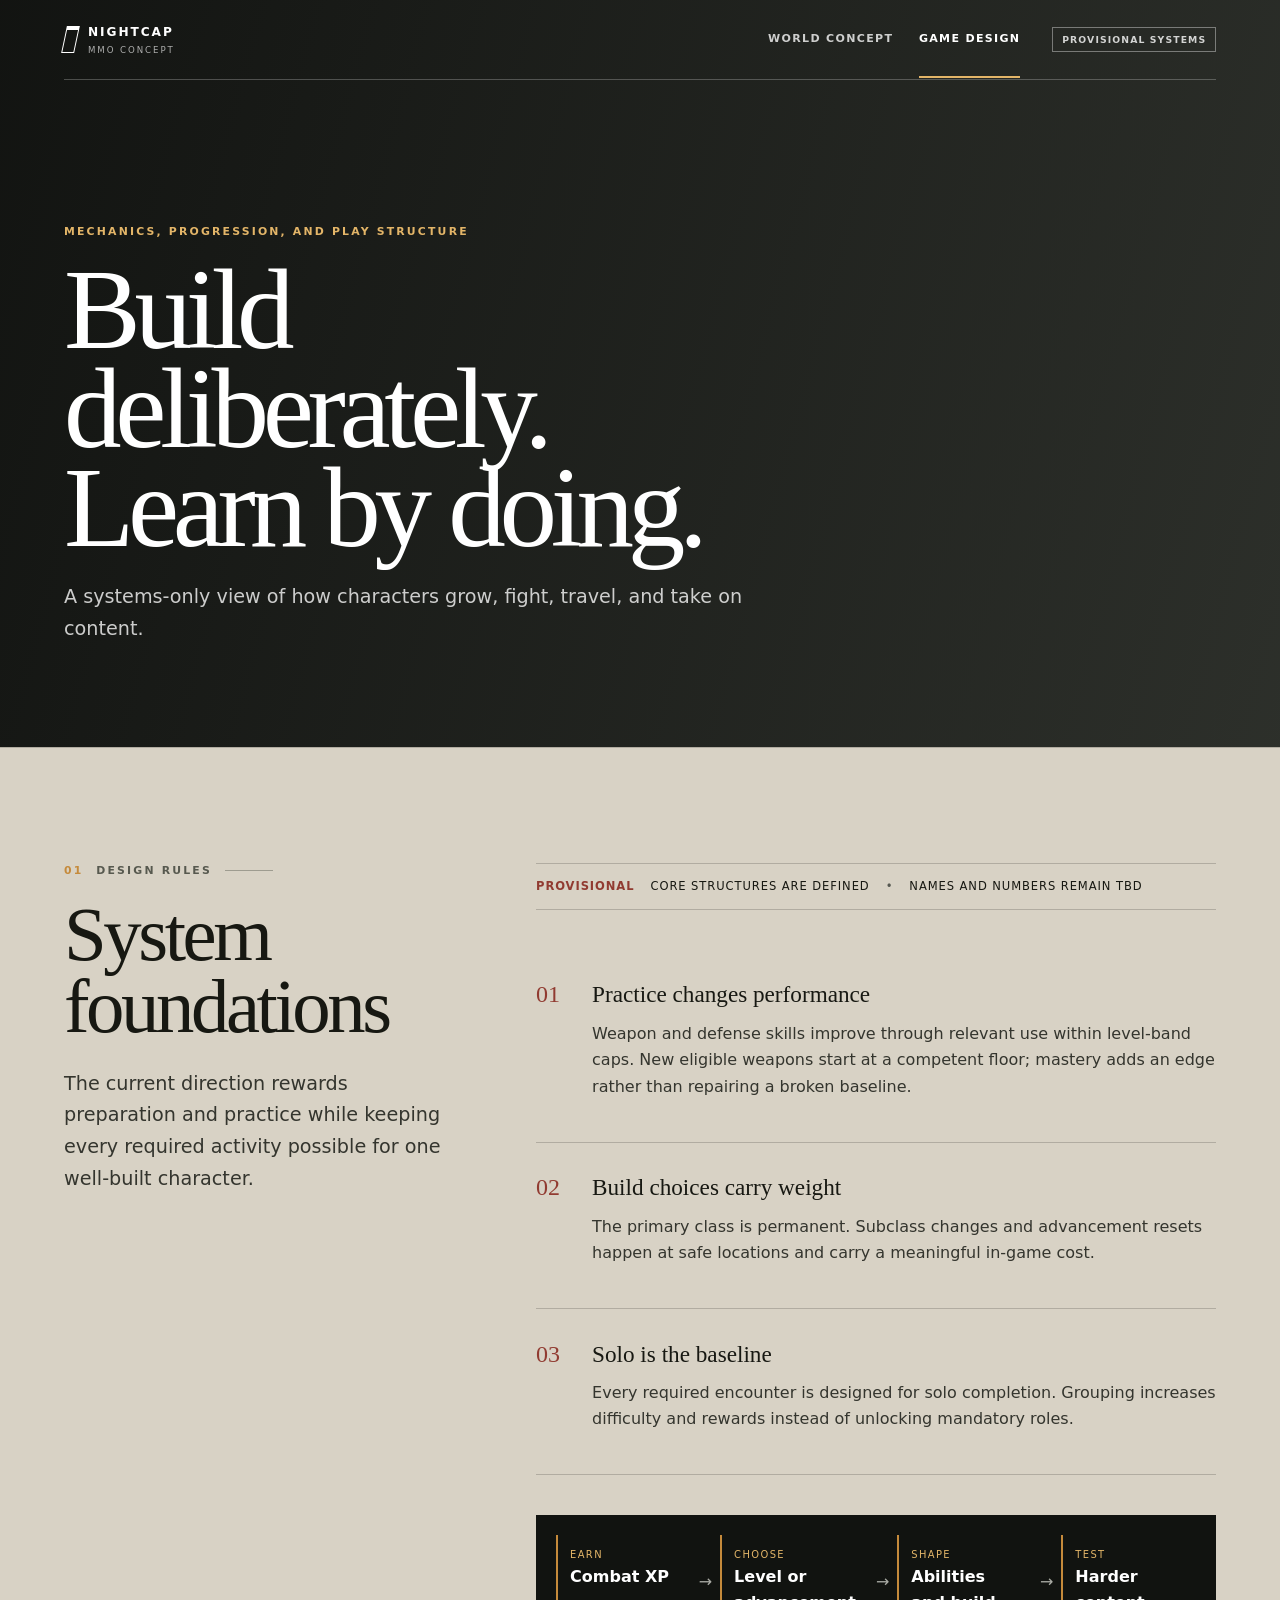
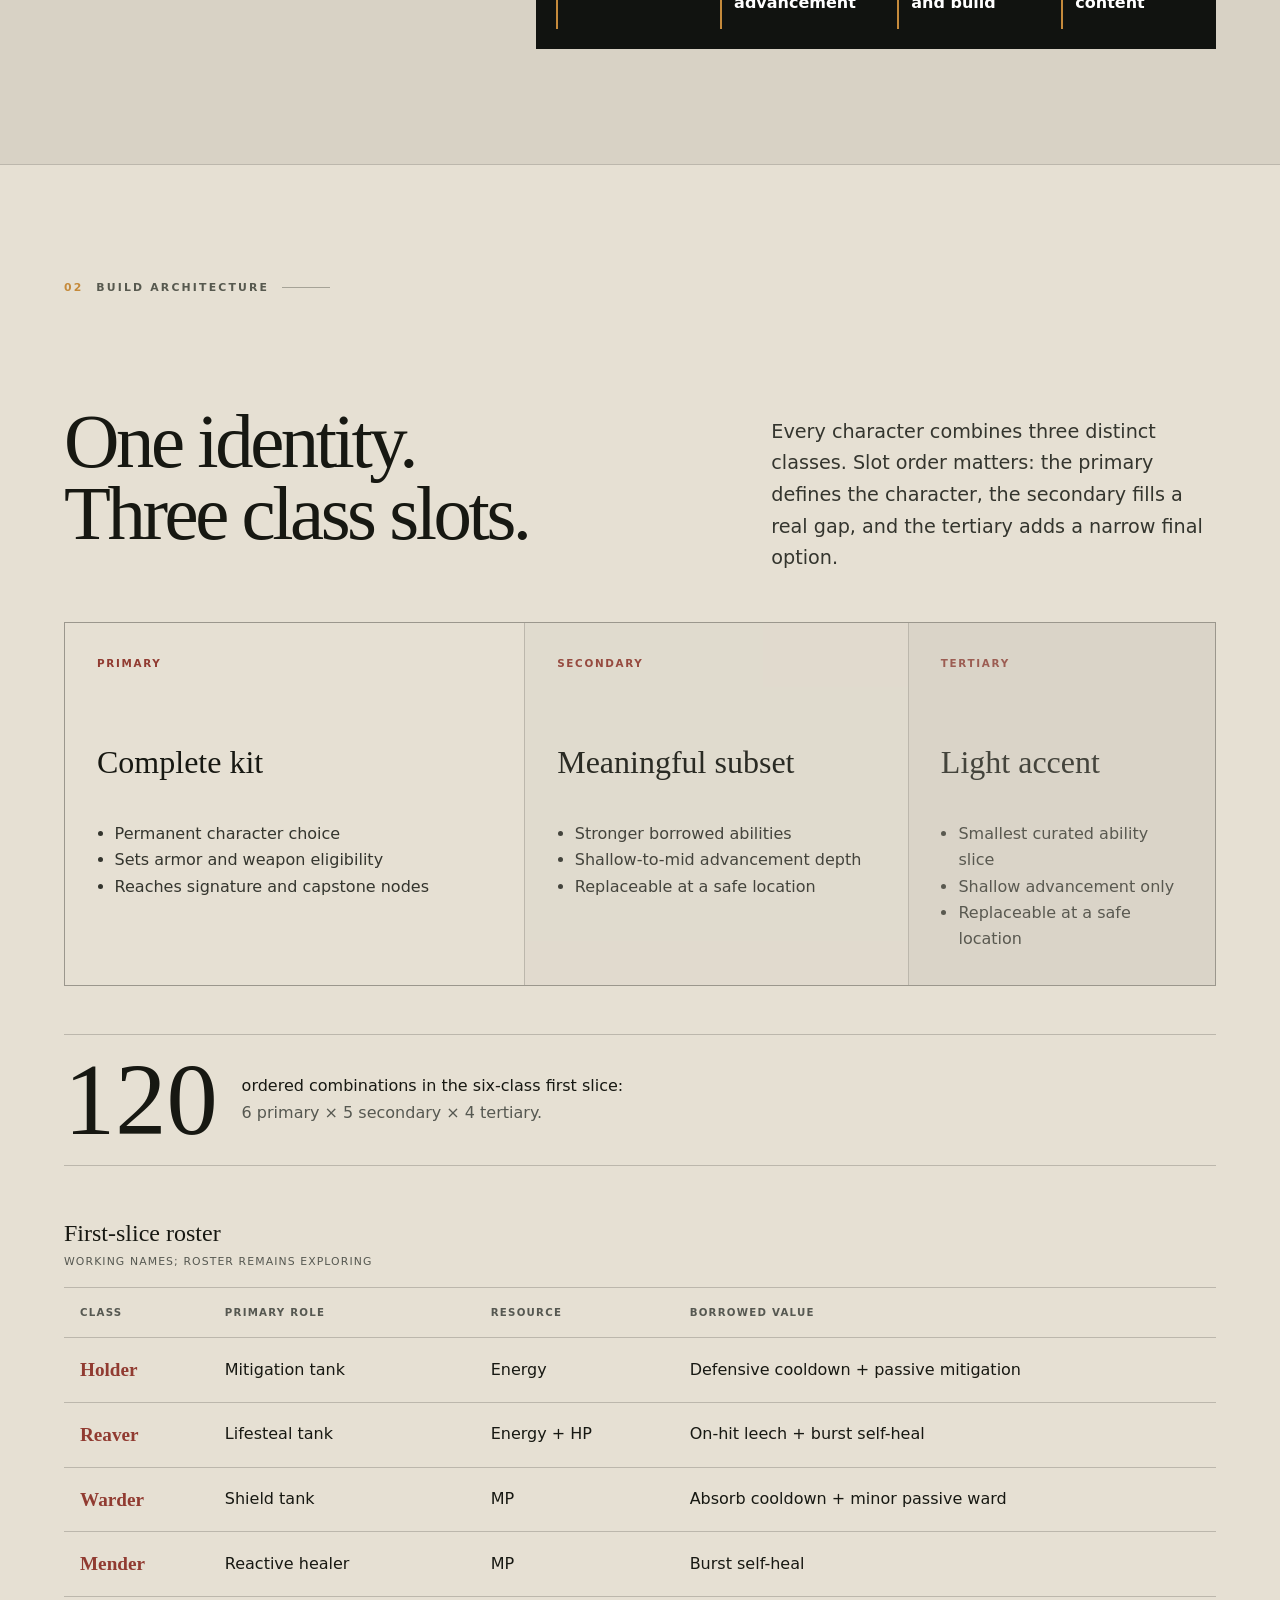
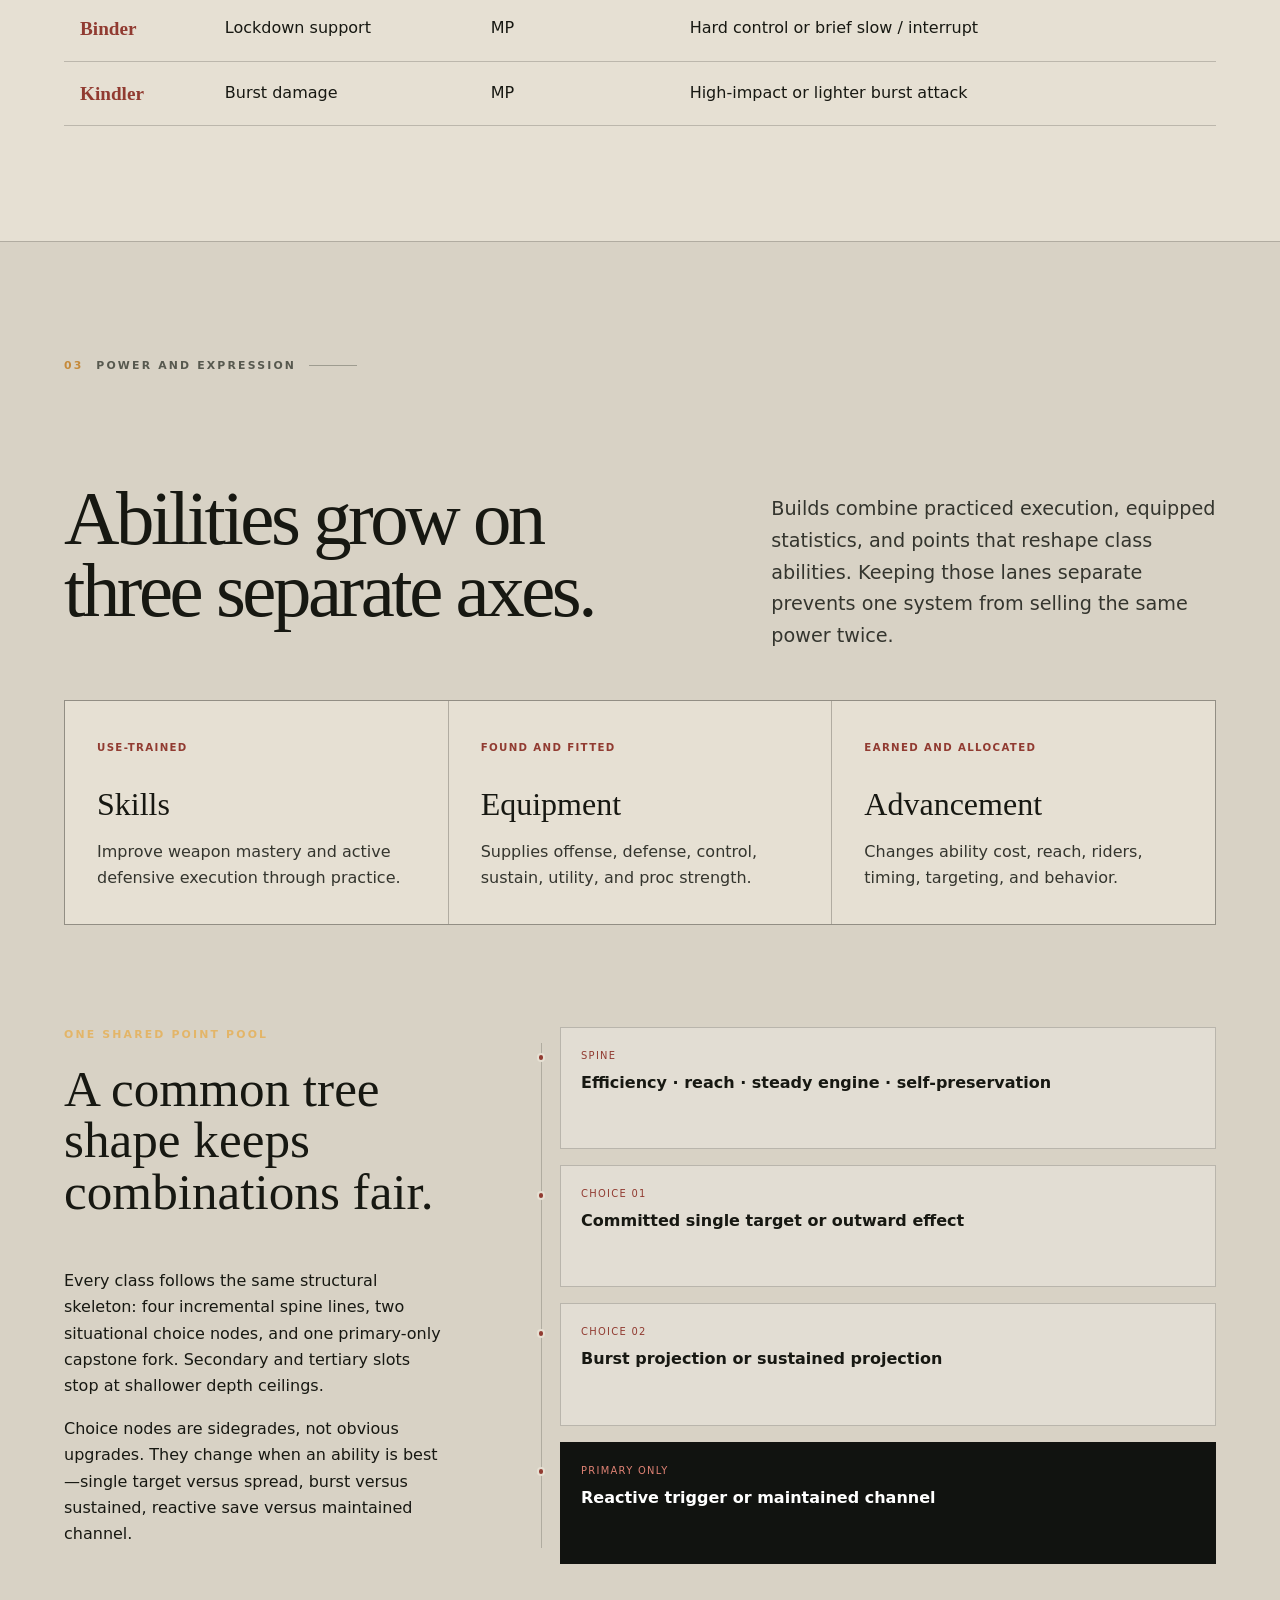
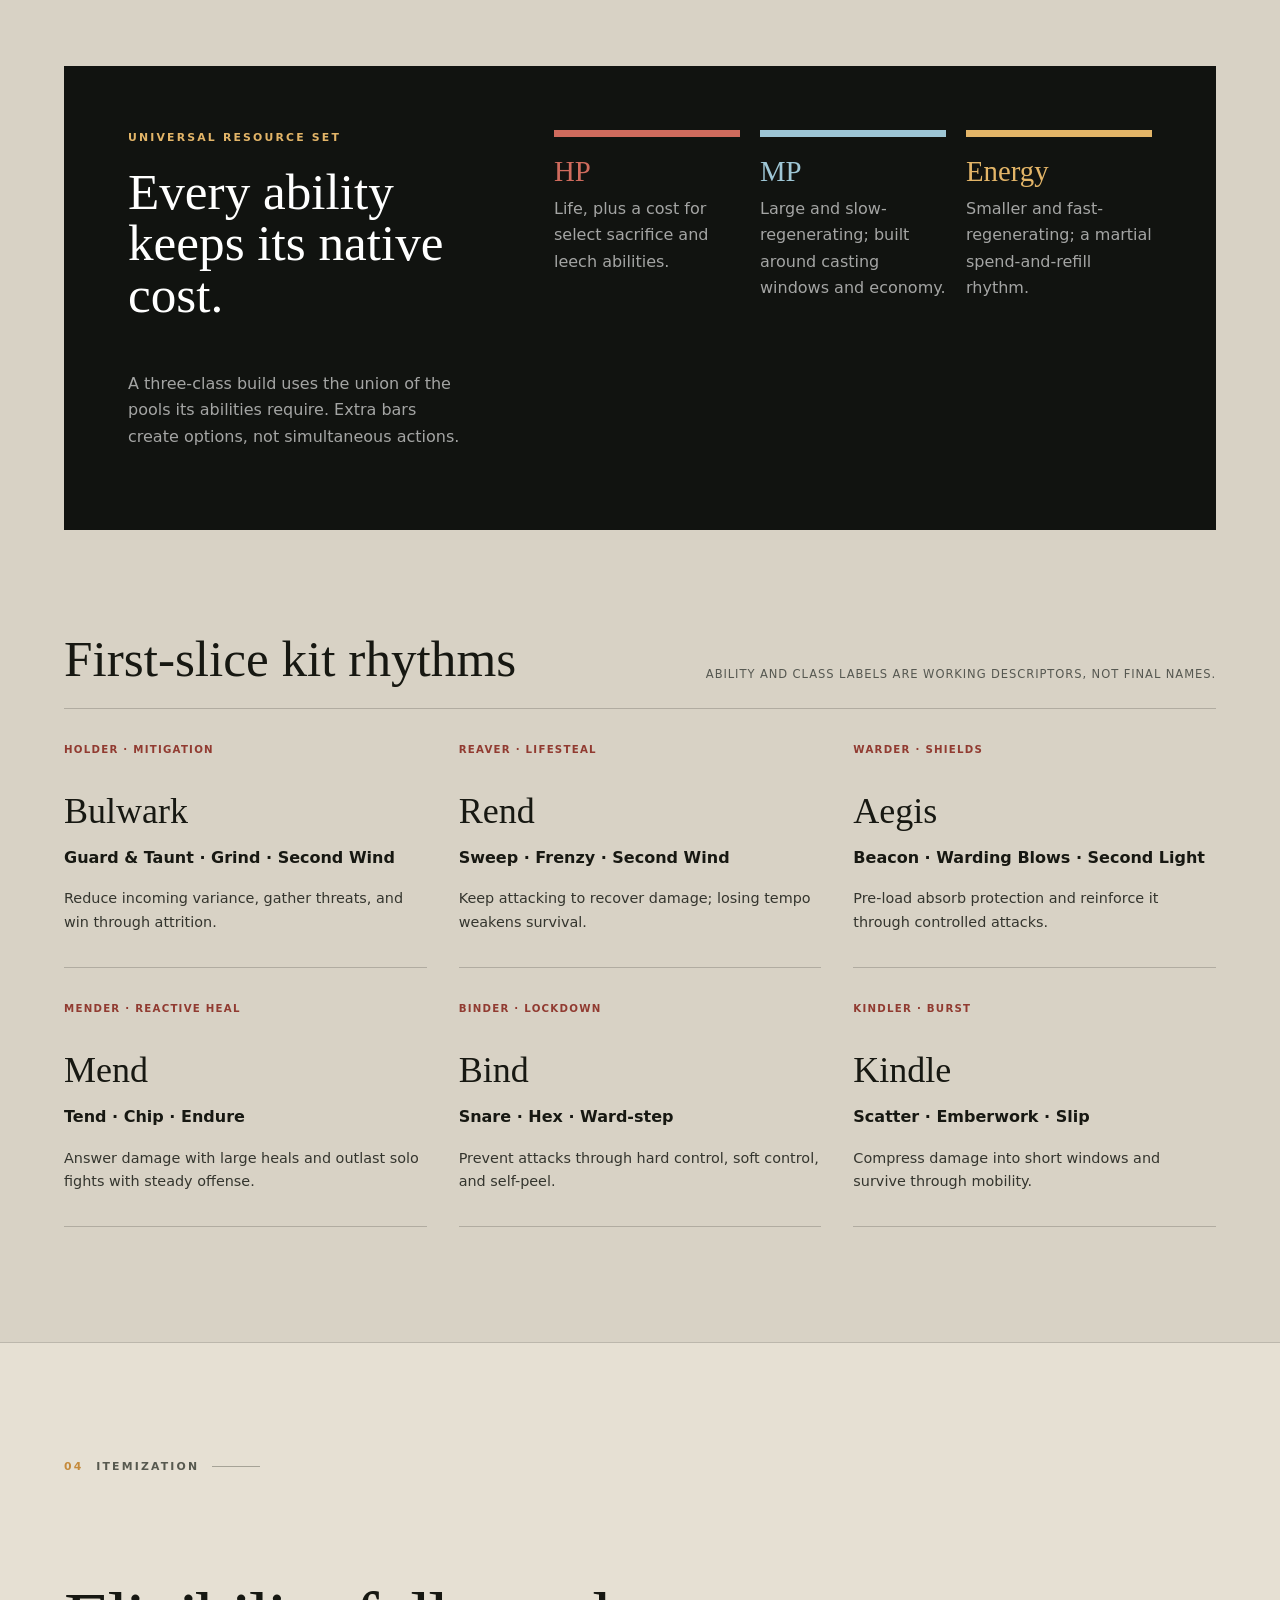
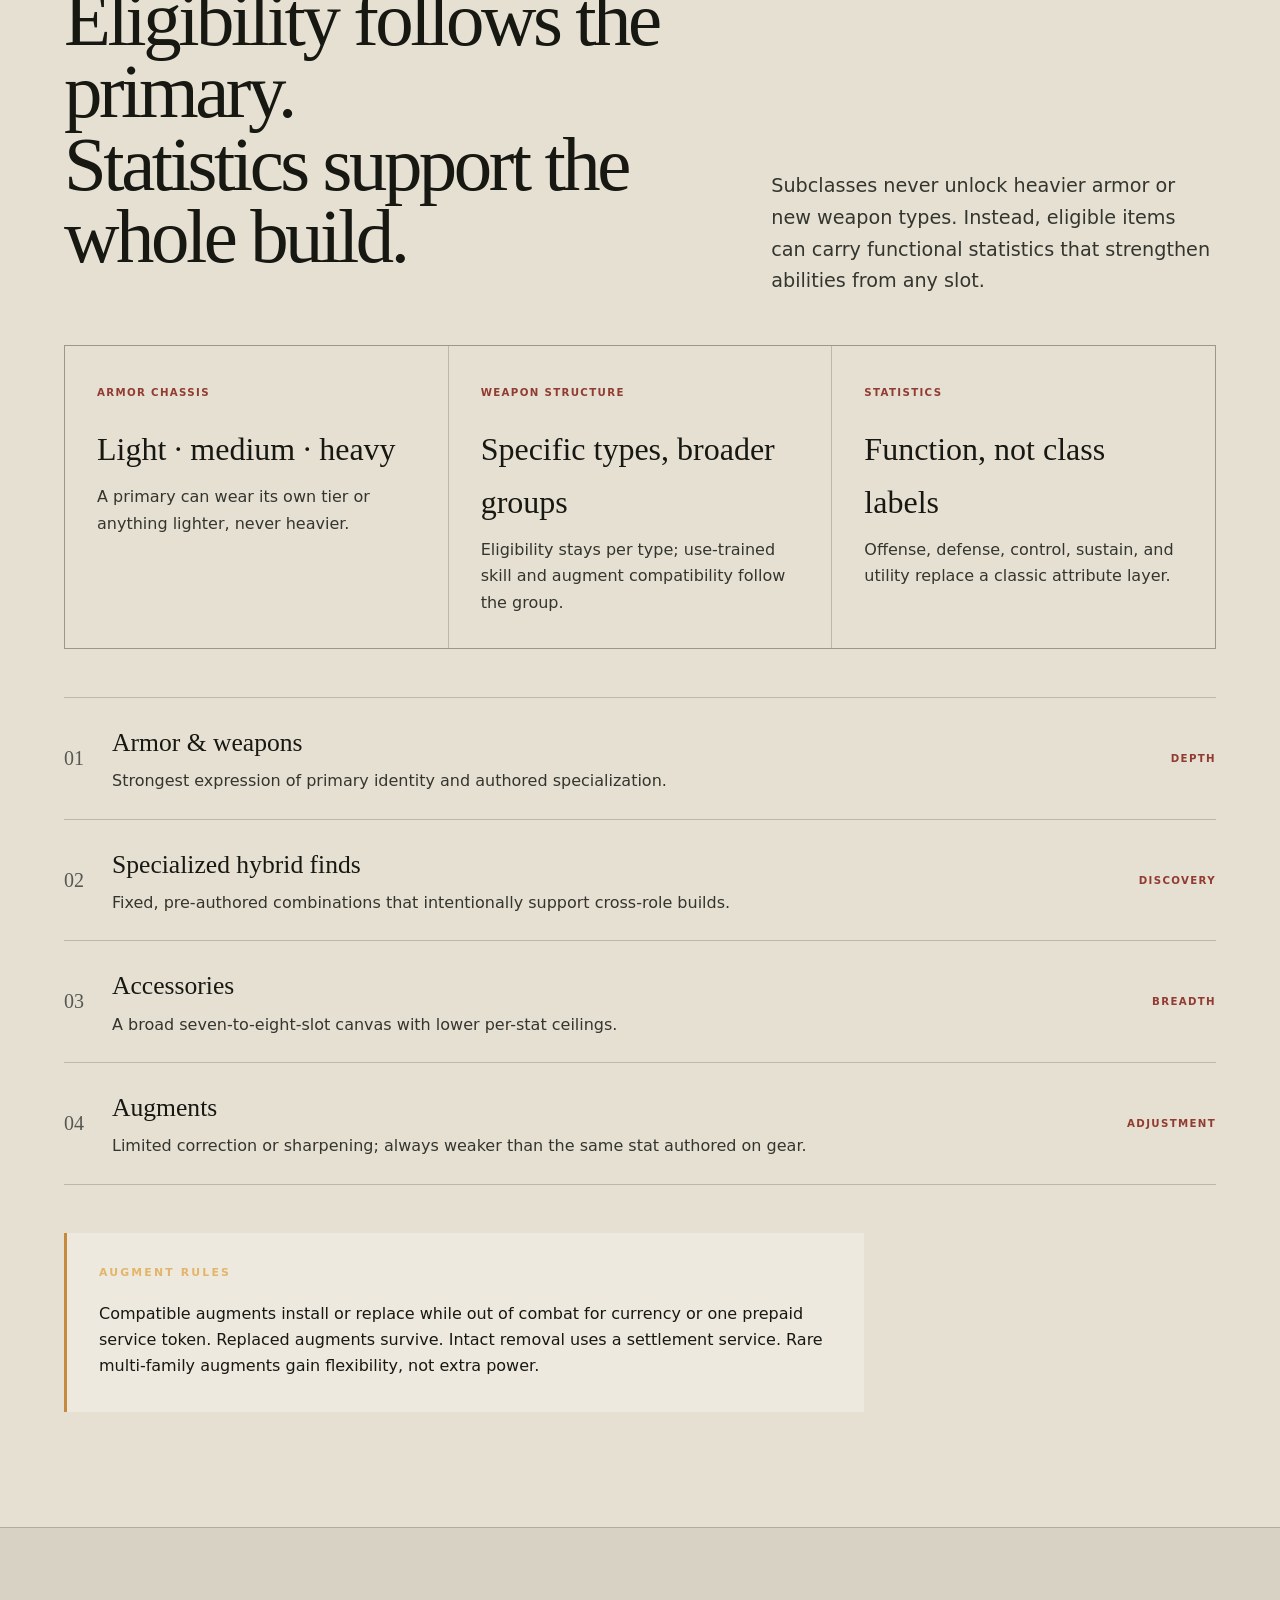
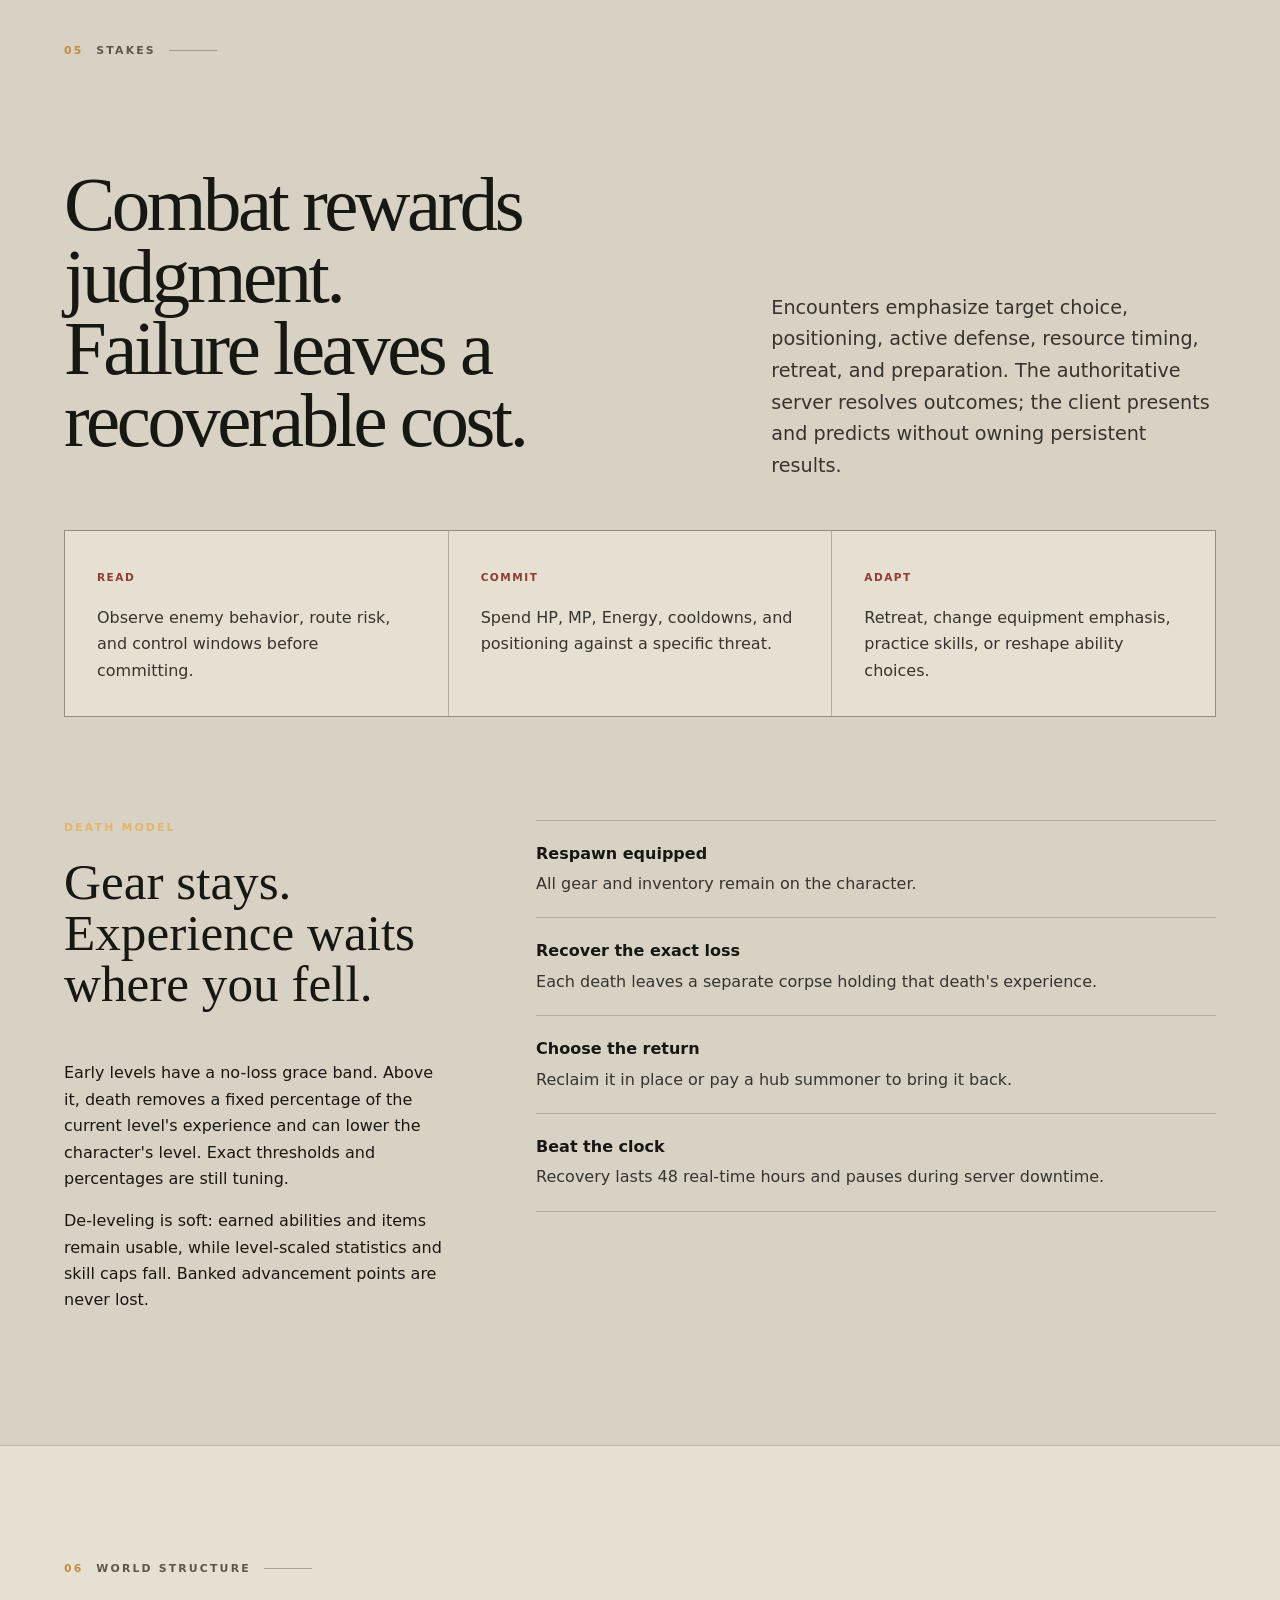
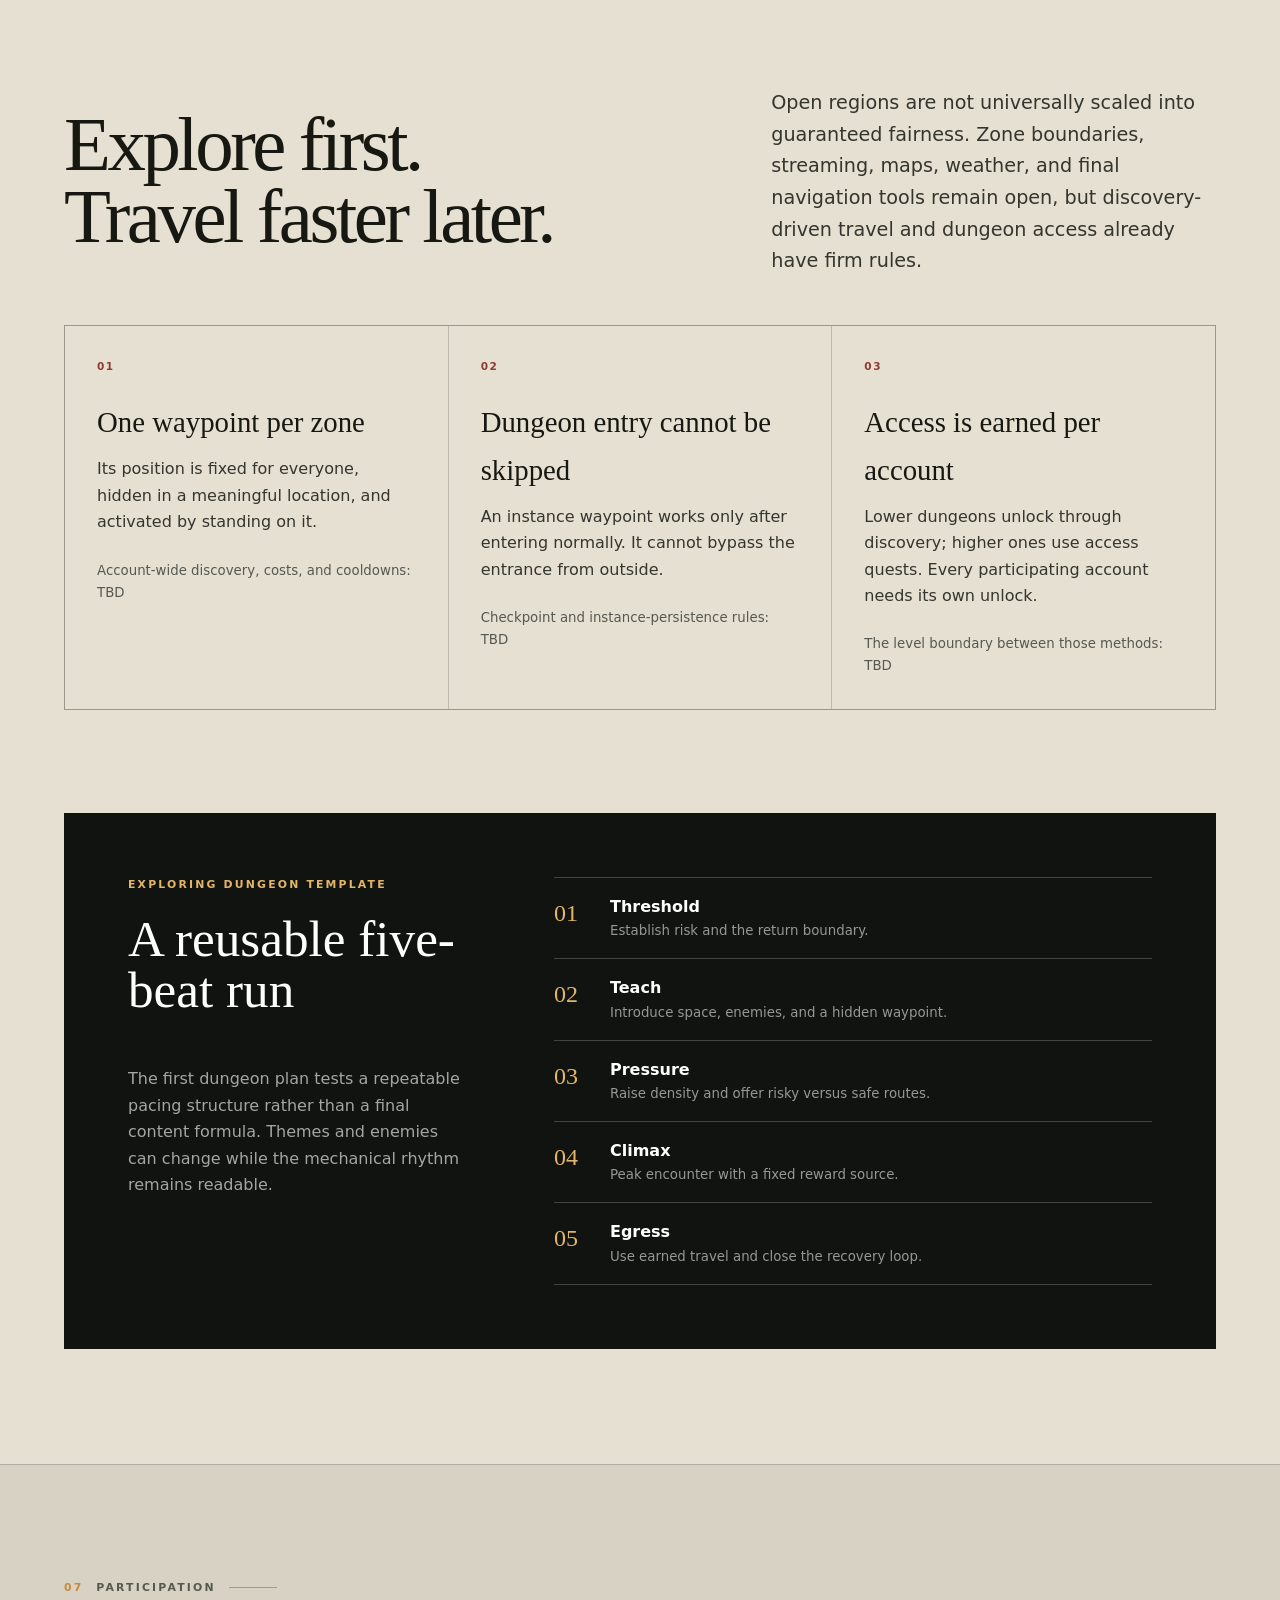
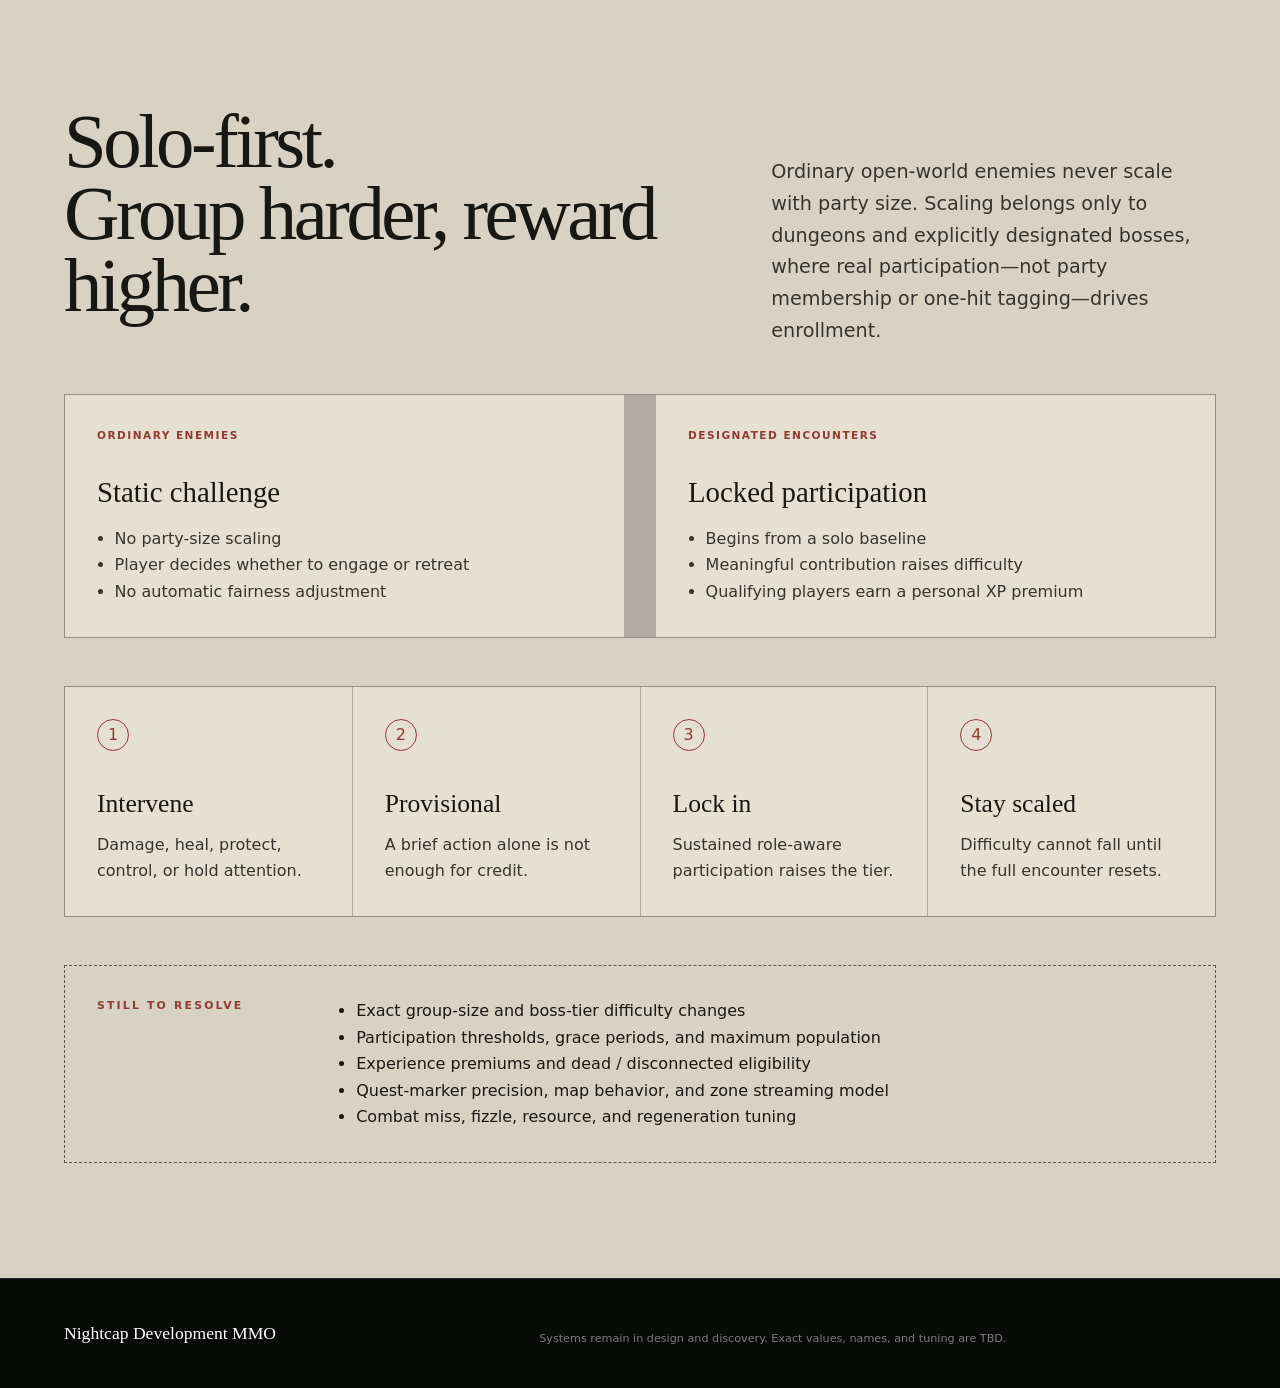
==== game-design.html @ 4527cc21 "Publish mechanics-only Game Design tab Isolated GitHub Pages release from feature/game-design-page." ====
<!doctype html>
<html lang="en">
  <head>
    <meta charset="utf-8">
    <meta name="viewport" content="width=device-width, initial-scale=1">
    <meta
      name="description"
      content="A mechanics-first overview of character building, abilities, equipment, combat, zones, and encounters in the Nightcap MMO design."
    >
    <meta name="theme-color" content="#111310">
    <title>Game Design — Nightcap MMO Concept</title>
    <link rel="icon" href="data:,">
    <link rel="stylesheet" href="styles.css">
    <link rel="stylesheet" href="game-design.css">
  </head>
  <body class="design-page">
    <a class="skip-link" href="#main-content">Skip to game design</a>

    <header class="site-header">
      <a class="wordmark" href="index.html" aria-label="Nightcap MMO concept home">
        <span class="wordmark-mark" aria-hidden="true"></span>
        <span>
          <strong>Nightcap</strong>
          <small>MMO concept</small>
        </span>
      </a>

      <nav class="site-nav" aria-label="Site sections">
        <a href="index.html">World concept</a>
        <a href="game-design.html" aria-current="page">Game design</a>
      </nav>

      <span class="status-chip">Provisional systems</span>
    </header>

    <main id="main-content">
      <section class="design-hero" aria-labelledby="design-title">
        <div class="page-shell design-hero-content">
          <p class="eyebrow">Mechanics, progression, and play structure</p>
          <h1 id="design-title">Build deliberately.<br>Learn by doing.</h1>
          <p class="hero-lede">
            A systems-only view of how characters grow, fight, travel, and take on content.
          </p>
        </div>
      </section>

      <section class="design-section" id="systems" aria-labelledby="systems-title">
        <div class="page-shell design-section-grid">
          <div class="design-section-heading">
            <p class="section-kicker"><span>01</span> Design rules</p>
            <h2 id="systems-title">System foundations</h2>
            <p>
              The current direction rewards preparation and practice while keeping every
              required activity possible for one well-built character.
            </p>
          </div>

          <div>
            <div class="design-status" role="note" aria-label="Design status">
              <strong>Provisional</strong>
              <span>Core structures are defined</span>
              <span>Names and numbers remain TBD</span>
            </div>

            <div class="principle-list">
              <article>
                <span>01</span>
                <div>
                  <h3>Practice changes performance</h3>
                  <p>
                    Weapon and defense skills improve through relevant use within
                    level-band caps. New eligible weapons start at a competent floor;
                    mastery adds an edge rather than repairing a broken baseline.
                  </p>
                </div>
              </article>
              <article>
                <span>02</span>
                <div>
                  <h3>Build choices carry weight</h3>
                  <p>
                    The primary class is permanent. Subclass changes and advancement
                    resets happen at safe locations and carry a meaningful in-game cost.
                  </p>
                </div>
              </article>
              <article>
                <span>03</span>
                <div>
                  <h3>Solo is the baseline</h3>
                  <p>
                    Every required encounter is designed for solo completion. Grouping
                    increases difficulty and rewards instead of unlocking mandatory roles.
                  </p>
                </div>
              </article>
            </div>

            <div class="progression-loop" aria-label="Progression loop">
              <div><small>Earn</small><strong>Combat XP</strong></div>
              <span aria-hidden="true">→</span>
              <div><small>Choose</small><strong>Level or advancement</strong></div>
              <span aria-hidden="true">→</span>
              <div><small>Shape</small><strong>Abilities and build</strong></div>
              <span aria-hidden="true">→</span>
              <div><small>Test</small><strong>Harder content</strong></div>
            </div>
          </div>
        </div>
      </section>

      <section class="design-section" id="characters" aria-labelledby="characters-title">
        <div class="page-shell">
          <div class="design-section-heading design-section-heading-wide">
            <p class="section-kicker"><span>02</span> Build architecture</p>
            <h2 id="characters-title">One identity.<br>Three class slots.</h2>
            <p>
              Every character combines three distinct classes. Slot order matters: the
              primary defines the character, the secondary fills a real gap, and the
              tertiary adds a narrow final option.
            </p>
          </div>

          <div class="slot-stack" aria-label="Class slot power hierarchy">
            <article class="slot-primary">
              <p>Primary</p>
              <h3>Complete kit</h3>
              <ul>
                <li>Permanent character choice</li>
                <li>Sets armor and weapon eligibility</li>
                <li>Reaches signature and capstone nodes</li>
              </ul>
            </article>
            <article class="slot-secondary">
              <p>Secondary</p>
              <h3>Meaningful subset</h3>
              <ul>
                <li>Stronger borrowed abilities</li>
                <li>Shallow-to-mid advancement depth</li>
                <li>Replaceable at a safe location</li>
              </ul>
            </article>
            <article class="slot-tertiary">
              <p>Tertiary</p>
              <h3>Light accent</h3>
              <ul>
                <li>Smallest curated ability slice</li>
                <li>Shallow advancement only</li>
                <li>Replaceable at a safe location</li>
              </ul>
            </article>
          </div>

          <div class="build-count">
            <strong>120</strong>
            <p>
              ordered combinations in the six-class first slice:
              <span>6 primary × 5 secondary × 4 tertiary.</span>
            </p>
          </div>

          <div class="class-table-wrap" tabindex="0" aria-label="First-slice class mechanics table">
            <table class="class-table">
              <caption>
                First-slice roster <span>Working names; roster remains Exploring</span>
              </caption>
              <thead>
                <tr>
                  <th scope="col">Class</th>
                  <th scope="col">Primary role</th>
                  <th scope="col">Resource</th>
                  <th scope="col">Borrowed value</th>
                </tr>
              </thead>
              <tbody>
                <tr><th scope="row">Holder</th><td>Mitigation tank</td><td>Energy</td><td>Defensive cooldown + passive mitigation</td></tr>
                <tr><th scope="row">Reaver</th><td>Lifesteal tank</td><td>Energy + HP</td><td>On-hit leech + burst self-heal</td></tr>
                <tr><th scope="row">Warder</th><td>Shield tank</td><td>MP</td><td>Absorb cooldown + minor passive ward</td></tr>
                <tr><th scope="row">Mender</th><td>Reactive healer</td><td>MP</td><td>Burst self-heal</td></tr>
                <tr><th scope="row">Binder</th><td>Lockdown support</td><td>MP</td><td>Hard control or brief slow / interrupt</td></tr>
                <tr><th scope="row">Kindler</th><td>Burst damage</td><td>MP</td><td>High-impact or lighter burst attack</td></tr>
              </tbody>
            </table>
          </div>
        </div>
      </section>

      <section class="design-section" id="abilities" aria-labelledby="abilities-title">
        <div class="page-shell">
          <div class="design-section-heading design-section-heading-wide">
            <p class="section-kicker"><span>03</span> Power and expression</p>
            <h2 id="abilities-title">Abilities grow on<br>three separate axes.</h2>
            <p>
              Builds combine practiced execution, equipped statistics, and points that
              reshape class abilities. Keeping those lanes separate prevents one system
              from selling the same power twice.
            </p>
          </div>

          <div class="power-axes">
            <article>
              <span>Use-trained</span>
              <h3>Skills</h3>
              <p>Improve weapon mastery and active defensive execution through practice.</p>
            </article>
            <article>
              <span>Found and fitted</span>
              <h3>Equipment</h3>
              <p>Supplies offense, defense, control, sustain, utility, and proc strength.</p>
            </article>
            <article>
              <span>Earned and allocated</span>
              <h3>Advancement</h3>
              <p>Changes ability cost, reach, riders, timing, targeting, and behavior.</p>
            </article>
          </div>

          <div class="advancement-layout">
            <div class="advancement-copy">
              <p class="eyebrow">One shared point pool</p>
              <h3>A common tree shape keeps combinations fair.</h3>
              <p>
                Every class follows the same structural skeleton: four incremental spine
                lines, two situational choice nodes, and one primary-only capstone fork.
                Secondary and tertiary slots stop at shallower depth ceilings.
              </p>
              <p>
                Choice nodes are sidegrades, not obvious upgrades. They change when an
                ability is best—single target versus spread, burst versus sustained,
                reactive save versus maintained channel.
              </p>
            </div>
            <ol class="tree-diagram" aria-label="Advancement tree depth">
              <li><span>Spine</span><strong>Efficiency · reach · steady engine · self-preservation</strong></li>
              <li><span>Choice 01</span><strong>Committed single target or outward effect</strong></li>
              <li><span>Choice 02</span><strong>Burst projection or sustained projection</strong></li>
              <li class="tree-capstone"><span>Primary only</span><strong>Reactive trigger or maintained channel</strong></li>
            </ol>
          </div>

          <div class="resource-system">
            <div>
              <p class="eyebrow">Universal resource set</p>
              <h3>Every ability keeps its native cost.</h3>
              <p>
                A three-class build uses the union of the pools its abilities require.
                Extra bars create options, not simultaneous actions.
              </p>
            </div>
            <div class="resource-bars" aria-label="Ability resource behaviors">
              <article class="bar-hp"><span>HP</span><p>Life, plus a cost for select sacrifice and leech abilities.</p></article>
              <article class="bar-mp"><span>MP</span><p>Large and slow-regenerating; built around casting windows and economy.</p></article>
              <article class="bar-energy"><span>Energy</span><p>Smaller and fast-regenerating; a martial spend-and-refill rhythm.</p></article>
            </div>
          </div>

          <div class="ability-heading">
            <h3>First-slice kit rhythms</h3>
            <p>Ability and class labels are working descriptors, not final names.</p>
          </div>
          <div class="ability-grid">
            <article><p>Holder · mitigation</p><h3>Bulwark</h3><span>Guard &amp; Taunt · Grind · Second Wind</span><small>Reduce incoming variance, gather threats, and win through attrition.</small></article>
            <article><p>Reaver · lifesteal</p><h3>Rend</h3><span>Sweep · Frenzy · Second Wind</span><small>Keep attacking to recover damage; losing tempo weakens survival.</small></article>
            <article><p>Warder · shields</p><h3>Aegis</h3><span>Beacon · Warding Blows · Second Light</span><small>Pre-load absorb protection and reinforce it through controlled attacks.</small></article>
            <article><p>Mender · reactive heal</p><h3>Mend</h3><span>Tend · Chip · Endure</span><small>Answer damage with large heals and outlast solo fights with steady offense.</small></article>
            <article><p>Binder · lockdown</p><h3>Bind</h3><span>Snare · Hex · Ward-step</span><small>Prevent attacks through hard control, soft control, and self-peel.</small></article>
            <article><p>Kindler · burst</p><h3>Kindle</h3><span>Scatter · Emberwork · Slip</span><small>Compress damage into short windows and survive through mobility.</small></article>
          </div>
        </div>
      </section>

      <section class="design-section" id="equipment" aria-labelledby="equipment-title">
        <div class="page-shell">
          <div class="design-section-heading design-section-heading-wide">
            <p class="section-kicker"><span>04</span> Itemization</p>
            <h2 id="equipment-title">Eligibility follows the primary.<br>Statistics support the whole build.</h2>
            <p>
              Subclasses never unlock heavier armor or new weapon types. Instead, eligible
              items can carry functional statistics that strengthen abilities from any slot.
            </p>
          </div>

          <div class="equipment-rules">
            <article>
              <span>Armor chassis</span>
              <h3>Light · medium · heavy</h3>
              <p>A primary can wear its own tier or anything lighter, never heavier.</p>
            </article>
            <article>
              <span>Weapon structure</span>
              <h3>Specific types, broader groups</h3>
              <p>Eligibility stays per type; use-trained skill and augment compatibility follow the group.</p>
            </article>
            <article>
              <span>Statistics</span>
              <h3>Function, not class labels</h3>
              <p>Offense, defense, control, sustain, and utility replace a classic attribute layer.</p>
            </article>
          </div>

          <div class="item-layers">
            <article>
              <span class="layer-index">01</span>
              <div><h3>Armor &amp; weapons</h3><p>Strongest expression of primary identity and authored specialization.</p></div>
              <strong>Depth</strong>
            </article>
            <article>
              <span class="layer-index">02</span>
              <div><h3>Specialized hybrid finds</h3><p>Fixed, pre-authored combinations that intentionally support cross-role builds.</p></div>
              <strong>Discovery</strong>
            </article>
            <article>
              <span class="layer-index">03</span>
              <div><h3>Accessories</h3><p>A broad seven-to-eight-slot canvas with lower per-stat ceilings.</p></div>
              <strong>Breadth</strong>
            </article>
            <article>
              <span class="layer-index">04</span>
              <div><h3>Augments</h3><p>Limited correction or sharpening; always weaker than the same stat authored on gear.</p></div>
              <strong>Adjustment</strong>
            </article>
          </div>

          <div class="augment-note">
            <p class="eyebrow">Augment rules</p>
            <p>
              Compatible augments install or replace while out of combat for currency or
              one prepaid service token. Replaced augments survive. Intact removal uses a
              settlement service. Rare multi-family augments gain flexibility, not extra power.
            </p>
          </div>
        </div>
      </section>

      <section class="design-section" id="combat" aria-labelledby="combat-title">
        <div class="page-shell">
          <div class="design-section-heading design-section-heading-wide">
            <p class="section-kicker"><span>05</span> Stakes</p>
            <h2 id="combat-title">Combat rewards judgment.<br>Failure leaves a recoverable cost.</h2>
            <p>
              Encounters emphasize target choice, positioning, active defense, resource
              timing, retreat, and preparation. The authoritative server resolves outcomes;
              the client presents and predicts without owning persistent results.
            </p>
          </div>

          <div class="combat-pillars">
            <article><span>Read</span><p>Observe enemy behavior, route risk, and control windows before committing.</p></article>
            <article><span>Commit</span><p>Spend HP, MP, Energy, cooldowns, and positioning against a specific threat.</p></article>
            <article><span>Adapt</span><p>Retreat, change equipment emphasis, practice skills, or reshape ability choices.</p></article>
          </div>

          <div class="death-layout">
            <div>
              <p class="eyebrow">Death model</p>
              <h3>Gear stays. Experience waits where you fell.</h3>
              <p>
                Early levels have a no-loss grace band. Above it, death removes a fixed
                percentage of the current level's experience and can lower the character's
                level. Exact thresholds and percentages are still tuning.
              </p>
              <p>
                De-leveling is soft: earned abilities and items remain usable, while
                level-scaled statistics and skill caps fall. Banked advancement points
                are never lost.
              </p>
            </div>
            <ol class="recovery-flow">
              <li><strong>Respawn equipped</strong><span>All gear and inventory remain on the character.</span></li>
              <li><strong>Recover the exact loss</strong><span>Each death leaves a separate corpse holding that death's experience.</span></li>
              <li><strong>Choose the return</strong><span>Reclaim it in place or pay a hub summoner to bring it back.</span></li>
              <li><strong>Beat the clock</strong><span>Recovery lasts 48 real-time hours and pauses during server downtime.</span></li>
            </ol>
          </div>
        </div>
      </section>

      <section class="design-section" id="zones" aria-labelledby="zones-title">
        <div class="page-shell">
          <div class="design-section-heading design-section-heading-wide">
            <p class="section-kicker"><span>06</span> World structure</p>
            <h2 id="zones-title">Explore first.<br>Travel faster later.</h2>
            <p>
              Open regions are not universally scaled into guaranteed fairness. Zone
              boundaries, streaming, maps, weather, and final navigation tools remain open,
              but discovery-driven travel and dungeon access already have firm rules.
            </p>
          </div>

          <div class="zone-rules">
            <article>
              <p class="zone-number">01</p>
              <h3>One waypoint per zone</h3>
              <p>Its position is fixed for everyone, hidden in a meaningful location, and activated by standing on it.</p>
              <small>Account-wide discovery, costs, and cooldowns: TBD</small>
            </article>
            <article>
              <p class="zone-number">02</p>
              <h3>Dungeon entry cannot be skipped</h3>
              <p>An instance waypoint works only after entering normally. It cannot bypass the entrance from outside.</p>
              <small>Checkpoint and instance-persistence rules: TBD</small>
            </article>
            <article>
              <p class="zone-number">03</p>
              <h3>Access is earned per account</h3>
              <p>Lower dungeons unlock through discovery; higher ones use access quests. Every participating account needs its own unlock.</p>
              <small>The level boundary between those methods: TBD</small>
            </article>
          </div>

          <div class="dungeon-spine">
            <div class="dungeon-spine-copy">
              <p class="eyebrow">Exploring dungeon template</p>
              <h3>A reusable five-beat run</h3>
              <p>
                The first dungeon plan tests a repeatable pacing structure rather than a
                final content formula. Themes and enemies can change while the mechanical
                rhythm remains readable.
              </p>
            </div>
            <ol aria-label="Five-beat dungeon structure">
              <li><span>01</span><strong>Threshold</strong><small>Establish risk and the return boundary.</small></li>
              <li><span>02</span><strong>Teach</strong><small>Introduce space, enemies, and a hidden waypoint.</small></li>
              <li><span>03</span><strong>Pressure</strong><small>Raise density and offer risky versus safe routes.</small></li>
              <li><span>04</span><strong>Climax</strong><small>Peak encounter with a fixed reward source.</small></li>
              <li><span>05</span><strong>Egress</strong><small>Use earned travel and close the recovery loop.</small></li>
            </ol>
          </div>
        </div>
      </section>

      <section class="design-section" id="encounters" aria-labelledby="encounters-title">
        <div class="page-shell">
          <div class="design-section-heading design-section-heading-wide">
            <p class="section-kicker"><span>07</span> Participation</p>
            <h2 id="encounters-title">Solo-first.<br>Group harder, reward higher.</h2>
            <p>
              Ordinary open-world enemies never scale with party size. Scaling belongs only
              to dungeons and explicitly designated bosses, where real participation—not
              party membership or one-hit tagging—drives enrollment.
            </p>
          </div>

          <div class="encounter-compare">
            <article>
              <p>Ordinary enemies</p>
              <h3>Static challenge</h3>
              <ul>
                <li>No party-size scaling</li>
                <li>Player decides whether to engage or retreat</li>
                <li>No automatic fairness adjustment</li>
              </ul>
            </article>
            <article>
              <p>Designated encounters</p>
              <h3>Locked participation</h3>
              <ul>
                <li>Begins from a solo baseline</li>
                <li>Meaningful contribution raises difficulty</li>
                <li>Qualifying players earn a personal XP premium</li>
              </ul>
            </article>
          </div>

          <div class="enrollment-flow" aria-label="Boss participation enrollment flow">
            <article><span>1</span><strong>Intervene</strong><p>Damage, heal, protect, control, or hold attention.</p></article>
            <article><span>2</span><strong>Provisional</strong><p>A brief action alone is not enough for credit.</p></article>
            <article><span>3</span><strong>Lock in</strong><p>Sustained role-aware participation raises the tier.</p></article>
            <article><span>4</span><strong>Stay scaled</strong><p>Difficulty cannot fall until the full encounter resets.</p></article>
          </div>

          <div class="tbd-board">
            <p class="eyebrow">Still to resolve</p>
            <ul>
              <li>Exact group-size and boss-tier difficulty changes</li>
              <li>Participation thresholds, grace periods, and maximum population</li>
              <li>Experience premiums and dead / disconnected eligibility</li>
              <li>Quest-marker precision, map behavior, and zone streaming model</li>
              <li>Combat miss, fizzle, resource, and regeneration tuning</li>
            </ul>
          </div>
        </div>
      </section>
    </main>

    <footer class="site-footer">
      <div class="page-shell footer-inner">
        <strong>Nightcap Development MMO</strong>
        <p>Systems remain in design and discovery. Exact values, names, and tuning are TBD.</p>
      </div>
    </footer>
  </body>
</html>
---- styles.css ----
:root {
  --ink: #171812;
  --ink-soft: #34352e;
  --paper: #e6e0d3;
  --paper-deep: #cec4b1;
  --night: #111310;
  --night-soft: #1b1e1a;
  --line: rgb(23 24 18 / 20%);
  --line-light: rgb(230 224 211 / 24%);
  --amber: #c58a3b;
  --amber-light: #e3b568;
  --red: #913b31;
  --blue: #9ec6d5;
  --muted: #565851;
  --serif: Georgia, "Times New Roman", serif;
  --sans: Inter, ui-sans-serif, system-ui, -apple-system, BlinkMacSystemFont, "Segoe UI", sans-serif;
  --shell: min(90rem, calc(100% - 2rem));
  --section-space: clamp(5rem, 10vw, 10rem);
}

*,
*::before,
*::after {
  box-sizing: border-box;
}

html {
  scroll-behavior: smooth;
  scroll-padding-top: 5rem;
}

body {
  margin: 0;
  background: var(--paper);
  color: var(--ink);
  font-family: var(--sans);
  font-size: 1rem;
  line-height: 1.65;
  text-rendering: optimizeLegibility;
}

img {
  display: block;
  max-width: 100%;
  height: auto;
}

figure,
blockquote,
p,
h1,
h2,
h3 {
  margin-top: 0;
}

a {
  color: inherit;
}

.skip-link {
  position: fixed;
  z-index: 100;
  top: 0.75rem;
  left: 0.75rem;
  padding: 0.7rem 1rem;
  background: var(--paper);
  color: var(--ink);
  font-weight: 700;
  transform: translateY(-160%);
  transition: transform 160ms ease;
}

.skip-link:focus {
  transform: translateY(0);
}

:focus-visible {
  outline: 2px solid var(--amber-light);
  outline-offset: 4px;
}

.page-shell {
  width: var(--shell);
  margin-inline: auto;
}

.site-header {
  position: absolute;
  z-index: 20;
  inset: 0 0 auto;
  display: flex;
  align-items: center;
  flex-wrap: wrap;
  align-content: center;
  gap: 0.25rem 1rem;
  width: var(--shell);
  min-height: 7.5rem;
  padding-block: 0.75rem;
  margin-inline: auto;
  border-bottom: 1px solid rgb(255 255 255 / 24%);
  color: #fff;
}

.wordmark {
  display: inline-flex;
  align-items: center;
  gap: 0.7rem;
  margin-right: auto;
  text-decoration: none;
  text-transform: uppercase;
  letter-spacing: 0.12em;
}

.wordmark-mark {
  width: 0.8rem;
  height: 1.7rem;
  border: 1px solid currentColor;
  border-top-width: 4px;
  transform: skewX(-12deg);
}

.wordmark strong,
.wordmark small {
  display: block;
}

.wordmark strong {
  font-size: 0.76rem;
}

.wordmark small {
  margin-top: 0.08rem;
  color: rgb(255 255 255 / 65%);
  font-size: 0.54rem;
}

.site-nav {
  order: 3;
  display: flex;
  align-items: center;
  gap: 1.25rem;
  width: 100%;
}

.site-nav a {
  position: relative;
  padding-block: 0.35rem;
  color: rgb(255 255 255 / 78%);
  font-size: 0.69rem;
  font-weight: 700;
  letter-spacing: 0.12em;
  text-decoration: none;
  text-transform: uppercase;
}

.site-nav a::after {
  position: absolute;
  right: 0;
  bottom: -1px;
  left: 0;
  height: 2px;
  background: var(--amber-light);
  content: "";
  transform: scaleX(0);
  transform-origin: left;
  transition: transform 160ms ease;
}

.site-nav a:hover::after,
.site-nav a:focus-visible::after,
.site-nav a[aria-current="page"]::after {
  transform: scaleX(1);
}

.site-nav a[aria-current="page"] {
  color: #fff;
}

.status-chip {
  display: none;
  padding: 0.35rem 0.55rem;
  border: 1px solid rgb(255 255 255 / 38%);
  color: rgb(255 255 255 / 80%);
  font-size: 0.58rem;
  font-weight: 700;
  letter-spacing: 0.12em;
  line-height: 1.2;
  text-transform: uppercase;
  white-space: nowrap;
}

.hero {
  position: relative;
  display: grid;
  min-height: min(58rem, 100svh);
  overflow: hidden;
  background: #25271f;
  color: #fff;
  isolation: isolate;
}

.hero-image,
.hero-shade {
  position: absolute;
  z-index: -2;
  inset: 0;
  width: 100%;
  height: 100%;
}

.hero-image {
  object-fit: cover;
  object-position: 58% center;
}

.hero-shade {
  z-index: -1;
  background:
    linear-gradient(90deg, rgb(11 13 10 / 88%) 0%, rgb(11 13 10 / 44%) 52%, transparent 78%),
    linear-gradient(0deg, rgb(11 13 10 / 62%) 0%, transparent 46%);
}

.hero-content {
  align-self: center;
  padding-block: 8rem 10rem;
}

.eyebrow,
.section-kicker,
.class-role {
  margin-bottom: 1.3rem;
  font-size: 0.68rem;
  font-weight: 800;
  letter-spacing: 0.2em;
  line-height: 1.4;
  text-transform: uppercase;
}

.eyebrow {
  color: var(--amber-light);
}

.hero h1,
.section h2,
.ruin-section h2,
.identity-section h2,
.closing-section h2 {
  font-family: var(--serif);
  font-weight: 400;
  letter-spacing: -0.045em;
  line-height: 0.93;
}

.hero h1 {
  max-width: 10ch;
  margin-bottom: 1.5rem;
  font-size: clamp(4.2rem, 11vw, 10rem);
  text-wrap: balance;
}

.hero-lede {
  max-width: 38rem;
  margin-bottom: 2.2rem;
  color: rgb(255 255 255 / 78%);
  font-size: clamp(1rem, 2vw, 1.2rem);
}

.text-link {
  display: inline-flex;
  align-items: center;
  gap: 0.8rem;
  padding-bottom: 0.35rem;
  border-bottom: 1px solid currentColor;
  font-size: 0.68rem;
  font-weight: 800;
  letter-spacing: 0.16em;
  text-decoration: none;
  text-transform: uppercase;
}

.text-link span {
  color: var(--amber-light);
  font-size: 1rem;
  transition: transform 160ms ease;
}

.text-link:hover span {
  transform: translateY(0.2rem);
}

.text-link-light {
  color: #fff;
}

.concept-notice {
  position: absolute;
  right: 0;
  bottom: 0;
  left: 0;
  display: grid;
  gap: 0.3rem;
  padding: 1rem;
  border-top: 1px solid rgb(255 255 255 / 18%);
  background: rgb(9 11 8 / 82%);
  backdrop-filter: blur(8px);
}

.concept-notice strong {
  color: var(--amber-light);
  font-size: 0.64rem;
  letter-spacing: 0.14em;
  text-transform: uppercase;
}

.concept-notice span {
  max-width: 55rem;
  color: rgb(255 255 255 / 70%);
  font-size: 0.75rem;
  line-height: 1.45;
}

.section {
  padding-block: var(--section-space);
}

.section-kicker {
  display: flex;
  align-items: center;
  gap: 0.8rem;
  color: #57594f;
}

.section-kicker span {
  color: var(--amber);
}

.section-kicker::after {
  width: 3rem;
  height: 1px;
  background: currentColor;
  content: "";
  opacity: 0.45;
}

.section-kicker-light {
  color: rgb(255 255 255 / 62%);
}

.section h2,
.ruin-section h2,
.identity-section h2 {
  margin-bottom: 2rem;
  font-size: clamp(3rem, 7vw, 6.6rem);
}

.premise-section {
  background: var(--paper);
}

.premise-layout {
  display: grid;
  gap: 3rem;
}

.premise-copy {
  max-width: 43rem;
}

.premise-copy > p:not(.lead-copy) {
  max-width: 38rem;
  color: #4f5149;
}

.lead-copy {
  color: var(--ink-soft);
  font-family: var(--serif);
  font-size: clamp(1.4rem, 3vw, 2.15rem);
  line-height: 1.38;
}

.status-note {
  display: grid;
  grid-template-columns: auto 1fr;
  gap: 0.8rem;
  max-width: 38rem;
  margin-top: 2rem;
  padding-top: 1.2rem;
  border-top: 1px solid var(--line);
}

.status-note p {
  margin: 0;
  color: #5b5d54;
  font-size: 0.78rem;
}

.status-dot {
  width: 0.48rem;
  height: 0.48rem;
  margin-top: 0.4rem;
  border: 1px solid var(--amber);
  border-radius: 50%;
  box-shadow: inset 0 0 0 2px var(--paper);
  background: var(--amber);
}

.world-section {
  overflow: hidden;
  background: var(--night);
  color: var(--paper);
}

.split-heading {
  display: grid;
  gap: 1.5rem;
  align-items: end;
  margin-bottom: clamp(2.5rem, 6vw, 5rem);
}

.split-heading > p,
.split-heading > div:last-child {
  max-width: 34rem;
  color: rgb(230 224 211 / 65%);
}

.split-heading h2 {
  margin-bottom: 0;
}

.feature-figure {
  position: relative;
  margin-bottom: 0;
}

.feature-figure img {
  width: 100%;
}

.tilt-figure::before {
  position: absolute;
  inset: 0;
  border: 1px solid rgb(255 255 255 / 12%);
  content: "";
  pointer-events: none;
}

.image-caption-overlay {
  position: absolute;
  right: 0;
  bottom: 0;
  left: 0;
  display: grid;
  grid-template-columns: auto 1fr auto;
  align-items: center;
  gap: 1rem;
  padding: 1rem;
  background: linear-gradient(0deg, rgb(0 0 0 / 68%), transparent);
  color: rgb(255 255 255 / 75%);
  font-size: 0.58rem;
  font-weight: 800;
  letter-spacing: 0.16em;
  text-transform: uppercase;
}

.caption-line {
  height: 1px;
  background: linear-gradient(90deg, #7c9a77, var(--amber));
}

.world-principles {
  display: grid;
  margin-top: 2rem;
  border-top: 1px solid var(--line-light);
}

.world-principles article {
  padding-block: 1.6rem;
  border-bottom: 1px solid var(--line-light);
}

.principle-number {
  color: var(--amber-light);
  font-family: var(--serif);
  font-size: 0.78rem;
}

.world-principles h3 {
  margin: 0.4rem 0 0.5rem;
  font-family: var(--serif);
  font-size: 1.45rem;
  font-weight: 400;
}

.world-principles p {
  margin: 0;
  color: rgb(230 224 211 / 55%);
  font-size: 0.85rem;
}

.sanctuary-section {
  background: var(--paper-deep);
}

.editorial-grid {
  display: grid;
  gap: 4rem;
}

.editorial-card {
  margin: 0;
}

.image-frame {
  position: relative;
  overflow: hidden;
  background: #292b25;
}

.image-frame::after {
  position: absolute;
  inset: 0;
  border: 1px solid rgb(255 255 255 / 12%);
  content: "";
  pointer-events: none;
}

.editorial-card img {
  width: 100%;
  transition: transform 700ms cubic-bezier(0.2, 0.7, 0.2, 1);
}

.editorial-card:hover img {
  transform: scale(1.015);
}

.editorial-card figcaption {
  max-width: 44rem;
  padding-top: 1.5rem;
}

.editorial-card h2,
.editorial-card h3 {
  margin-bottom: 1rem;
  font-family: var(--serif);
  font-weight: 400;
  line-height: 1;
}

.editorial-card h2 {
  font-size: clamp(2.7rem, 5.4vw, 5.5rem);
}

.editorial-card h3 {
  font-size: clamp(2.2rem, 4vw, 3.7rem);
}

.editorial-card figcaption > p:last-child {
  max-width: 34rem;
  color: #505147;
}

.ruin-section {
  position: relative;
  display: grid;
  min-height: 42rem;
  background: #11130f;
  color: #fff;
  isolation: isolate;
}

.ruin-section > img,
.ruin-overlay {
  position: absolute;
  z-index: -2;
  inset: 0;
  width: 100%;
  height: 100%;
}

.ruin-section > img {
  object-fit: cover;
  object-position: center;
}

.ruin-overlay {
  z-index: -1;
  background: linear-gradient(90deg, rgb(6 8 7 / 90%), rgb(6 8 7 / 50%) 55%, transparent);
}

.ruin-copy {
  align-self: end;
  padding-block: 7rem;
}

.ruin-copy p:last-child {
  max-width: 35rem;
  color: rgb(255 255 255 / 66%);
}

.ecology-section {
  background: #d9d1c2;
}

.ecology-intro {
  display: grid;
  margin-bottom: 3rem;
}

.ecology-intro .lead-copy {
  max-width: 48rem;
}

.bestiary-figure {
  margin: 0 0 clamp(6rem, 12vw, 11rem);
}

.bestiary-figure img {
  width: 100%;
  background: #ddd5c7;
}

.bestiary-figure figcaption {
  display: flex;
  justify-content: space-between;
  gap: 1rem;
  padding-top: 0.8rem;
  border-top: 1px solid var(--line);
  color: #55574e;
  font-size: 0.62rem;
  font-weight: 800;
  letter-spacing: 0.14em;
  text-transform: uppercase;
}

.apex-figure {
  position: relative;
  margin: 0;
  background: var(--night);
  color: #fff;
}

.apex-figure img {
  width: 100%;
}

.apex-figure figcaption {
  padding: clamp(1.5rem, 4vw, 3.5rem);
  background: var(--night);
}

.apex-figure blockquote {
  margin-bottom: 1.5rem;
  font-family: var(--serif);
  font-size: clamp(2rem, 5vw, 4.4rem);
  letter-spacing: -0.04em;
  line-height: 1;
}

.apex-figure figcaption > p:last-child {
  max-width: 38rem;
  color: rgb(255 255 255 / 60%);
}

.delvers-section {
  background: var(--paper);
}

.split-heading-dark > div:last-child {
  color: #54564d;
}

.working-note {
  padding-top: 1rem;
  border-top: 1px solid var(--line);
  font-size: 0.75rem;
}

.class-grid {
  display: grid;
  grid-template-columns: repeat(2, minmax(0, 1fr));
  gap: 2.5rem 0.8rem;
}

.class-card {
  min-width: 0;
}

.class-image-wrap {
  position: relative;
  overflow: hidden;
  margin-bottom: 1rem;
  background: #262720;
}

.class-image-wrap img {
  width: 100%;
  aspect-ratio: 3 / 4;
  object-fit: cover;
  transition: filter 250ms ease, transform 700ms cubic-bezier(0.2, 0.7, 0.2, 1);
}

.class-card:hover img {
  filter: saturate(1.08) contrast(1.03);
  transform: scale(1.018);
}

.resource {
  position: absolute;
  right: 0.7rem;
  bottom: 0.7rem;
  padding: 0.28rem 0.5rem;
  border: 1px solid rgb(255 255 255 / 20%);
  background: rgb(12 14 12 / 82%);
  font-size: 0.54rem;
  font-weight: 800;
  letter-spacing: 0.12em;
  text-transform: uppercase;
}

.resource-energy {
  color: var(--amber-light);
}

.resource-mp {
  color: #b8ddec;
}

.resource-split {
  color: #d9916c;
}

.class-copy {
  padding-right: 0.3rem;
}

.class-role {
  margin-bottom: 0.25rem;
  color: #55574e;
  font-size: 0.55rem;
}

.class-copy h3 {
  margin-bottom: 0.45rem;
  font-family: var(--serif);
  font-size: clamp(1.65rem, 3vw, 2.35rem);
  font-weight: 400;
  line-height: 1;
}

.class-copy p:last-child {
  margin-bottom: 0;
  color: #55574e;
  font-size: 0.78rem;
  line-height: 1.5;
}

.identity-section {
  padding-block: var(--section-space);
  background: var(--night);
  color: var(--paper);
}

.identity-layout {
  display: grid;
  gap: 3rem;
  align-items: center;
}

.identity-layout figure {
  margin: 0;
}

.identity-layout img {
  width: 100%;
}

.identity-copy > p:not(.section-kicker) {
  max-width: 38rem;
  color: rgb(230 224 211 / 64%);
}

.identity-key {
  display: grid;
  gap: 0.9rem;
  margin-top: 2rem;
  padding-top: 1.5rem;
  border-top: 1px solid var(--line-light);
}

.identity-key span {
  display: flex;
  align-items: center;
  gap: 0.7rem;
  color: rgb(230 224 211 / 74%);
  font-size: 0.68rem;
  font-weight: 700;
  letter-spacing: 0.08em;
  text-transform: uppercase;
}

.identity-key i {
  display: block;
  width: 2rem;
  height: 0.22rem;
  background: currentColor;
}

.identity-key .key-primary {
  width: 4.5rem;
  color: var(--amber-light);
}

.identity-key .key-secondary {
  width: 3rem;
  color: var(--blue);
}

.identity-key .key-tertiary {
  color: #d78c5a;
}

.knowledge-section {
  background: #bfb5a4;
}

.knowledge-layout {
  display: grid;
  gap: 3rem;
  align-items: center;
}

.knowledge-copy > p:not(.section-kicker) {
  max-width: 40rem;
}

.knowledge-steps {
  display: grid;
  grid-template-columns: repeat(3, 1fr);
  margin: 2.2rem 0 0;
  padding: 0;
  border-top: 1px solid var(--line);
  list-style: none;
}

.knowledge-steps li {
  display: grid;
  gap: 0.2rem;
  padding: 1rem 0.5rem 0 0;
  border-right: 1px solid var(--line);
  font-size: 0.65rem;
  font-weight: 800;
  letter-spacing: 0.1em;
  text-transform: uppercase;
}

.knowledge-steps li:last-child {
  border-right: 0;
  padding-left: 0.8rem;
}

.knowledge-steps li:nth-child(2) {
  padding-left: 0.8rem;
}

.knowledge-steps span {
  color: #46463f;
  font-family: var(--serif);
  font-weight: 400;
}

.knowledge-figure {
  position: relative;
  margin: 0;
}

.knowledge-figure img {
  width: 100%;
}

.knowledge-figure figcaption {
  position: absolute;
  right: 0;
  bottom: 0;
  padding: 0.8rem 1rem;
  background: var(--night);
  color: var(--amber-light);
  font-family: var(--serif);
  font-size: 1rem;
  font-style: italic;
}

.closing-section {
  padding-block: clamp(6rem, 12vw, 12rem);
  background:
    linear-gradient(rgb(11 13 10 / 90%), rgb(11 13 10 / 94%)),
    url("assets/concept-art/01-hero-frontier.webp") center / cover;
  color: #fff;
  text-align: center;
}

.closing-inner {
  display: grid;
  justify-items: center;
}

.closing-section h2 {
  max-width: 19ch;
  margin-bottom: 2rem;
  font-size: clamp(2.8rem, 6vw, 6rem);
}

.closing-section p:not(.eyebrow) {
  max-width: 44rem;
  margin-bottom: 2.5rem;
  color: rgb(255 255 255 / 62%);
}

.site-footer {
  padding-block: 2.5rem;
  border-top: 1px solid rgb(255 255 255 / 12%);
  background: #090b09;
  color: #fff;
}

.footer-inner {
  display: grid;
  gap: 1.5rem;
}

.site-footer strong {
  font-family: var(--serif);
  font-size: 1.1rem;
  font-weight: 400;
}

.site-footer p {
  max-width: 48rem;
  margin: 0.25rem 0 0;
  color: rgb(255 255 255 / 46%);
  font-size: 0.7rem;
}

@media (min-width: 40rem) {
  :root {
    --shell: min(90rem, calc(100% - 4rem));
  }

  .site-header {
    flex-wrap: nowrap;
    gap: 2rem;
    min-height: 5rem;
    padding-block: 0;
  }

  .site-nav {
    order: initial;
    gap: clamp(1rem, 2vw, 2.1rem);
    width: auto;
  }

  .site-nav a {
    padding-block: 1.8rem;
  }

  .concept-notice {
    right: clamp(2rem, 5vw, 5rem);
    bottom: 2rem;
    left: auto;
    width: min(31rem, calc(100% - 4rem));
    padding: 1.1rem 1.25rem;
    border: 1px solid rgb(255 255 255 / 20%);
  }

  .world-principles {
    grid-template-columns: repeat(3, 1fr);
  }

  .world-principles article {
    padding: 1.6rem 1.5rem 0 0;
    border-right: 1px solid var(--line-light);
    border-bottom: 0;
  }

  .world-principles article + article {
    padding-left: 1.5rem;
  }

  .world-principles article:last-child {
    border-right: 0;
  }

  .class-grid {
    gap: 3.5rem 1.5rem;
  }

  .footer-inner {
    grid-template-columns: 1fr 1.5fr;
    align-items: end;
  }
}

@media (min-width: 52rem) {
  .site-nav {
    display: flex;
  }

  .status-chip {
    display: none;
  }

  .premise-layout,
  .split-heading,
  .ecology-intro {
    grid-template-columns: minmax(0, 1fr) minmax(20rem, 0.82fr);
    gap: clamp(3rem, 8vw, 8rem);
  }

  .premise-copy,
  .split-heading > p,
  .split-heading > div:last-child,
  .ecology-intro .lead-copy {
    align-self: end;
  }

  .editorial-grid {
    grid-template-columns: minmax(0, 1.45fr) minmax(18rem, 0.72fr);
    align-items: start;
    gap: clamp(2rem, 6vw, 6rem);
  }

  .editorial-card-offset {
    margin-top: 16rem;
  }

  .editorial-card-offset .image-frame {
    aspect-ratio: 4 / 5;
  }

  .editorial-card-offset img {
    width: 100%;
    height: 100%;
    object-fit: cover;
  }

  .apex-figure figcaption {
    position: absolute;
    right: 0;
    bottom: 0;
    width: min(40rem, 52%);
    background: rgb(13 15 12 / 88%);
    backdrop-filter: blur(8px);
  }

  .class-grid {
    grid-template-columns: repeat(3, minmax(0, 1fr));
  }

  .identity-layout {
    grid-template-columns: minmax(0, 1.35fr) minmax(22rem, 0.78fr);
    gap: clamp(3rem, 7vw, 7rem);
  }

  .knowledge-layout {
    grid-template-columns: minmax(20rem, 0.82fr) minmax(0, 1.4fr);
    gap: clamp(3rem, 7vw, 7rem);
  }
}

@media (min-width: 72rem) {
  :root {
    --shell: min(90rem, calc(100% - 8rem));
  }

  .status-chip {
    display: inline-block;
  }

  .hero-content {
    padding-left: clamp(0rem, 4vw, 4rem);
  }

  .ruin-copy {
    padding-left: clamp(0rem, 4vw, 4rem);
  }

  .class-grid {
    gap-inline: 2rem;
  }
}

@media (prefers-reduced-motion: reduce) {
  html {
    scroll-behavior: auto;
  }

  *,
  *::before,
  *::after {
    scroll-behavior: auto !important;
    transition-duration: 0.01ms !important;
  }
}

@media (prefers-contrast: more) {
  .hero-shade,
  .ruin-overlay {
    background: rgb(0 0 0 / 78%);
  }

  .hero-lede,
  .split-heading > p,
  .split-heading > div:last-child,
  .identity-copy > p:not(.section-kicker),
  .site-footer p {
    color: #fff;
  }
}
---- game-design.css ----
/* Game-design dossier */

.design-page {
  background: #d8d2c5;
}

.design-hero {
  display: grid;
  min-height: 37rem;
  padding-top: 5rem;
  overflow: hidden;
  background:
    linear-gradient(105deg, rgb(10 12 10 / 96%), rgb(21 25 21 / 88%)),
    repeating-linear-gradient(90deg, transparent 0 5rem, rgb(255 255 255 / 4%) 5rem calc(5rem + 1px));
  color: #fff;
}

.design-hero-content {
  align-self: end;
  padding-block: clamp(5rem, 12vw, 9rem) clamp(4rem, 8vw, 7rem);
}

.design-hero h1 {
  max-width: 12ch;
  margin-bottom: 1.5rem;
  font-family: var(--serif);
  font-size: clamp(3.5rem, 9vw, 8.5rem);
  font-weight: 400;
  letter-spacing: -0.055em;
  line-height: 0.86;
}

.design-hero .hero-lede {
  max-width: 43rem;
  margin-bottom: 0;
}

.design-section {
  padding-block: clamp(4.5rem, 9vw, 8rem);
  border-top: 1px solid var(--line);
}

.design-section:nth-of-type(odd) {
  background: var(--paper);
}

.design-section-grid {
  display: grid;
  gap: 3rem;
}

.design-section-heading {
  max-width: 43rem;
}

.design-section-heading h2 {
  margin-bottom: 1.5rem;
  font-family: var(--serif);
  font-size: clamp(2.6rem, 6vw, 5.6rem);
  font-weight: 400;
  letter-spacing: -0.045em;
  line-height: 0.94;
}

.design-section-heading > p:last-child {
  color: var(--ink-soft);
  font-size: clamp(1rem, 1.5vw, 1.2rem);
}

.design-section-heading-wide {
  display: grid;
  max-width: none;
  margin-bottom: 3rem;
}

.design-status {
  display: flex;
  flex-wrap: wrap;
  gap: 0.6rem 1rem;
  margin-bottom: 2.5rem;
  padding: 0.8rem 0;
  border-block: 1px solid var(--line);
  font-size: 0.72rem;
  letter-spacing: 0.08em;
  text-transform: uppercase;
}

.design-status strong {
  color: var(--red);
}

.design-status span + span::before {
  margin-right: 1rem;
  color: var(--muted);
  content: "•";
}

.principle-list article {
  display: grid;
  grid-template-columns: 2.5rem 1fr;
  gap: 1rem;
  padding-block: 1.6rem;
  border-bottom: 1px solid var(--line);
}

.principle-list article > span {
  color: var(--red);
  font-family: var(--serif);
  font-size: 1.5rem;
}

.principle-list h3 {
  margin-bottom: 0.45rem;
  font-family: var(--serif);
  font-size: 1.45rem;
  font-weight: 400;
}

.principle-list p,
.slot-stack li {
  color: var(--ink-soft);
}

.progression-loop {
  display: grid;
  gap: 0.5rem;
  margin-top: 2.5rem;
  padding: 1.25rem;
  background: var(--night);
  color: #fff;
}

.progression-loop div {
  padding: 0.75rem;
  border-left: 2px solid var(--amber);
}

.progression-loop small,
.progression-loop strong {
  display: block;
}

.progression-loop small {
  color: var(--amber-light);
  font-size: 0.62rem;
  letter-spacing: 0.14em;
  text-transform: uppercase;
}

.progression-loop > span {
  align-self: center;
  color: #aaaca5;
  text-align: center;
  transform: rotate(90deg);
}

.slot-stack {
  display: grid;
  gap: 1px;
  background: var(--line);
  border: 1px solid var(--line);
}

.slot-stack article {
  min-height: 19rem;
  padding: 2rem;
  background: var(--paper);
}

.slot-stack article > p {
  margin-bottom: 4rem;
  color: var(--red);
  font-size: 0.65rem;
  font-weight: 800;
  letter-spacing: 0.16em;
  text-transform: uppercase;
}

.slot-stack h3 {
  font-family: var(--serif);
  font-size: 2rem;
  font-weight: 400;
}

.slot-stack ul {
  margin: 0;
  padding-left: 1.1rem;
}

.slot-secondary {
  opacity: 0.88;
}

.slot-tertiary {
  opacity: 0.72;
}

.build-count {
  display: flex;
  align-items: center;
  gap: 1.5rem;
  margin-block: 3rem;
  padding-block: 1.5rem;
  border-block: 1px solid var(--line);
}

.build-count strong {
  font-family: var(--serif);
  font-size: clamp(3.5rem, 8vw, 7rem);
  font-weight: 400;
  line-height: 0.8;
}

.build-count p {
  max-width: 32rem;
  margin: 0;
}

.build-count span {
  display: block;
  color: var(--muted);
}

.class-table-wrap {
  overflow-x: auto;
}

.class-table {
  width: 100%;
  min-width: 44rem;
  border-collapse: collapse;
  text-align: left;
}

.class-table caption {
  padding-bottom: 1rem;
  font-family: var(--serif);
  font-size: 1.5rem;
  text-align: left;
}

.class-table caption span {
  display: block;
  color: var(--muted);
  font-family: var(--sans);
  font-size: 0.68rem;
  letter-spacing: 0.1em;
  text-transform: uppercase;
}

.class-table th,
.class-table td {
  padding: 1rem;
  border-block: 1px solid var(--line);
}

.class-table thead th {
  color: var(--muted);
  font-size: 0.64rem;
  letter-spacing: 0.12em;
  text-transform: uppercase;
}

.class-table tbody th {
  color: var(--red);
  font-family: var(--serif);
  font-size: 1.2rem;
}

.power-axes,
.equipment-rules {
  display: grid;
  gap: 1px;
  margin-block: 3rem;
  background: var(--line);
  border: 1px solid var(--line);
}

.power-axes article,
.equipment-rules article {
  padding: 2rem;
  background: var(--paper);
}

.power-axes span,
.equipment-rules span,
.item-layers > article > strong {
  color: var(--red);
  font-size: 0.64rem;
  font-weight: 800;
  letter-spacing: 0.13em;
  text-transform: uppercase;
}

.power-axes h3,
.equipment-rules h3 {
  margin-block: 1.2rem 0.5rem;
  font-family: var(--serif);
  font-size: 2rem;
  font-weight: 400;
}

.power-axes p,
.equipment-rules p {
  margin-bottom: 0;
  color: var(--ink-soft);
}

.advancement-layout,
.resource-system {
  display: grid;
  gap: 2.5rem;
  margin-top: clamp(4rem, 8vw, 7rem);
}

.advancement-copy h3,
.resource-system h3,
.ability-heading h3 {
  font-family: var(--serif);
  font-size: clamp(2rem, 4vw, 3.6rem);
  font-weight: 400;
  line-height: 1;
}

.tree-diagram {
  position: relative;
  display: grid;
  gap: 1rem;
  margin: 0;
  padding: 0 0 0 1.5rem;
  list-style: none;
}

.tree-diagram::before {
  position: absolute;
  top: 1rem;
  bottom: 1rem;
  left: 0.28rem;
  width: 1px;
  background: var(--line);
  content: "";
}

.tree-diagram li {
  position: relative;
  padding: 1.25rem;
  border: 1px solid var(--line);
  background: rgb(255 255 255 / 24%);
}

.tree-diagram li::before {
  position: absolute;
  top: 1.55rem;
  left: -1.53rem;
  width: 0.55rem;
  height: 0.55rem;
  border: 2px solid var(--paper);
  border-radius: 50%;
  background: var(--red);
  content: "";
}

.tree-diagram span,
.tree-diagram strong {
  display: block;
}

.tree-diagram span {
  margin-bottom: 0.35rem;
  color: var(--red);
  font-size: 0.62rem;
  letter-spacing: 0.13em;
  text-transform: uppercase;
}

.tree-capstone {
  background: var(--night) !important;
  color: #fff;
}

.tree-capstone span {
  color: #df8274;
}

.resource-system {
  padding: clamp(2rem, 5vw, 4rem);
  background: var(--night);
  color: #fff;
}

.resource-system > div:first-child p:last-child {
  color: rgb(255 255 255 / 62%);
}

.resource-bars {
  display: grid;
  gap: 1.25rem;
}

.resource-bars article {
  position: relative;
  padding-top: 0.7rem;
  border-top: 0.45rem solid currentColor;
}

.resource-bars span {
  font-family: var(--serif);
  font-size: 1.8rem;
}

.resource-bars p {
  margin-bottom: 0;
  color: rgb(255 255 255 / 62%);
}

.bar-hp { color: #cf6b5d; }
.bar-mp { color: var(--blue); }
.bar-energy { color: var(--amber-light); }

.ability-heading {
  display: flex;
  flex-wrap: wrap;
  align-items: end;
  justify-content: space-between;
  gap: 1rem;
  margin-top: clamp(4rem, 8vw, 7rem);
  padding-bottom: 1.5rem;
  border-bottom: 1px solid var(--line);
}

.ability-heading h3,
.ability-heading p {
  margin-bottom: 0;
}

.ability-heading p {
  color: var(--muted);
  font-size: 0.72rem;
  letter-spacing: 0.08em;
  text-transform: uppercase;
}

.ability-grid {
  display: grid;
}

.ability-grid article {
  padding: 2rem 0;
  border-bottom: 1px solid var(--line);
}

.ability-grid article > p {
  margin-bottom: 1.5rem;
  color: var(--red);
  font-size: 0.64rem;
  font-weight: 800;
  letter-spacing: 0.12em;
  text-transform: uppercase;
}

.ability-grid h3 {
  margin-bottom: 0.25rem;
  font-family: var(--serif);
  font-size: 2.25rem;
  font-weight: 400;
}

.ability-grid span,
.ability-grid small {
  display: block;
}

.ability-grid span {
  margin-bottom: 1rem;
  font-weight: 700;
}

.ability-grid small {
  color: var(--ink-soft);
  font-size: 0.9rem;
}

.item-layers {
  border-top: 1px solid var(--line);
}

.item-layers article {
  display: grid;
  grid-template-columns: 2rem 1fr;
  gap: 1rem;
  padding-block: 1.5rem;
  border-bottom: 1px solid var(--line);
}

.layer-index {
  color: var(--muted);
  font-family: var(--serif);
  font-size: 1.25rem;
}

.item-layers h3 {
  margin-bottom: 0.25rem;
  font-family: var(--serif);
  font-size: 1.6rem;
  font-weight: 400;
}

.item-layers p {
  margin-bottom: 0;
  color: var(--ink-soft);
}

.item-layers > article > strong {
  grid-column: 2;
}

.augment-note {
  max-width: 50rem;
  margin-top: 3rem;
  padding: 2rem;
  border-left: 3px solid var(--amber);
  background: rgb(255 255 255 / 28%);
}

.augment-note p:last-child {
  margin-bottom: 0;
}

.combat-pillars,
.zone-rules,
.encounter-compare,
.enrollment-flow {
  display: grid;
  gap: 1px;
  margin-top: 3rem;
  background: var(--line);
  border: 1px solid var(--line);
}

.combat-pillars article,
.zone-rules article,
.encounter-compare article,
.enrollment-flow article {
  padding: 2rem;
  background: var(--paper);
}

.combat-pillars span,
.zone-number,
.encounter-compare article > p {
  color: var(--red);
  font-size: 0.66rem;
  font-weight: 800;
  letter-spacing: 0.14em;
  text-transform: uppercase;
}

.combat-pillars p {
  margin: 1rem 0 0;
  color: var(--ink-soft);
}

.death-layout,
.dungeon-spine {
  display: grid;
  gap: 3rem;
  margin-top: clamp(4rem, 8vw, 7rem);
}

.death-layout h3,
.dungeon-spine h3 {
  font-family: var(--serif);
  font-size: clamp(2rem, 4vw, 3.6rem);
  font-weight: 400;
  line-height: 1;
}

.recovery-flow,
.dungeon-spine ol {
  margin: 0;
  padding: 0;
  list-style: none;
}

.recovery-flow li {
  display: grid;
  gap: 0.25rem;
  padding: 1.25rem 0;
  border-top: 1px solid var(--line);
}

.recovery-flow li:last-child {
  border-bottom: 1px solid var(--line);
}

.recovery-flow span {
  color: var(--ink-soft);
}

.zone-rules h3,
.encounter-compare h3 {
  margin-block: 1.5rem 0.6rem;
  font-family: var(--serif);
  font-size: 1.8rem;
  font-weight: 400;
}

.zone-rules p:not(.zone-number),
.encounter-compare li {
  color: var(--ink-soft);
}

.zone-rules small {
  display: block;
  margin-top: 1.5rem;
  color: var(--muted);
}

.dungeon-spine {
  padding: clamp(2rem, 5vw, 4rem);
  background: var(--night);
  color: #fff;
}

.dungeon-spine-copy p:last-child {
  color: rgb(255 255 255 / 62%);
}

.dungeon-spine li {
  display: grid;
  grid-template-columns: 2.5rem 1fr;
  gap: 0 1rem;
  padding-block: 1rem;
  border-top: 1px solid var(--line-light);
}

.dungeon-spine li:last-child {
  border-bottom: 1px solid var(--line-light);
}

.dungeon-spine li > span {
  grid-row: 1 / 3;
  color: var(--amber-light);
  font-family: var(--serif);
  font-size: 1.5rem;
}

.dungeon-spine small {
  color: rgb(255 255 255 / 56%);
}

.encounter-compare ul {
  margin: 0;
  padding-left: 1.1rem;
}

.enrollment-flow span {
  display: grid;
  width: 2rem;
  height: 2rem;
  margin-bottom: 2rem;
  border: 1px solid var(--red);
  border-radius: 50%;
  color: var(--red);
  place-items: center;
}

.enrollment-flow strong {
  display: block;
  margin-bottom: 0.4rem;
  font-family: var(--serif);
  font-size: 1.6rem;
  font-weight: 400;
}

.enrollment-flow p {
  margin: 0;
  color: var(--ink-soft);
}

.tbd-board {
  display: grid;
  gap: 1rem 3rem;
  margin-top: 3rem;
  padding: 2rem;
  border: 1px dashed var(--muted);
}

.tbd-board .eyebrow {
  color: var(--red);
}

.tbd-board ul {
  margin: 0;
  padding-left: 1.2rem;
}

@media (min-width: 40rem) {
  .progression-loop {
    grid-template-columns: 1fr auto 1fr auto 1fr auto 1fr;
    align-items: stretch;
  }

  .progression-loop > span {
    transform: none;
  }

  .power-axes,
  .equipment-rules,
  .combat-pillars,
  .zone-rules {
    grid-template-columns: repeat(3, minmax(0, 1fr));
  }

  .ability-grid,
  .encounter-compare {
    grid-template-columns: repeat(2, minmax(0, 1fr));
    gap: 0 2rem;
  }

  .enrollment-flow {
    grid-template-columns: repeat(2, minmax(0, 1fr));
  }
}

@media (min-width: 52rem) {
  .design-section-grid,
  .advancement-layout,
  .resource-system,
  .death-layout,
  .dungeon-spine {
    grid-template-columns: minmax(16rem, 0.72fr) minmax(0, 1.28fr);
    gap: clamp(3rem, 7vw, 7rem);
  }

  .design-section-heading-wide {
    grid-template-columns: minmax(0, 1fr) minmax(20rem, 0.72fr);
    align-items: end;
    gap: clamp(3rem, 7vw, 7rem);
  }

  .design-section-heading-wide .section-kicker {
    grid-column: 1 / -1;
  }

  .design-section-heading-wide > p:last-child {
    margin-bottom: 0;
  }

  .slot-stack {
    grid-template-columns: 1.2fr 1fr 0.8fr;
  }

  .resource-bars {
    grid-template-columns: repeat(3, minmax(0, 1fr));
  }

  .ability-grid {
    grid-template-columns: repeat(3, minmax(0, 1fr));
  }

  .item-layers article {
    grid-template-columns: 2rem 1fr auto;
    align-items: center;
  }

  .item-layers > article > strong {
    grid-column: auto;
  }

  .enrollment-flow {
    grid-template-columns: repeat(4, minmax(0, 1fr));
  }

  .tbd-board {
    grid-template-columns: 12rem 1fr;
  }
}
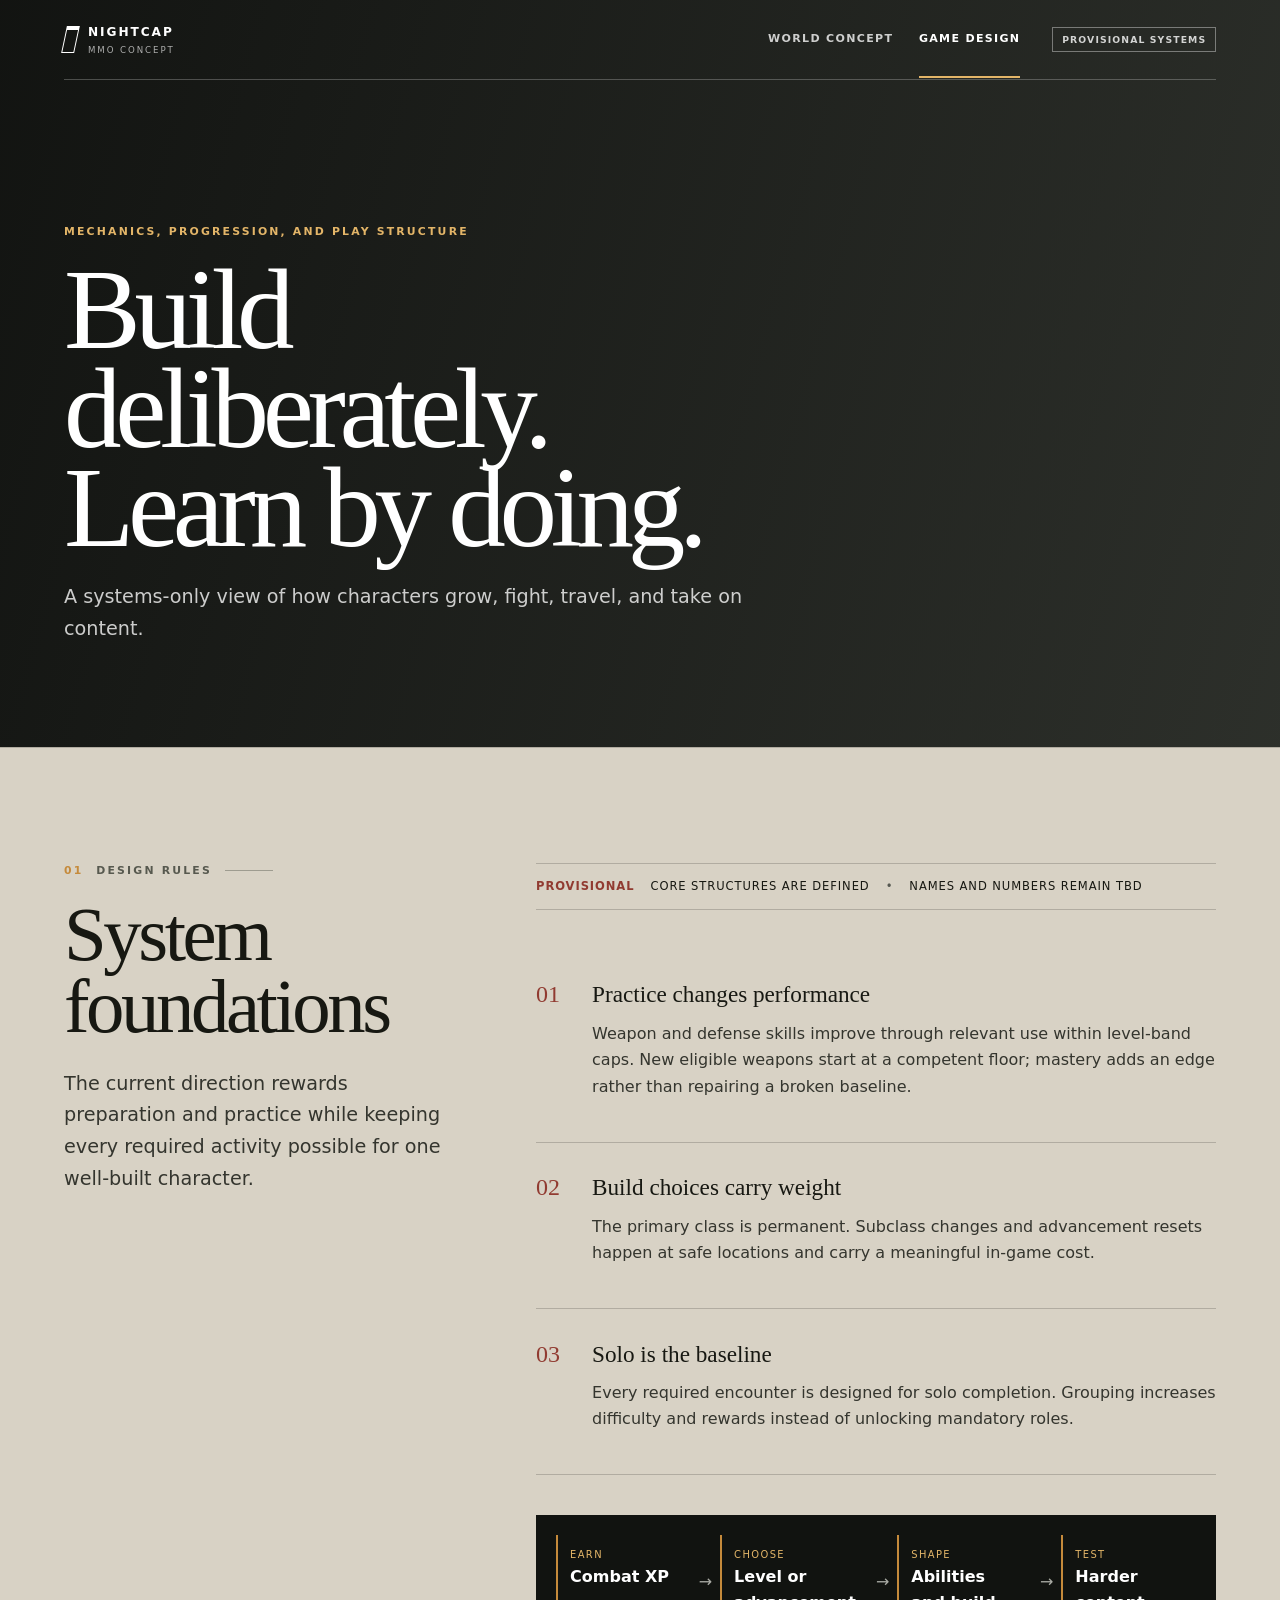
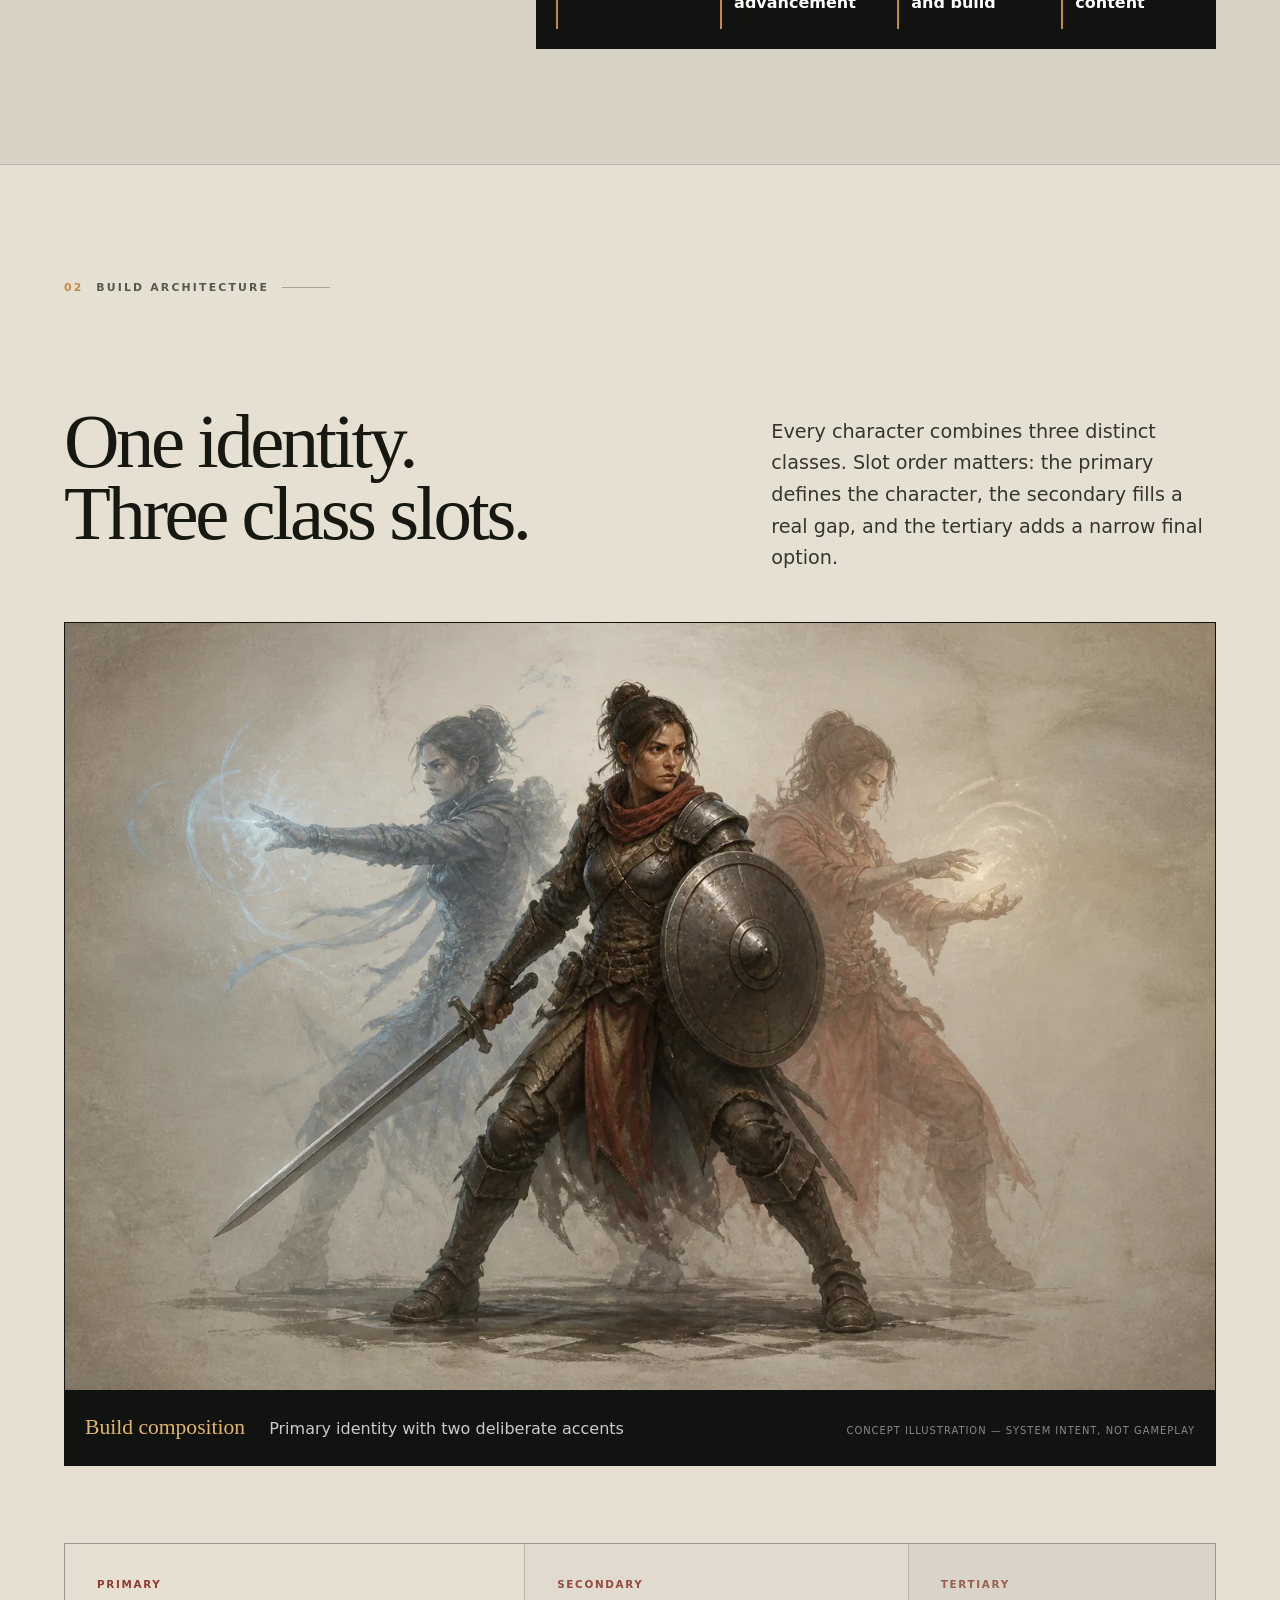
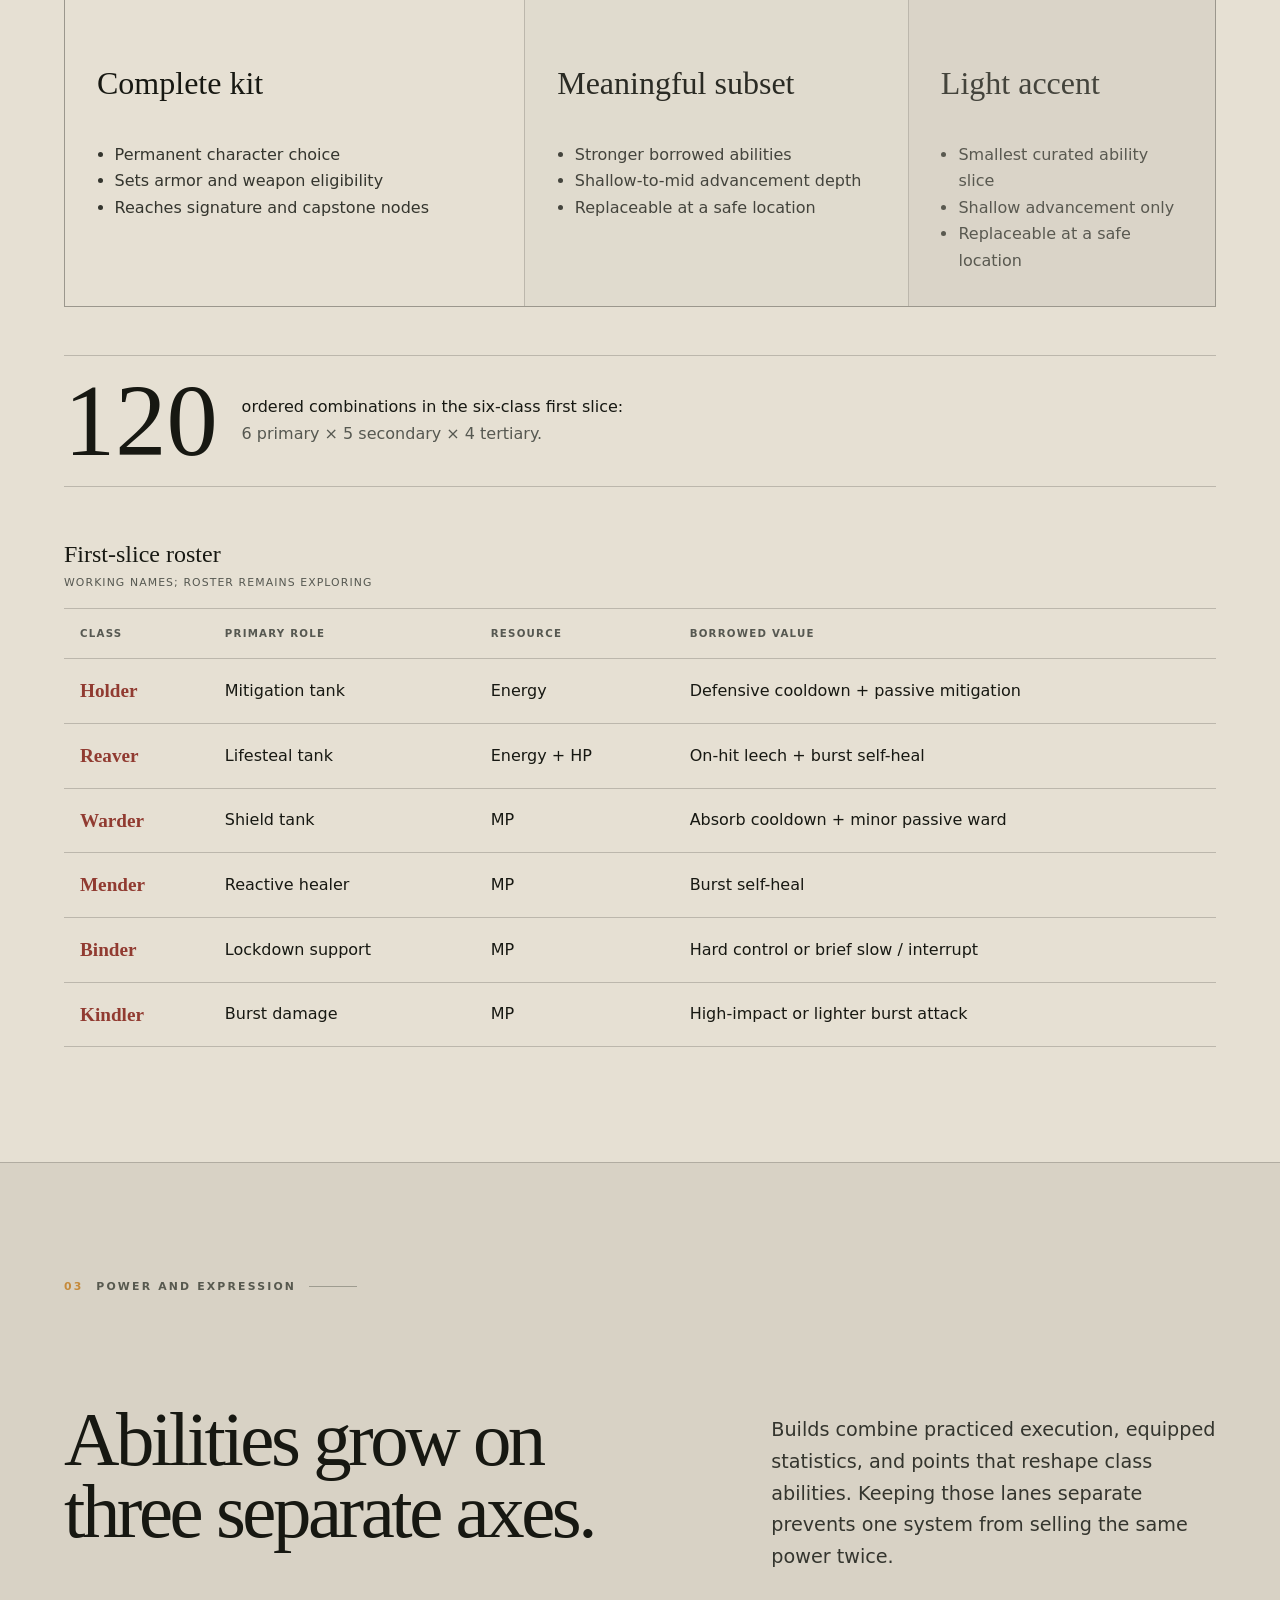
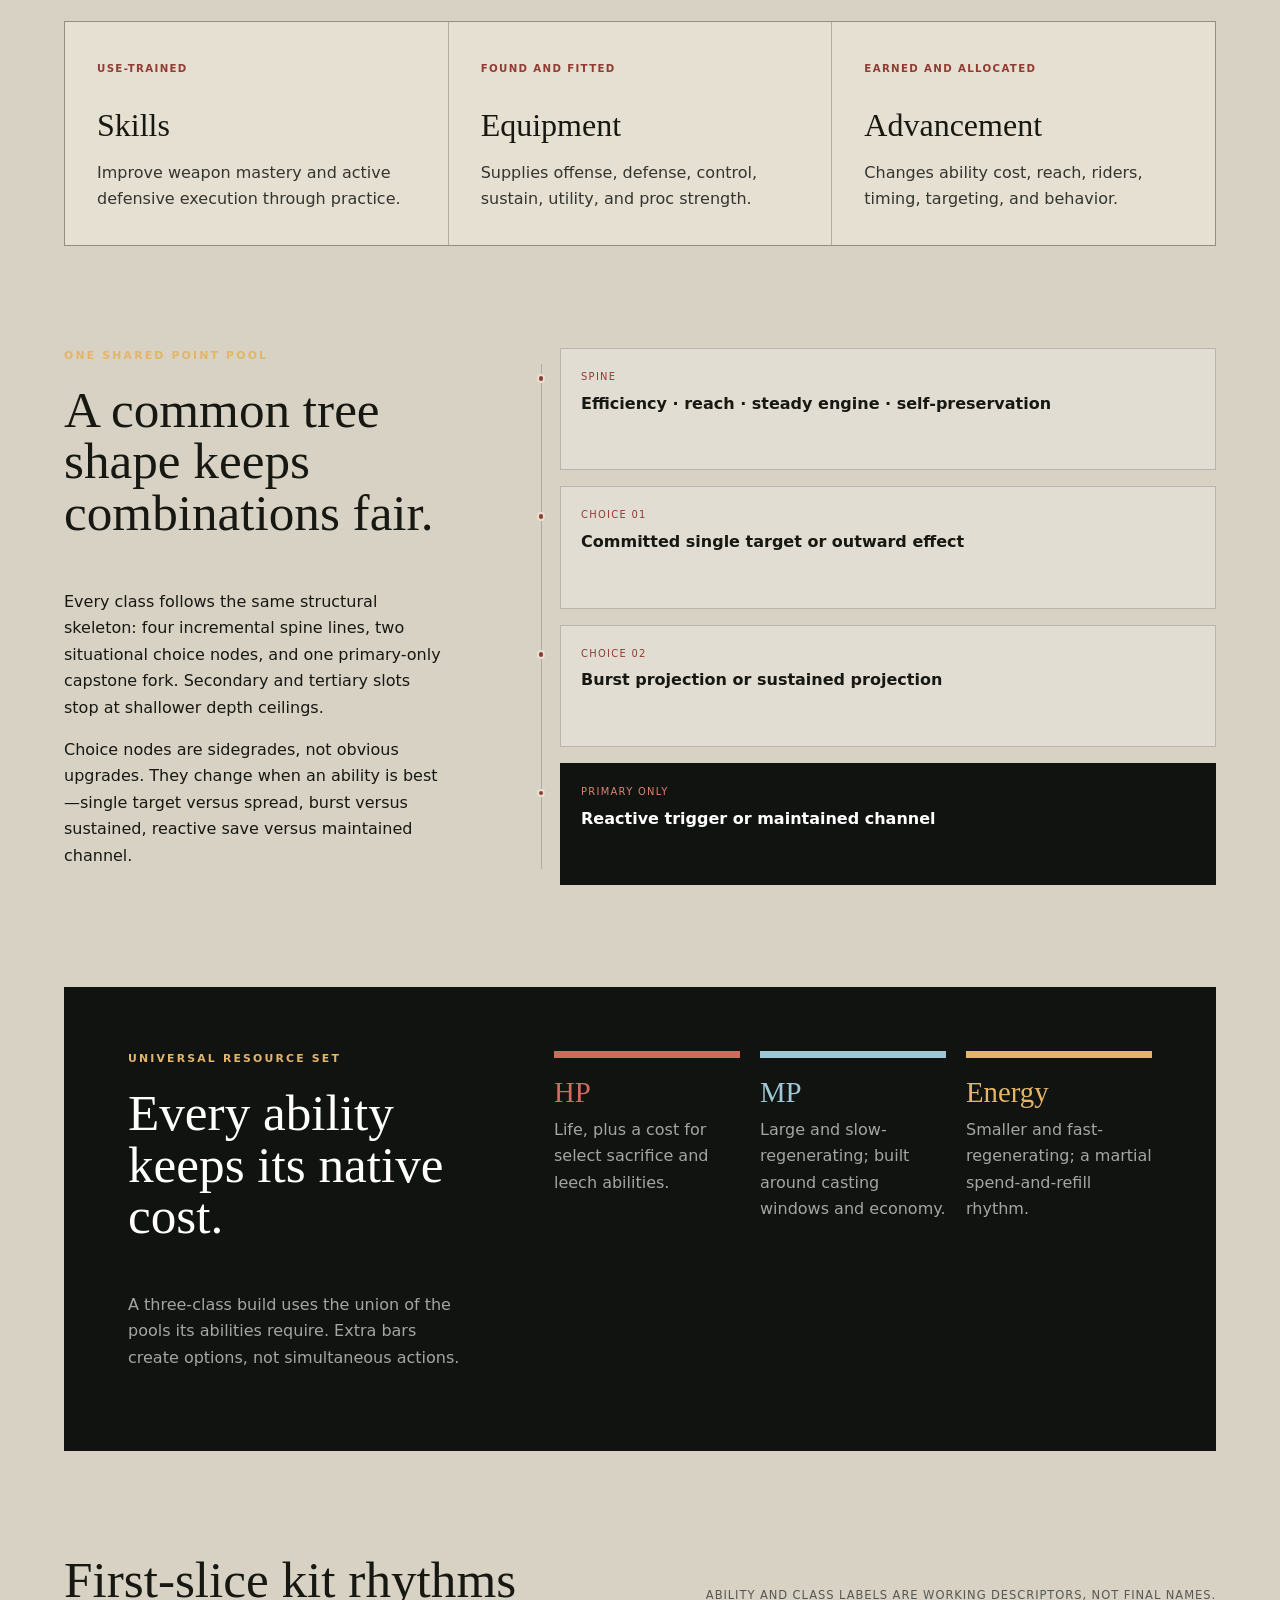
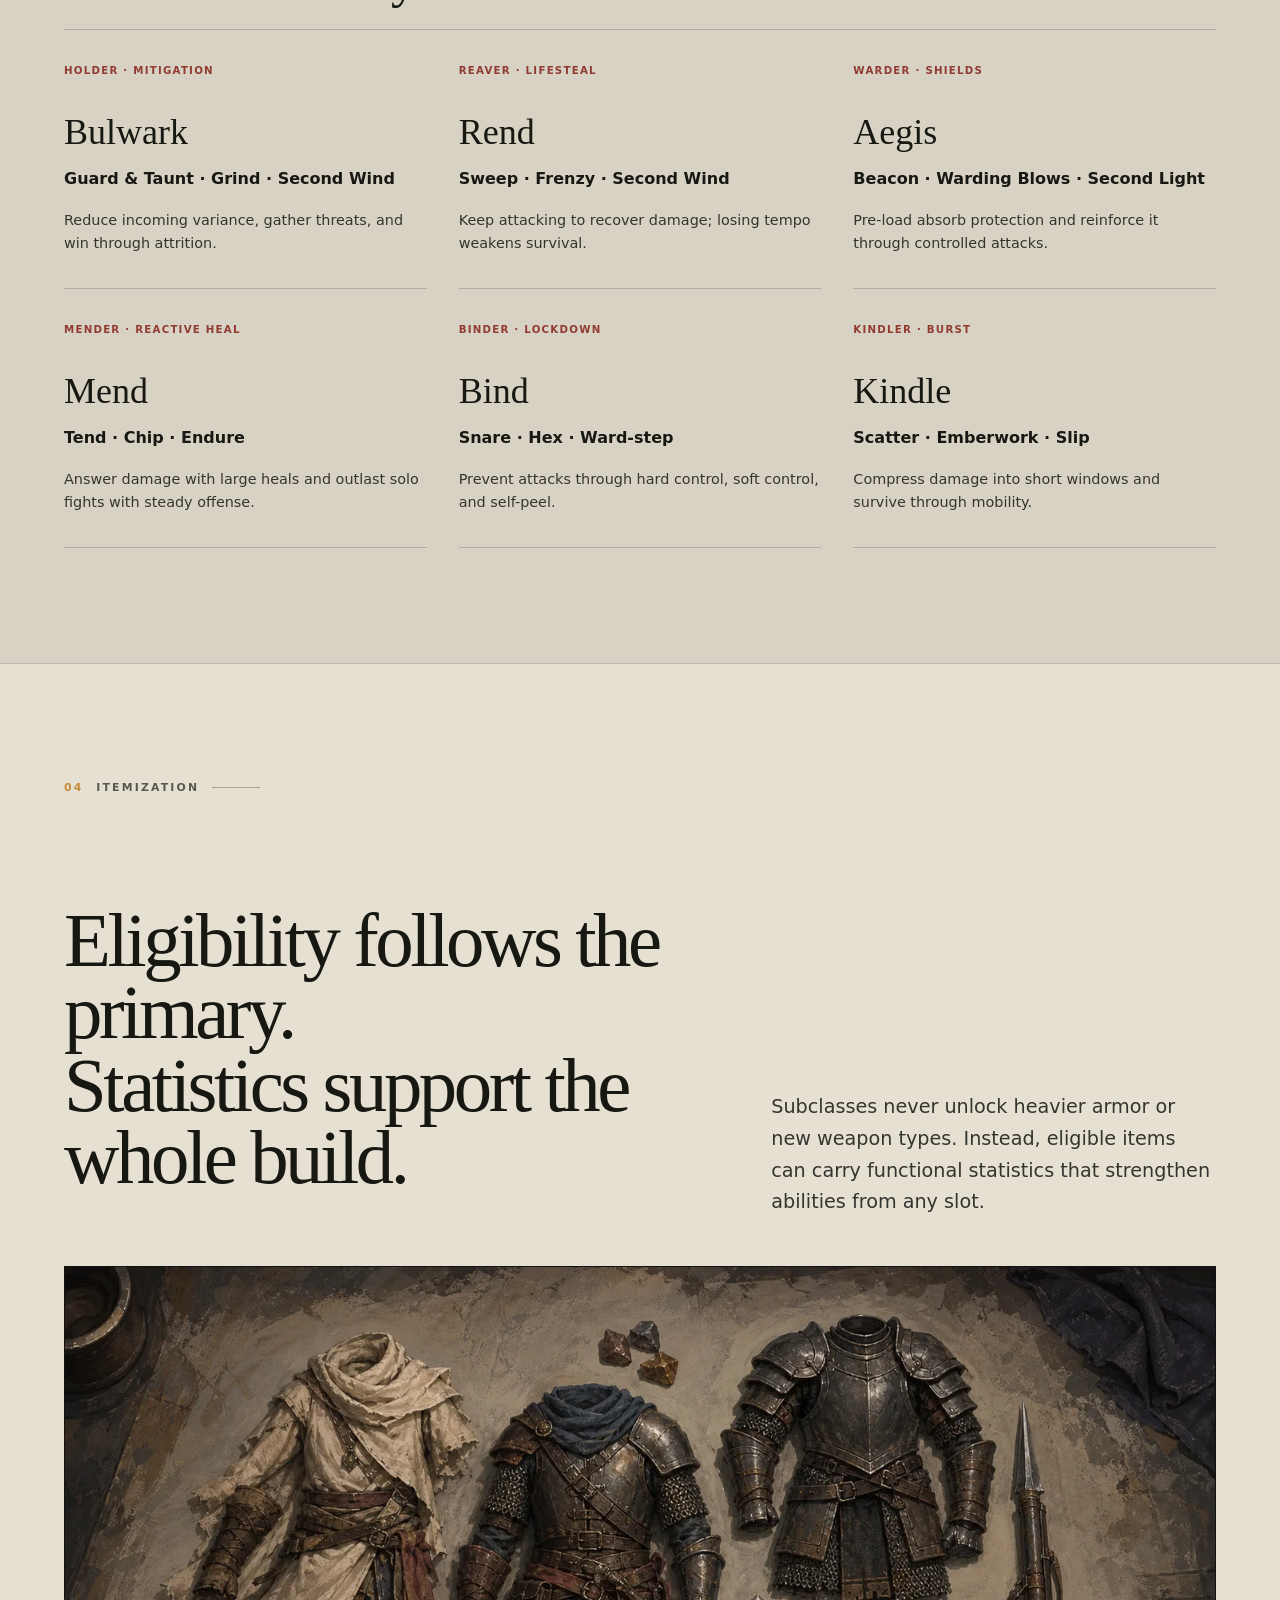
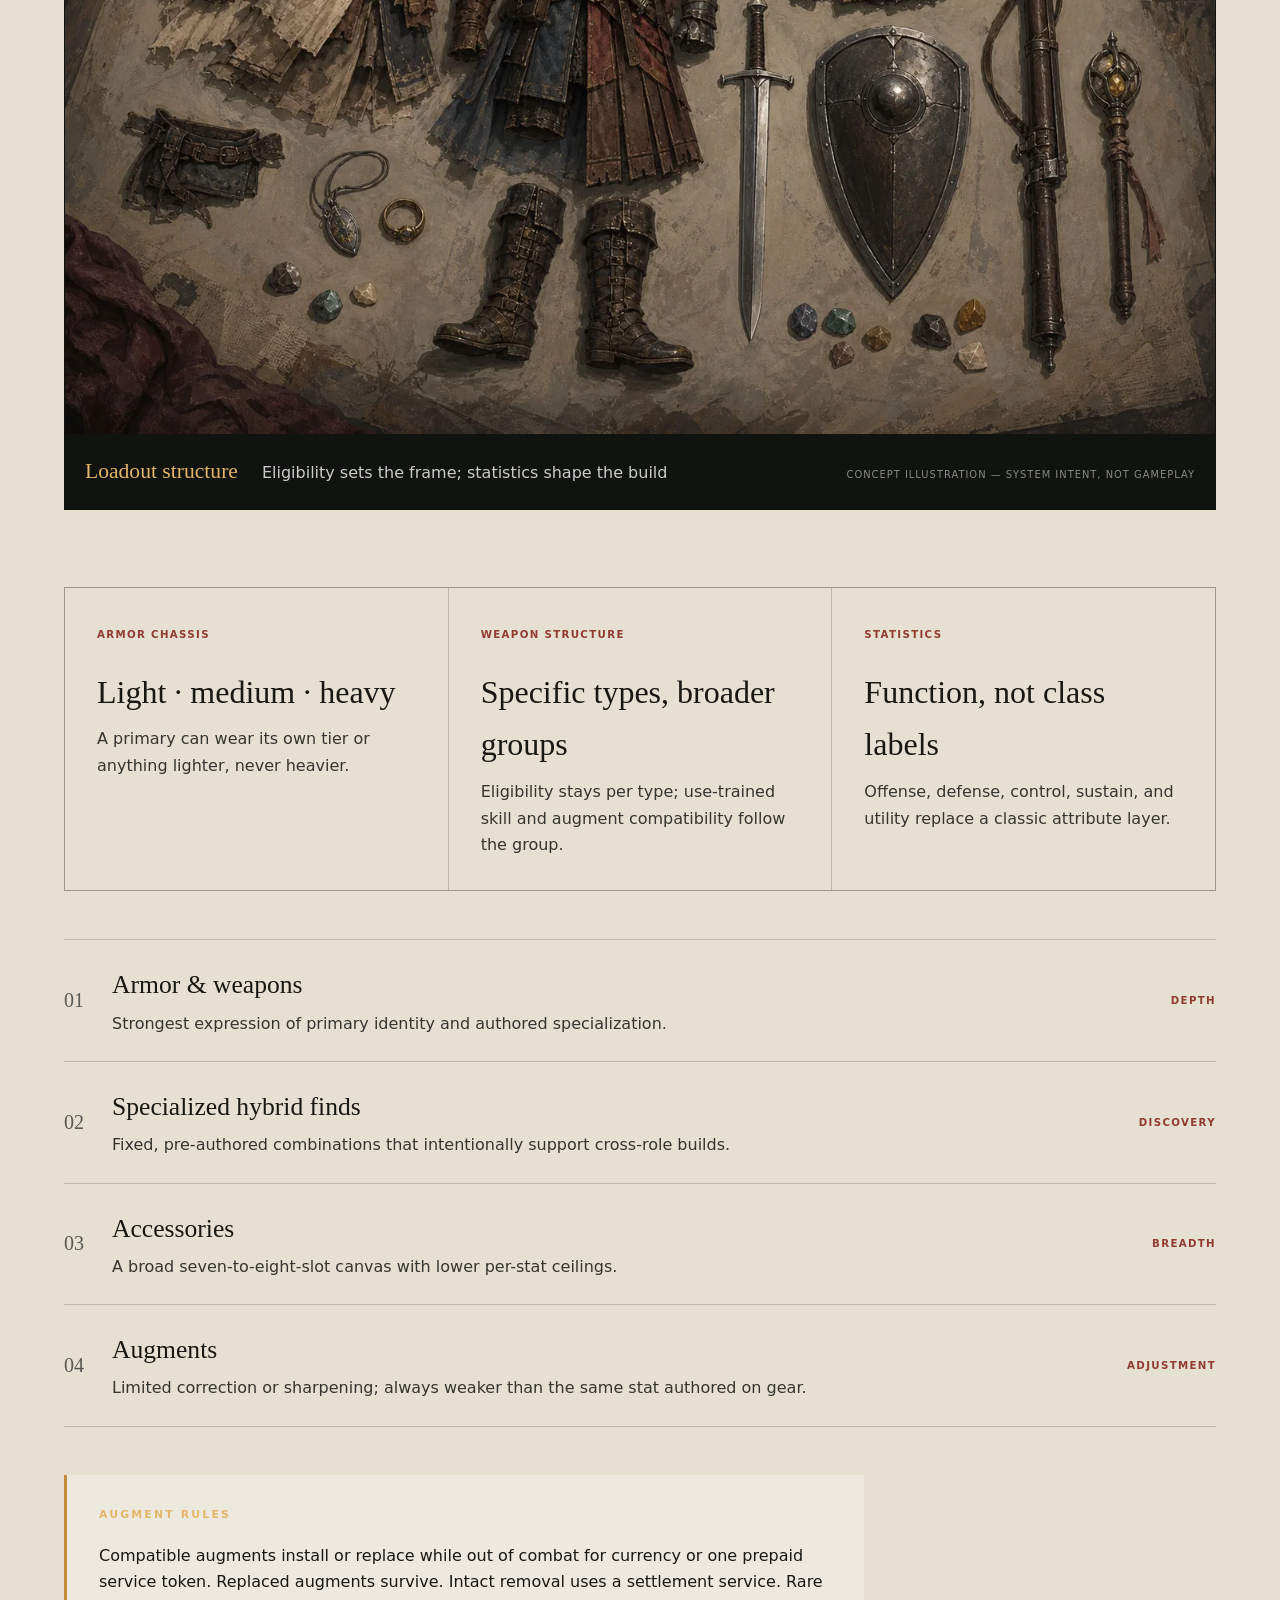
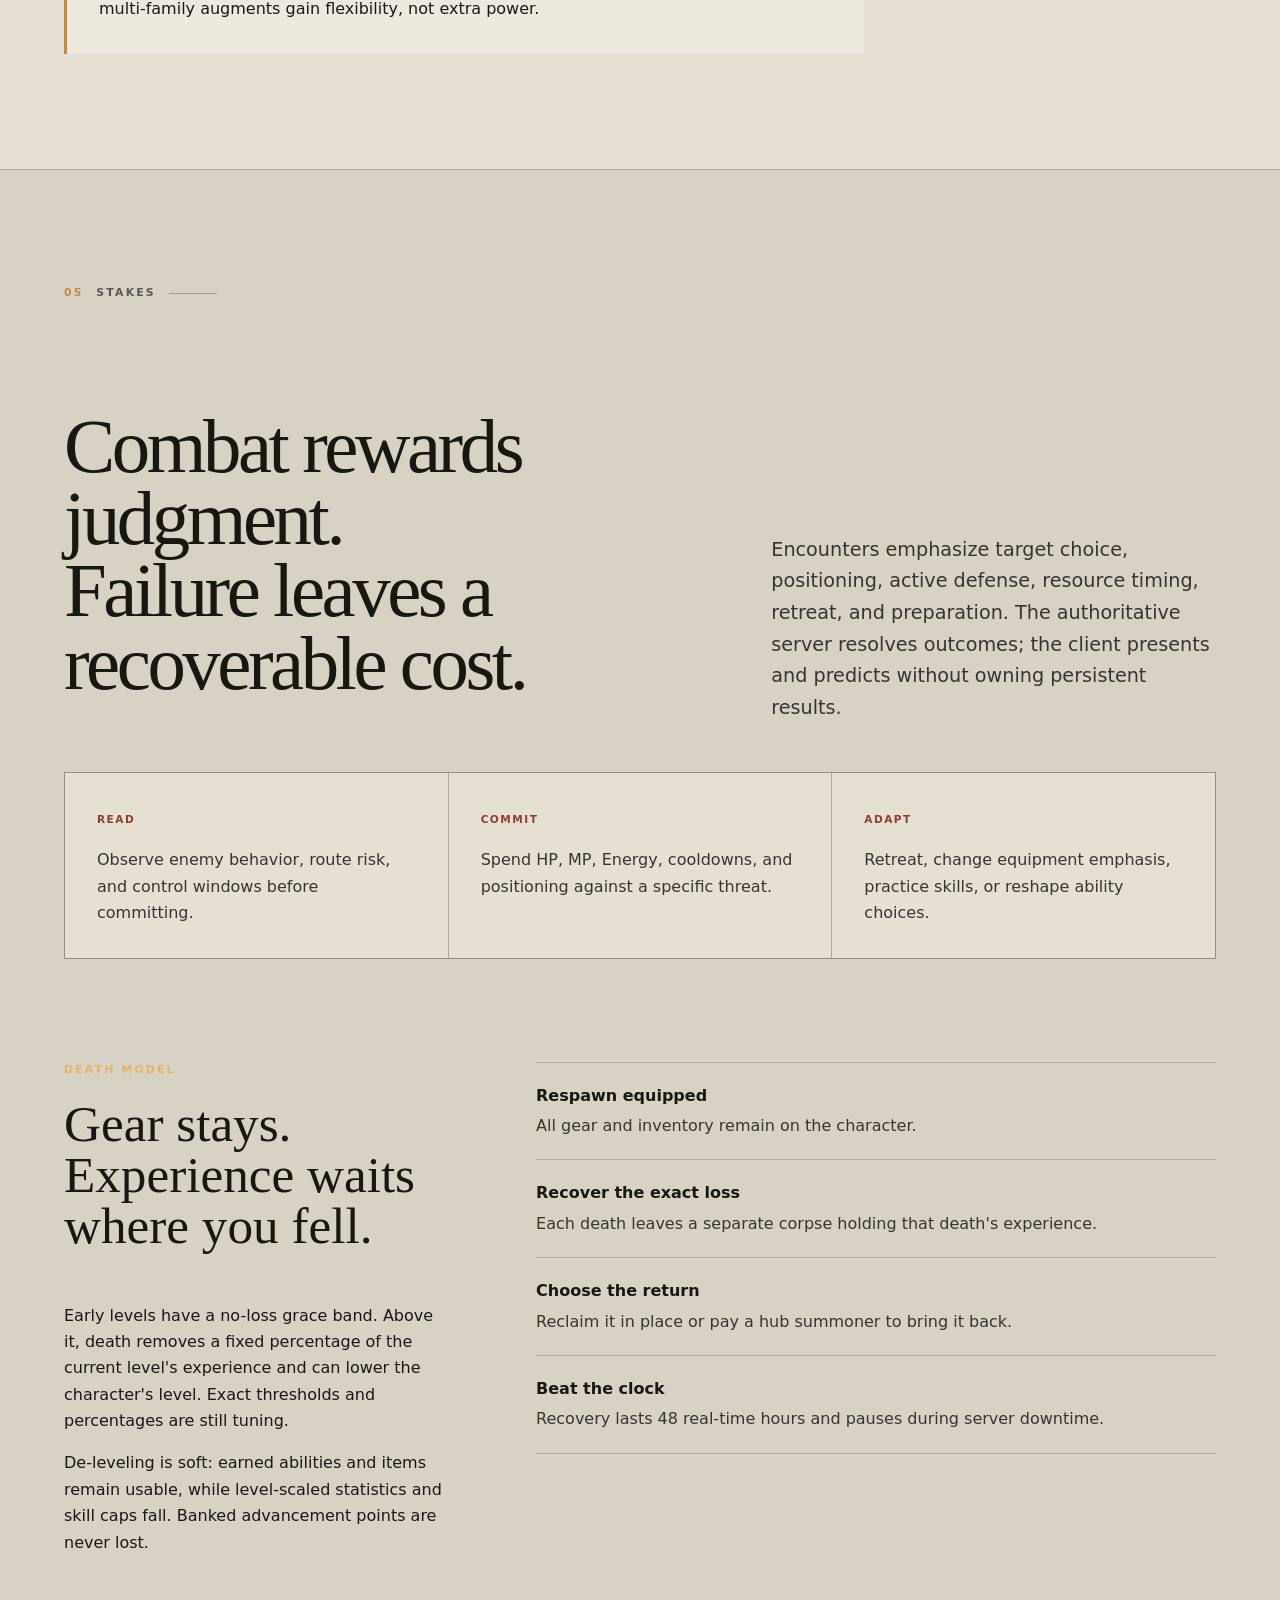
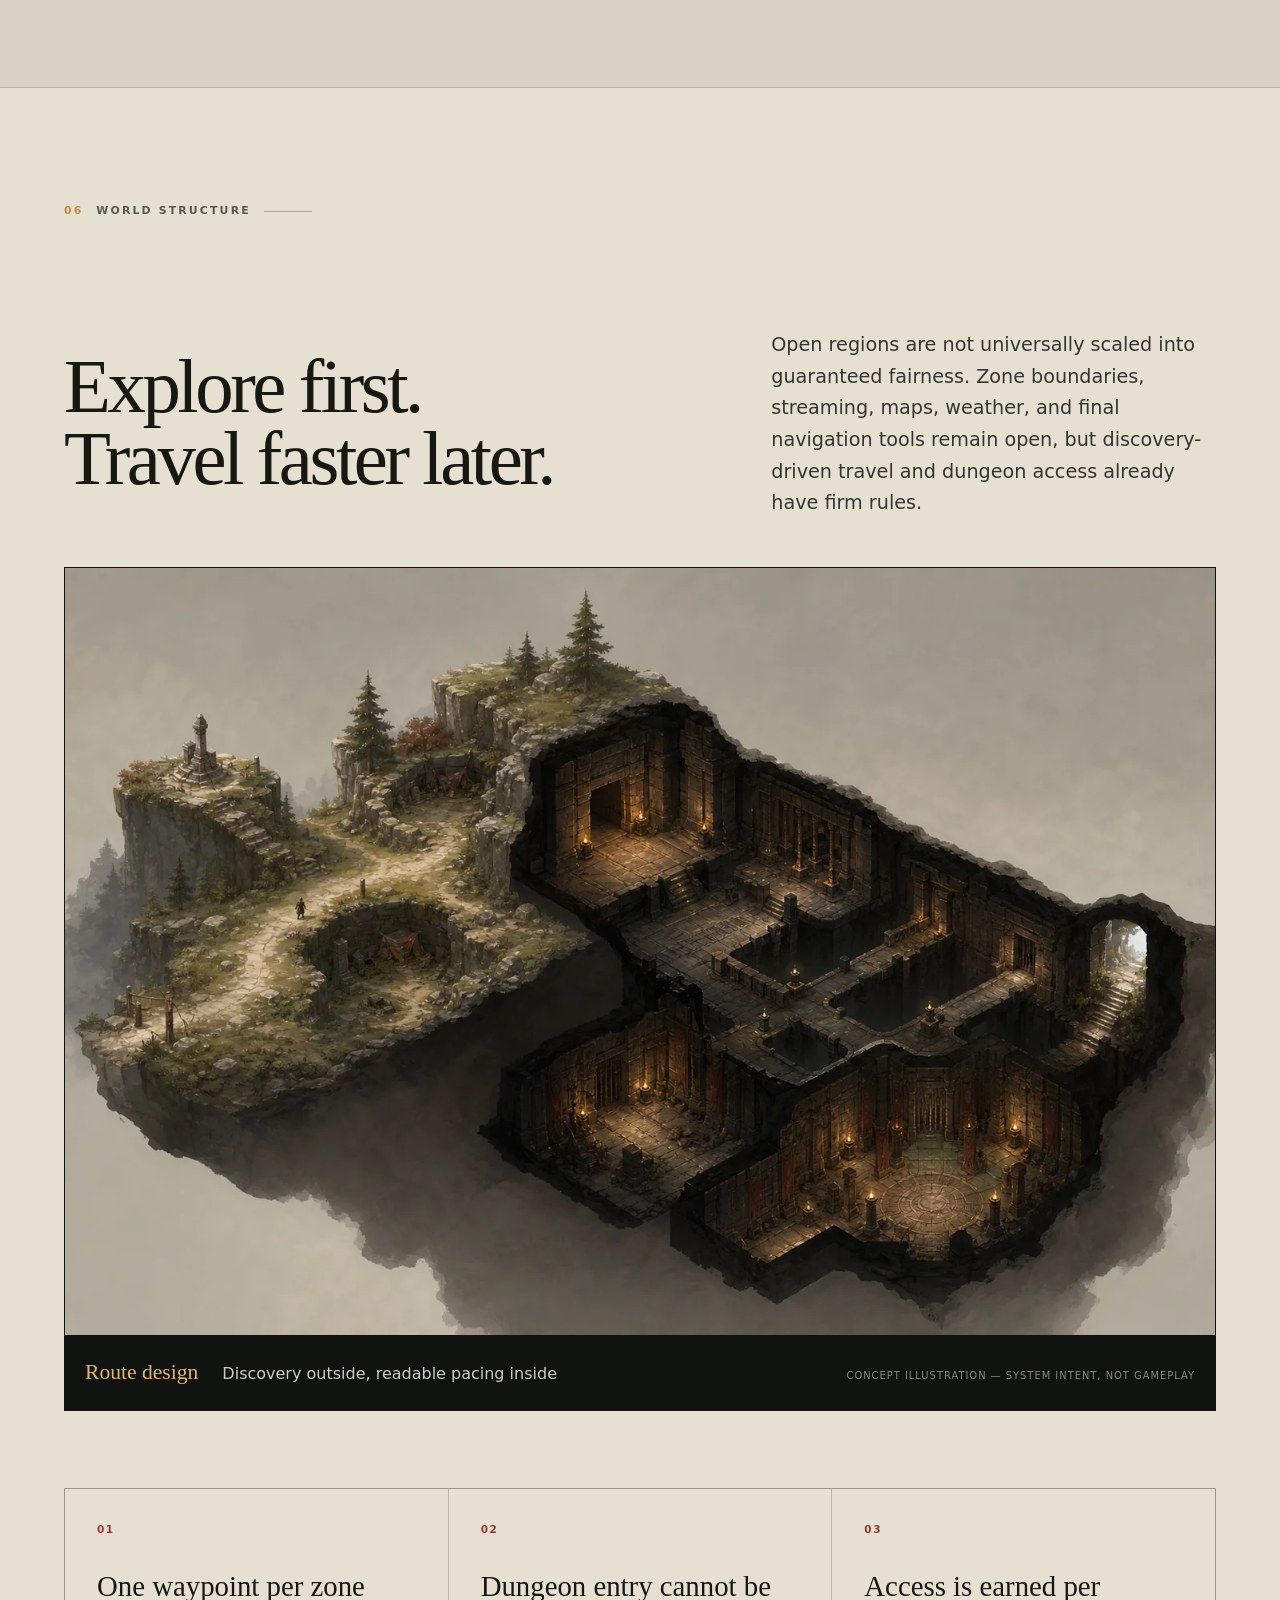
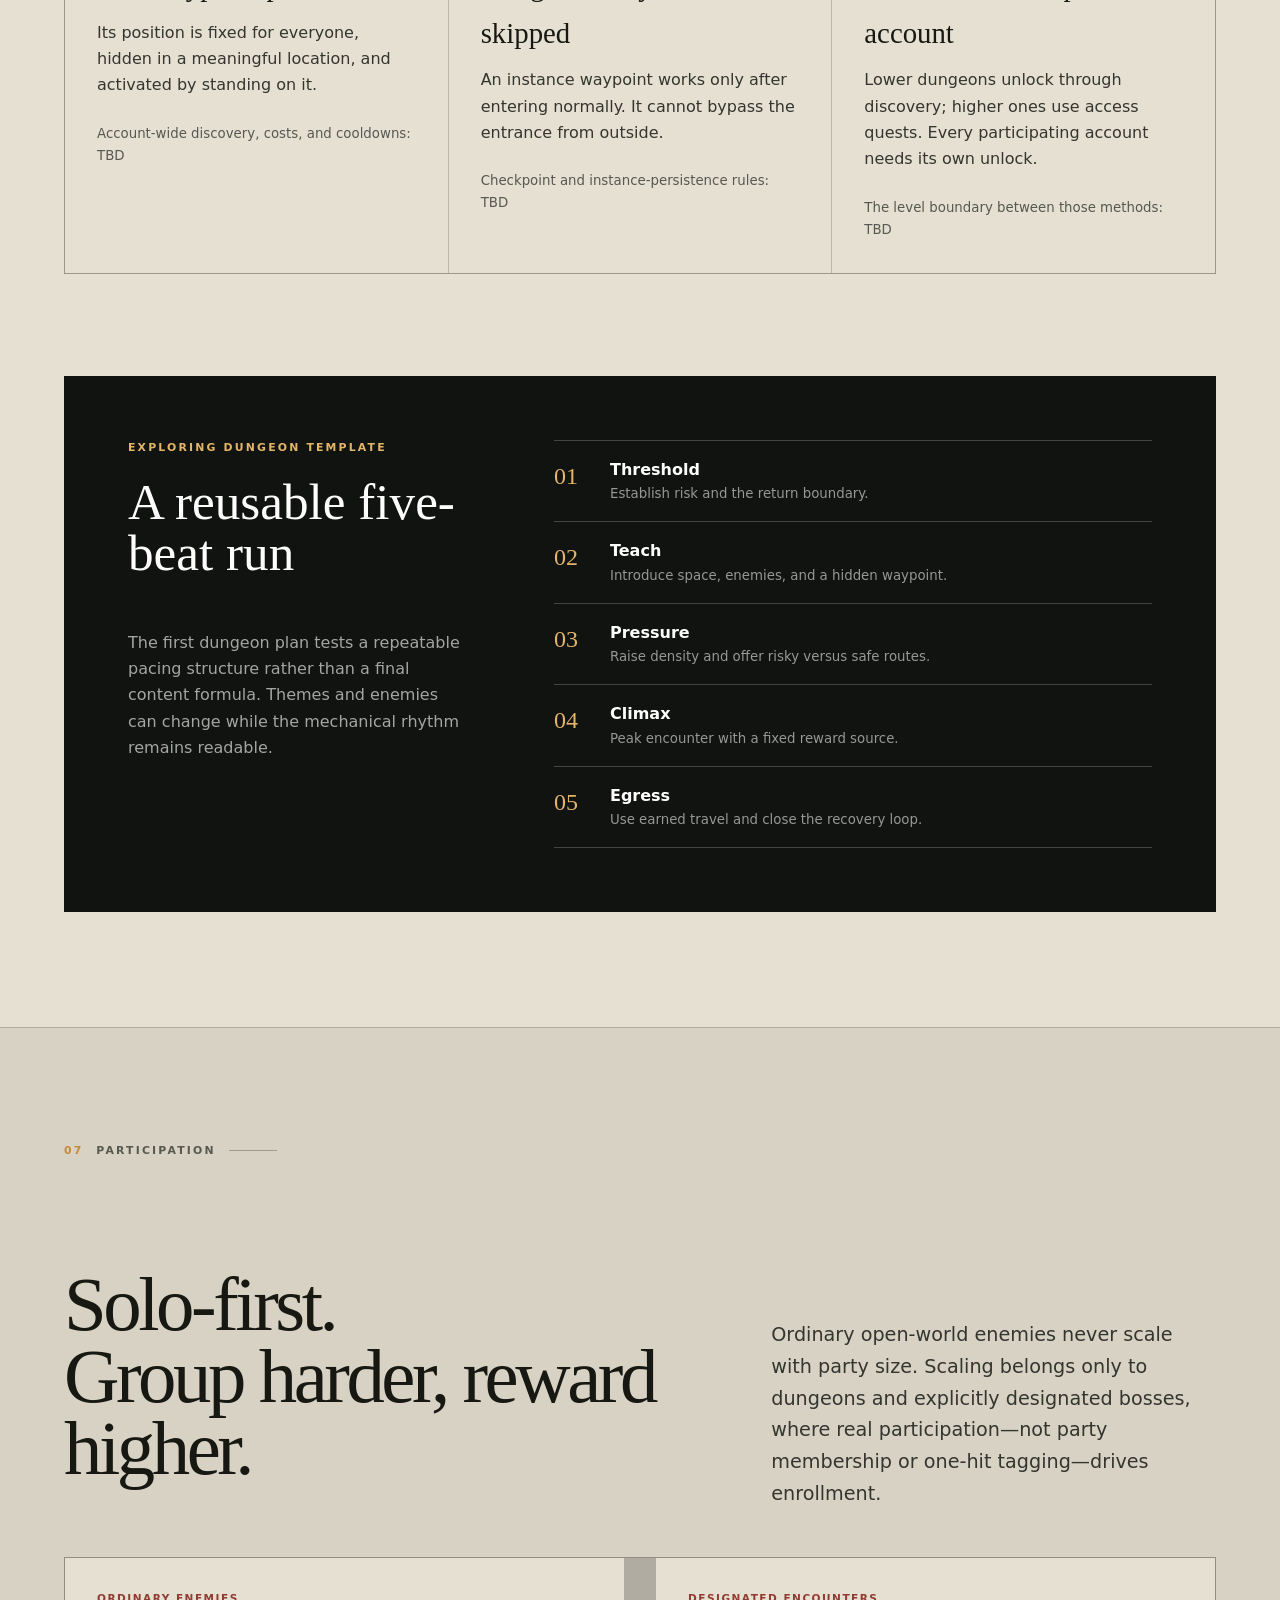
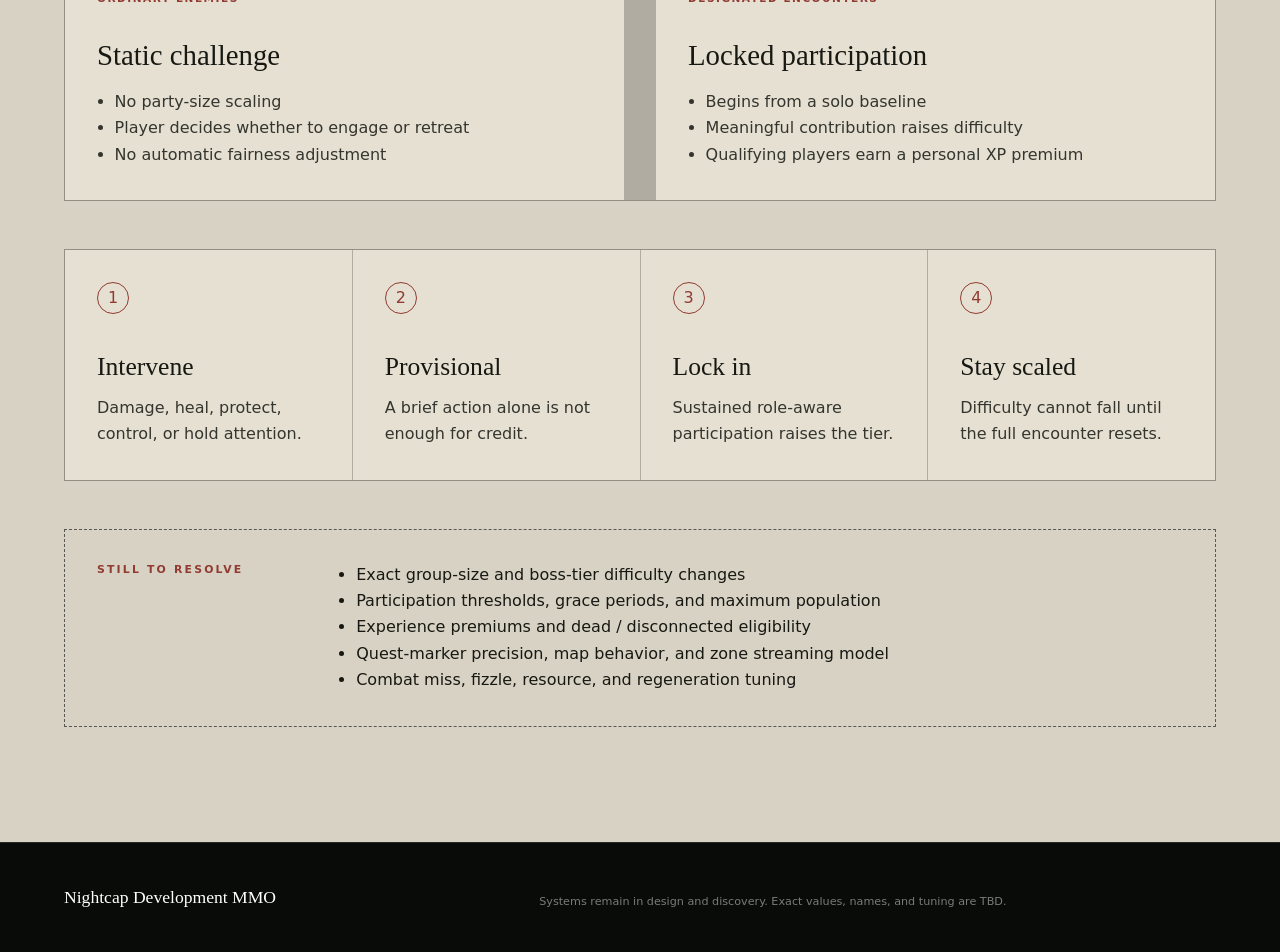
==== commit 836369d5: "Deploy mechanics illustrations" ====
--- a/game-design.html
+++ b/game-design.html
@@ -121,6 +121,22 @@
             </p>
           </div>
 
+          <figure class="mechanics-figure">
+            <img
+              src="assets/concept-art/16-character-build-composition.webp"
+              width="1440"
+              height="960"
+              loading="lazy"
+              decoding="async"
+              alt="One adventurer shown in three overlapping combat disciplines, with the primary stance most prominent"
+            >
+            <figcaption>
+              <strong>Build composition</strong>
+              <span>Primary identity with two deliberate accents</span>
+              <small>Concept illustration — system intent, not gameplay</small>
+            </figcaption>
+          </figure>
+
           <div class="slot-stack" aria-label="Class slot power hierarchy">
             <article class="slot-primary">
               <p>Primary</p>
@@ -280,6 +296,22 @@
             </p>
           </div>
 
+          <figure class="mechanics-figure">
+            <img
+              src="assets/concept-art/17-equipment-build-flatlay.webp"
+              width="1440"
+              height="960"
+              loading="lazy"
+              decoding="async"
+              alt="Top-down equipment study showing light, medium, and heavy armor beside weapons, accessories, and augment stones"
+            >
+            <figcaption>
+              <strong>Loadout structure</strong>
+              <span>Eligibility sets the frame; statistics shape the build</span>
+              <small>Concept illustration — system intent, not gameplay</small>
+            </figcaption>
+          </figure>
+
           <div class="equipment-rules">
             <article>
               <span>Armor chassis</span>
@@ -387,6 +419,22 @@
             </p>
           </div>
 
+          <figure class="mechanics-figure">
+            <img
+              src="assets/concept-art/18-zone-dungeon-route.webp"
+              width="1440"
+              height="960"
+              loading="lazy"
+              decoding="async"
+              alt="Isometric cutaway connecting an explorable outdoor zone to a branching five-part dungeon route"
+            >
+            <figcaption>
+              <strong>Route design</strong>
+              <span>Discovery outside, readable pacing inside</span>
+              <small>Concept illustration — system intent, not gameplay</small>
+            </figcaption>
+          </figure>
+
           <div class="zone-rules">
             <article>
               <p class="zone-number">01</p>
--- a/game-design.css
+++ b/game-design.css
@@ -93,6 +93,45 @@
   margin-right: 1rem;
   color: var(--muted);
   content: "•";
+}
+
+.mechanics-figure {
+  margin: 0 0 clamp(3rem, 6vw, 5rem);
+  border: 1px solid var(--line);
+  background: var(--night);
+}
+
+.mechanics-figure img {
+  display: block;
+  width: 100%;
+  height: auto;
+  aspect-ratio: 3 / 2;
+  object-fit: cover;
+}
+
+.mechanics-figure figcaption {
+  display: grid;
+  gap: 0.35rem;
+  padding: 1.25rem;
+  color: #fff;
+}
+
+.mechanics-figure figcaption strong {
+  color: var(--amber-light);
+  font-family: var(--serif);
+  font-size: 1.35rem;
+  font-weight: 400;
+}
+
+.mechanics-figure figcaption span {
+  color: rgb(255 255 255 / 78%);
+}
+
+.mechanics-figure figcaption small {
+  color: rgb(255 255 255 / 50%);
+  font-size: 0.62rem;
+  letter-spacing: 0.1em;
+  text-transform: uppercase;
 }
 
 .principle-list article {
@@ -696,6 +735,16 @@
 }
 
 @media (min-width: 40rem) {
+  .mechanics-figure figcaption {
+    grid-template-columns: auto 1fr auto;
+    align-items: baseline;
+    gap: 1.5rem;
+  }
+
+  .mechanics-figure figcaption small {
+    text-align: right;
+  }
+
   .progression-loop {
     grid-template-columns: 1fr auto 1fr auto 1fr auto 1fr;
     align-items: stretch;
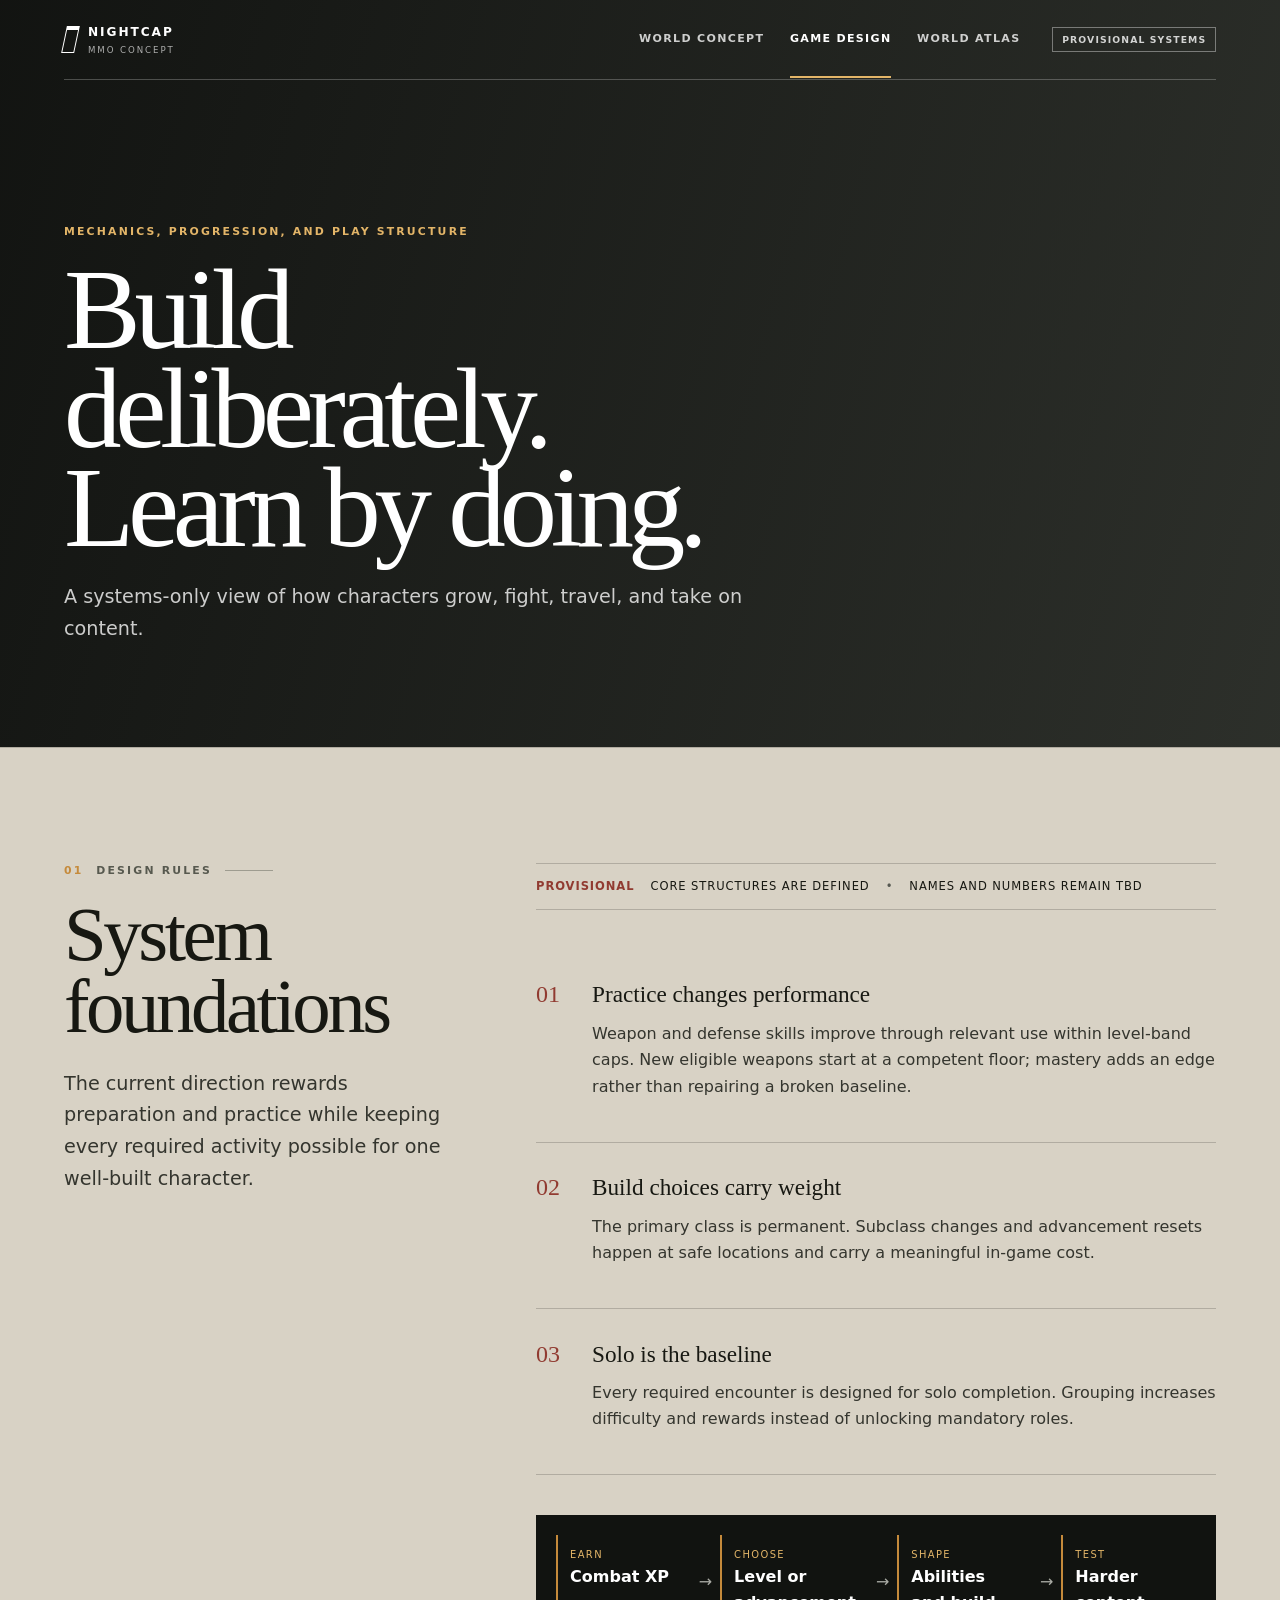
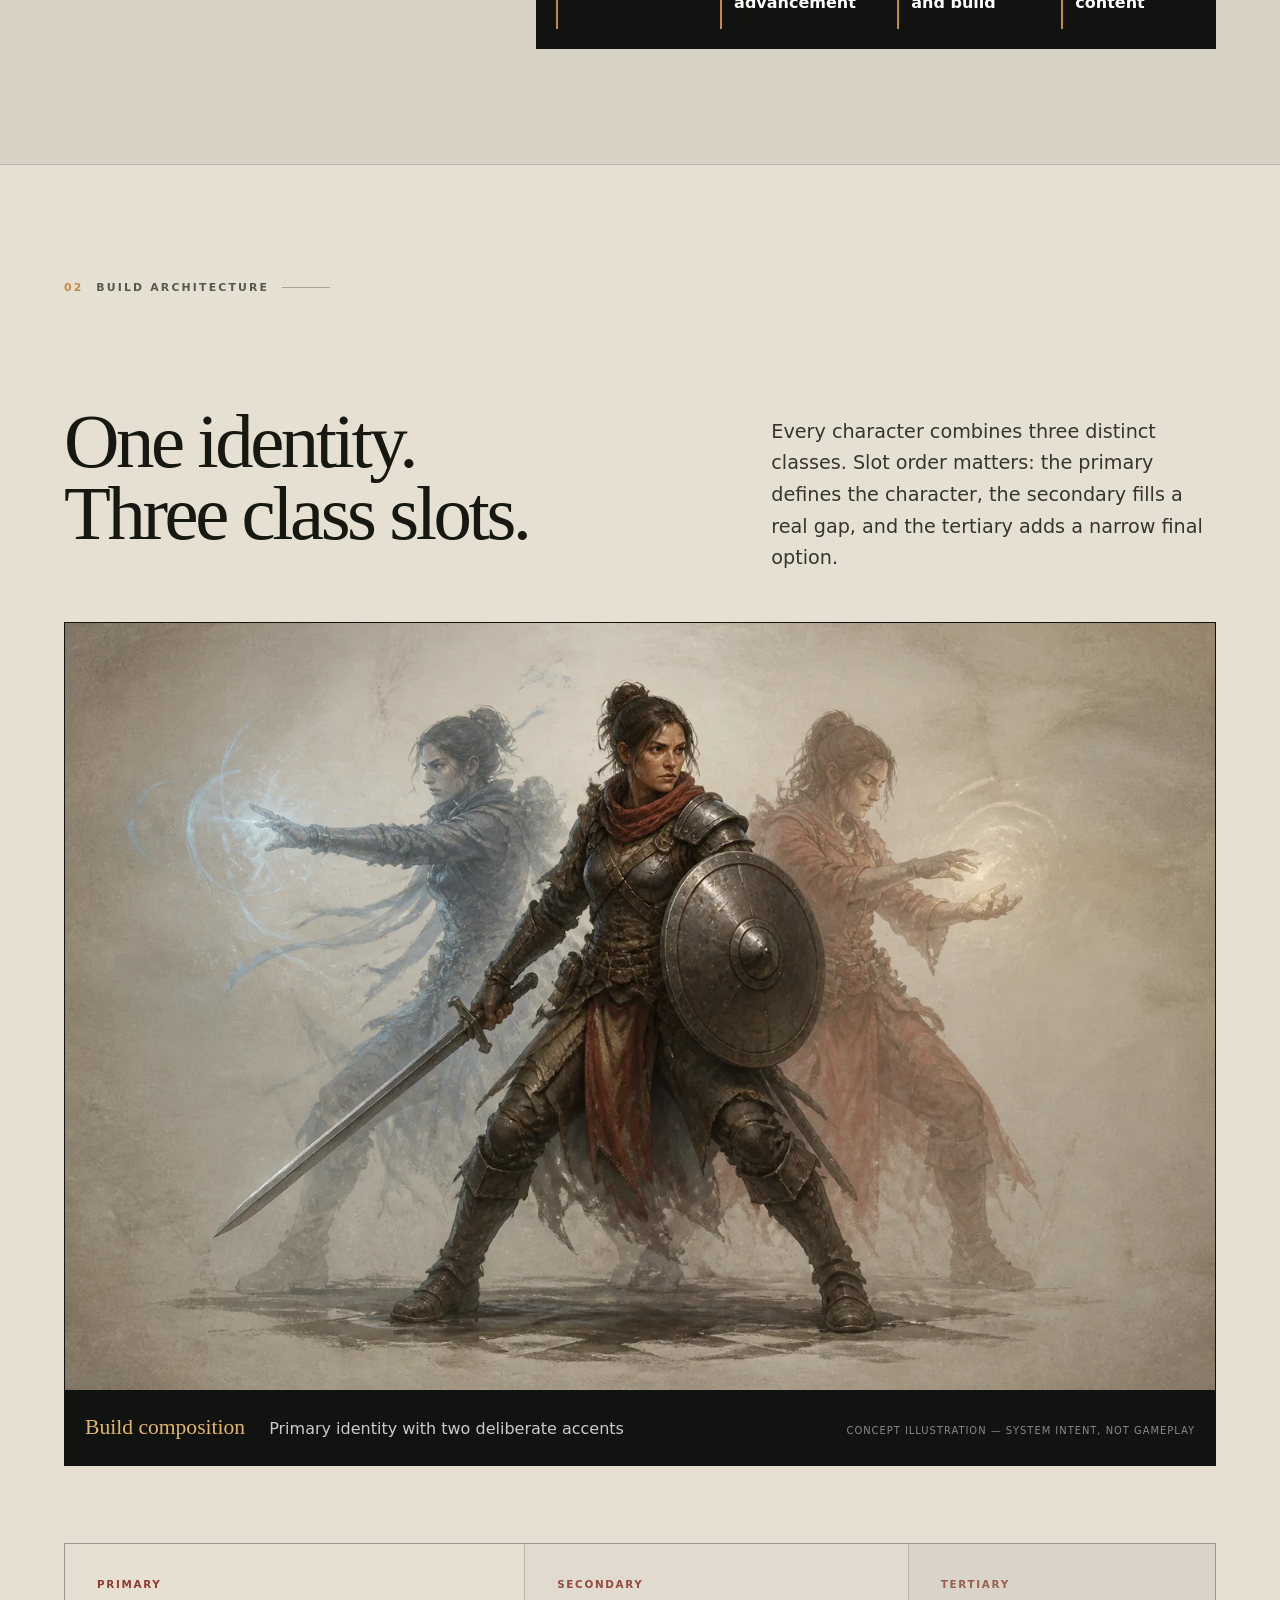
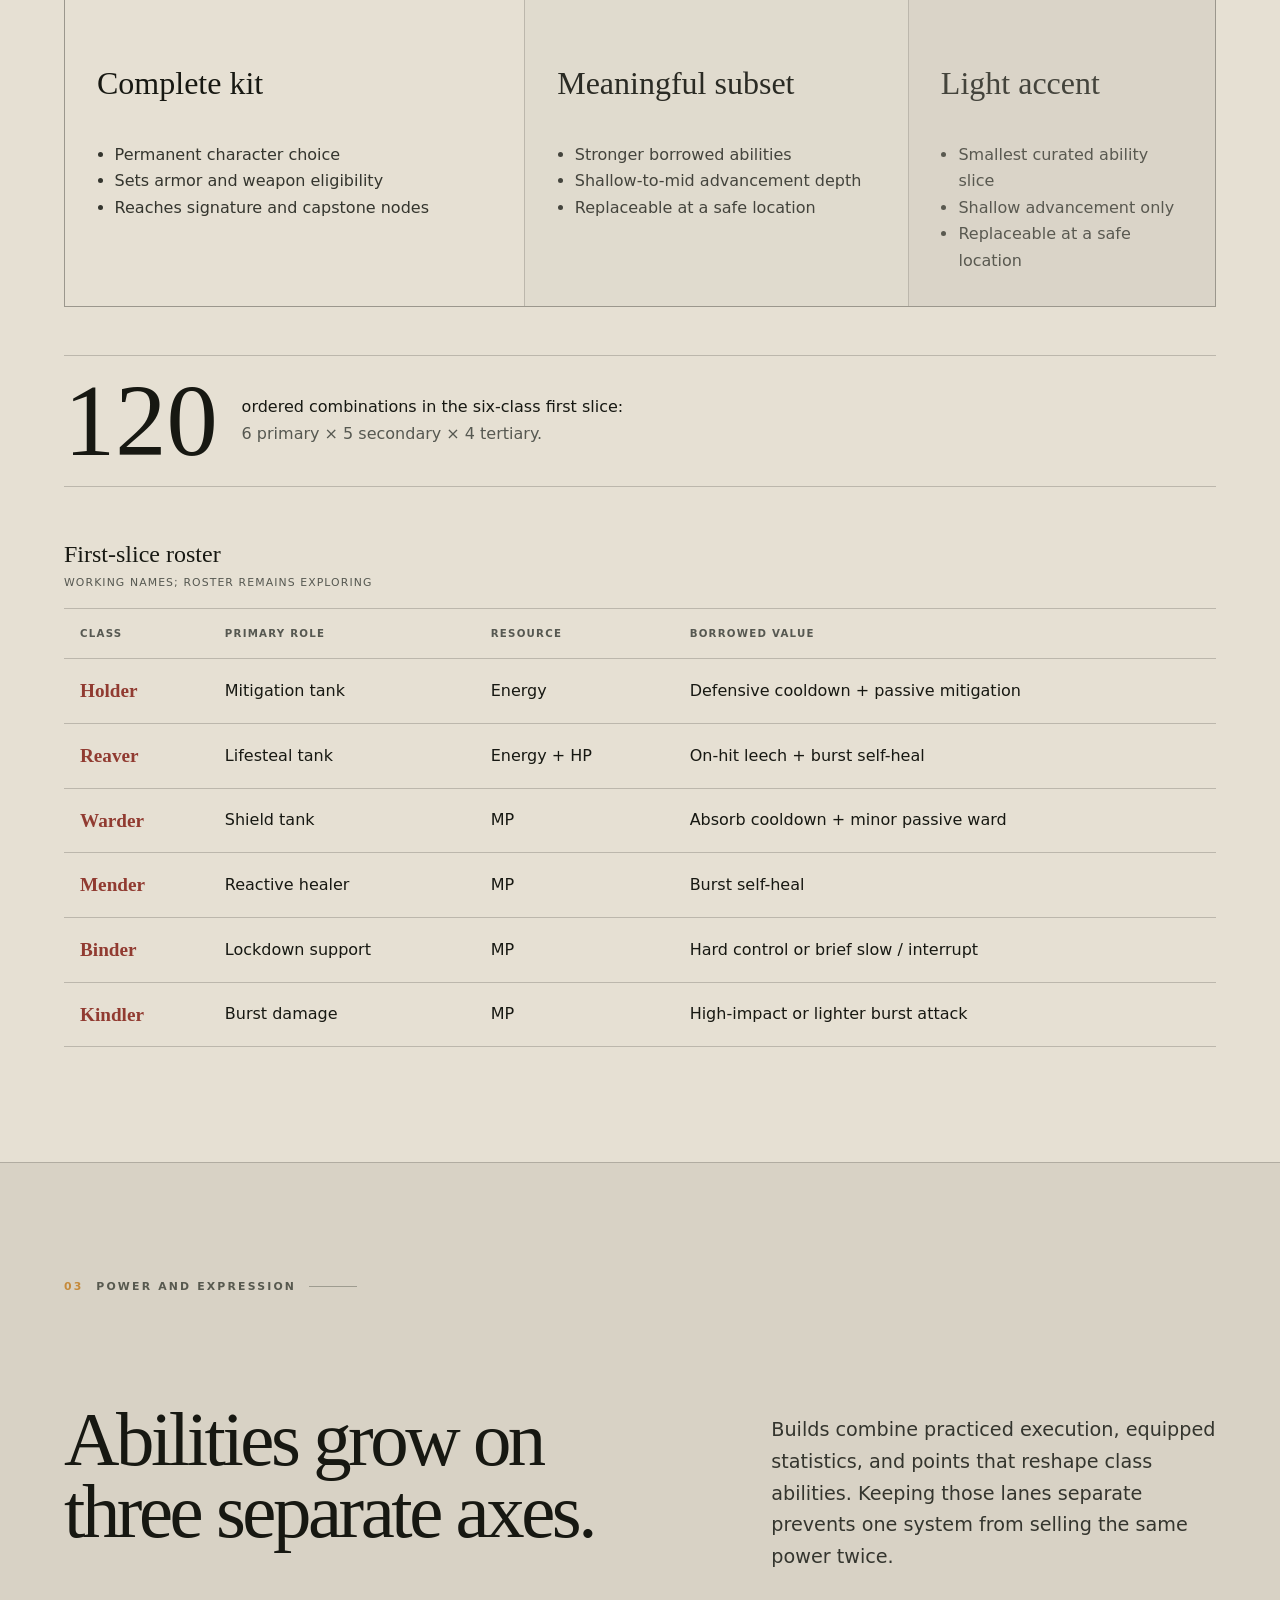
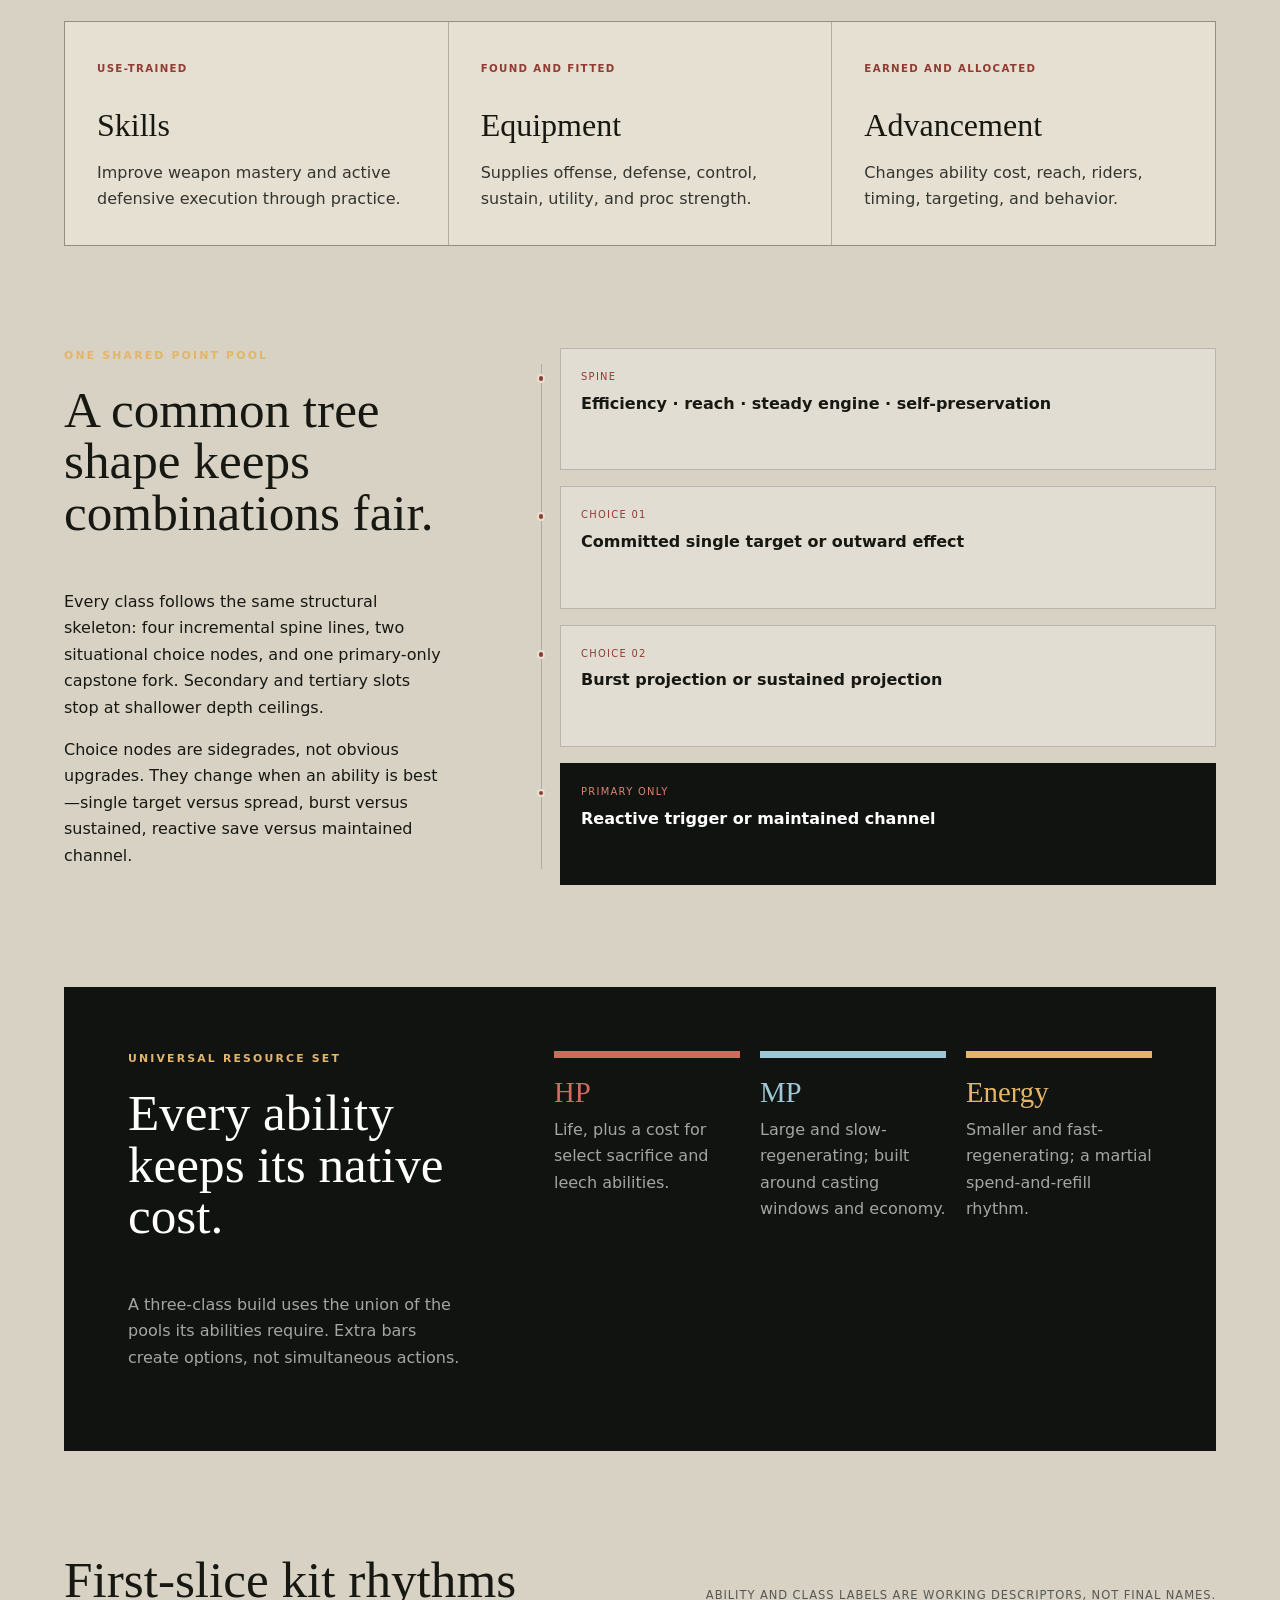
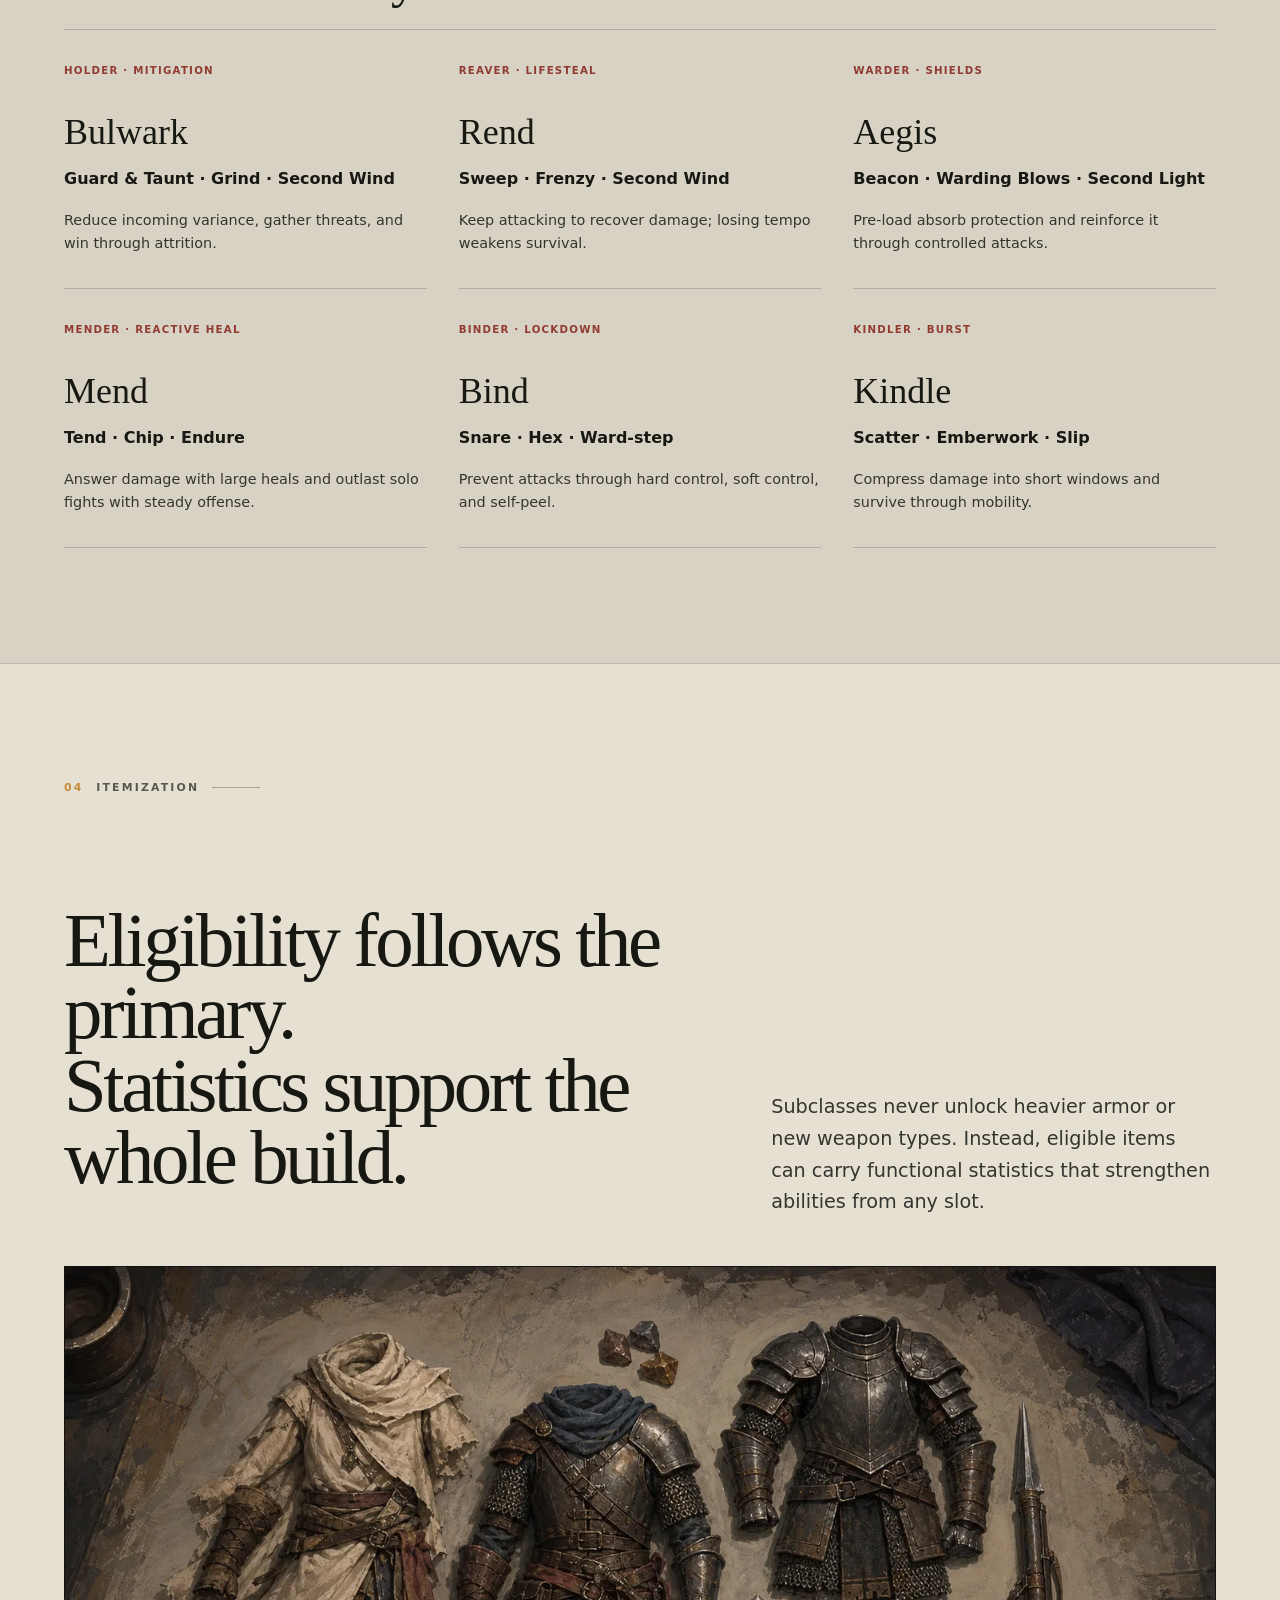
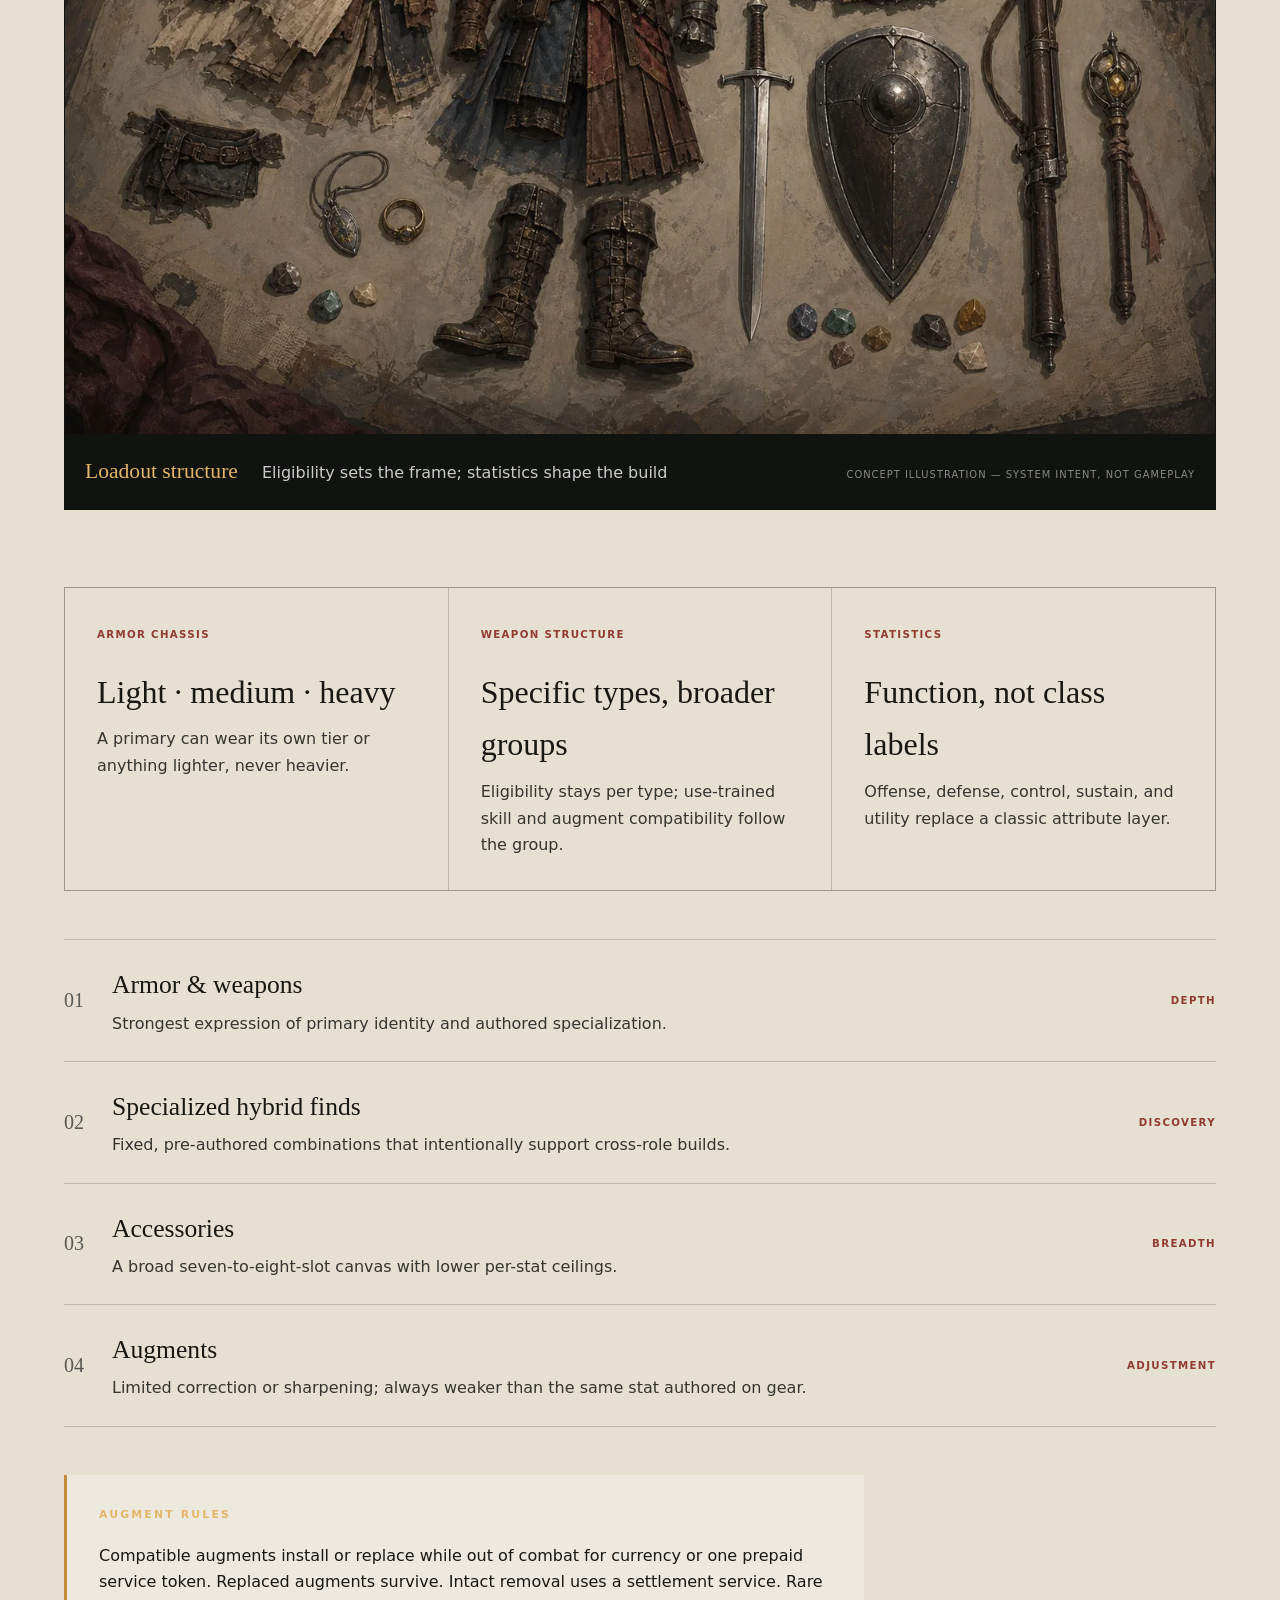
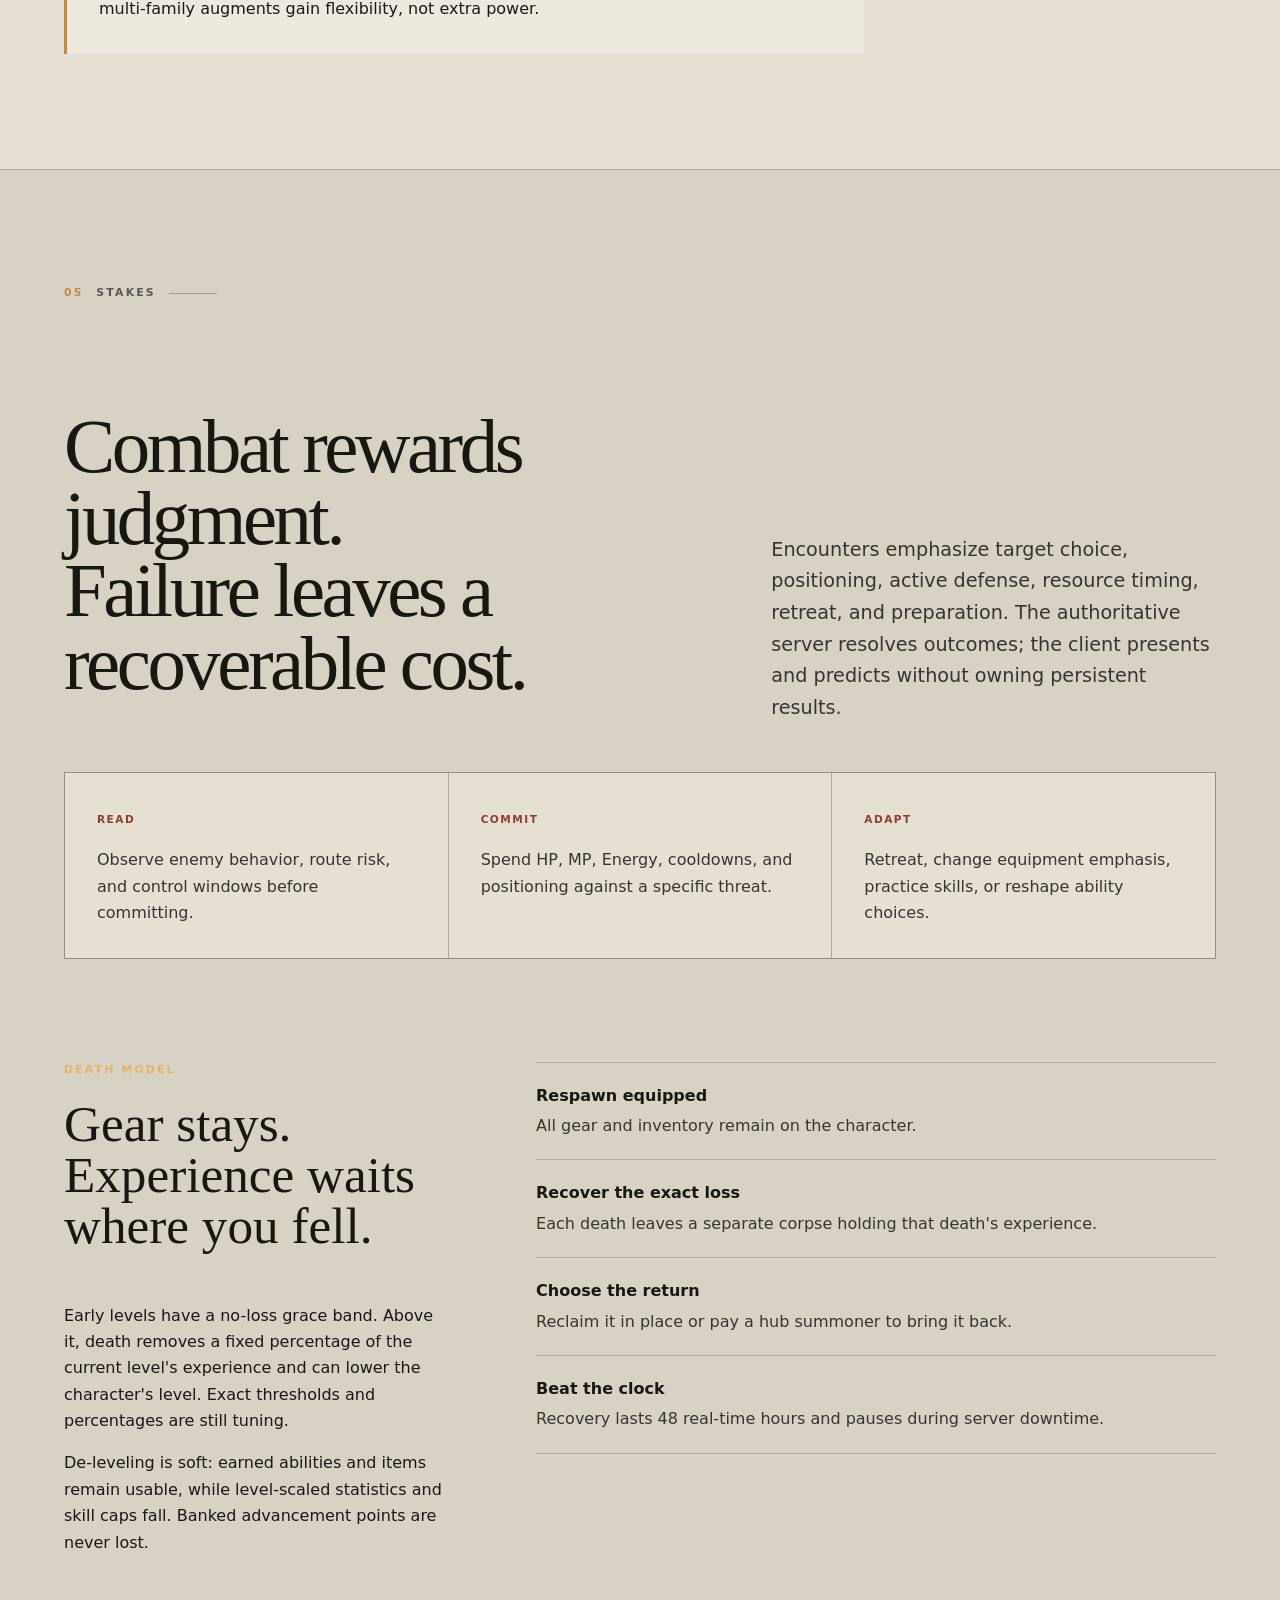
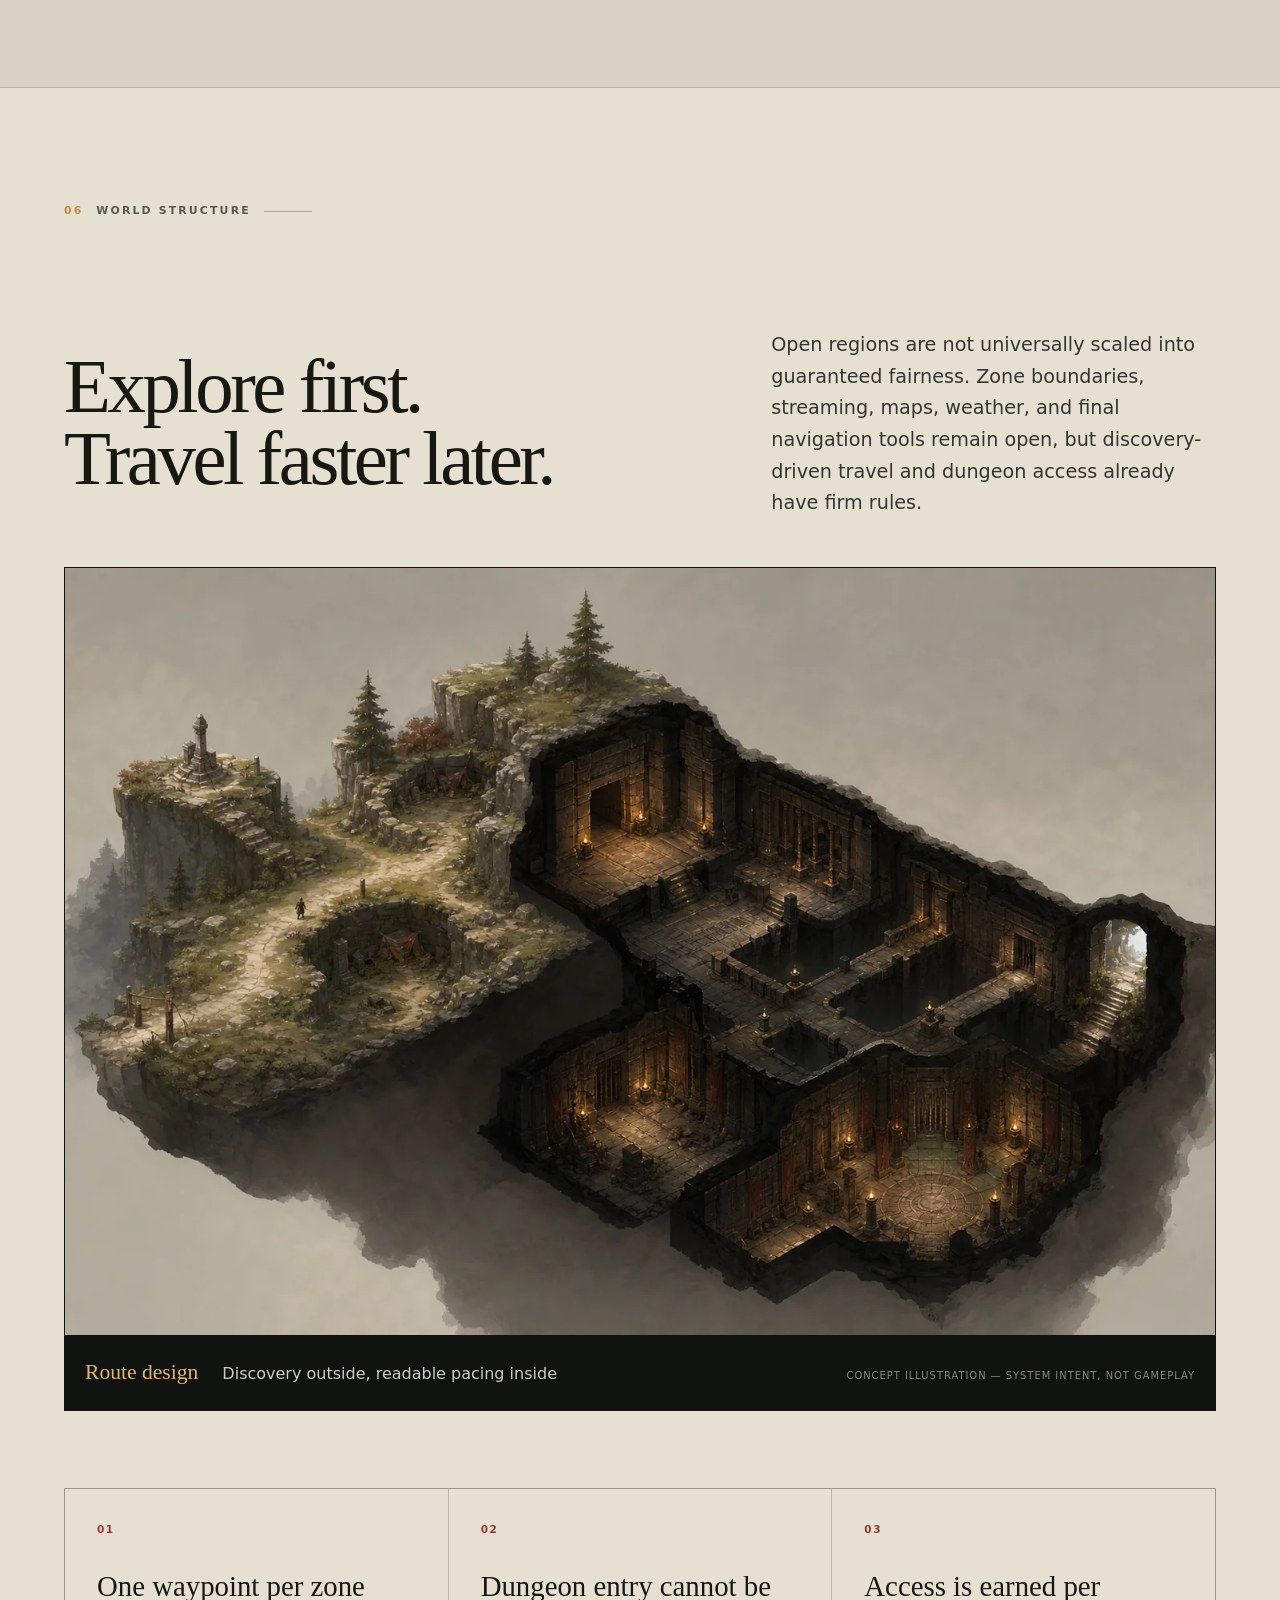
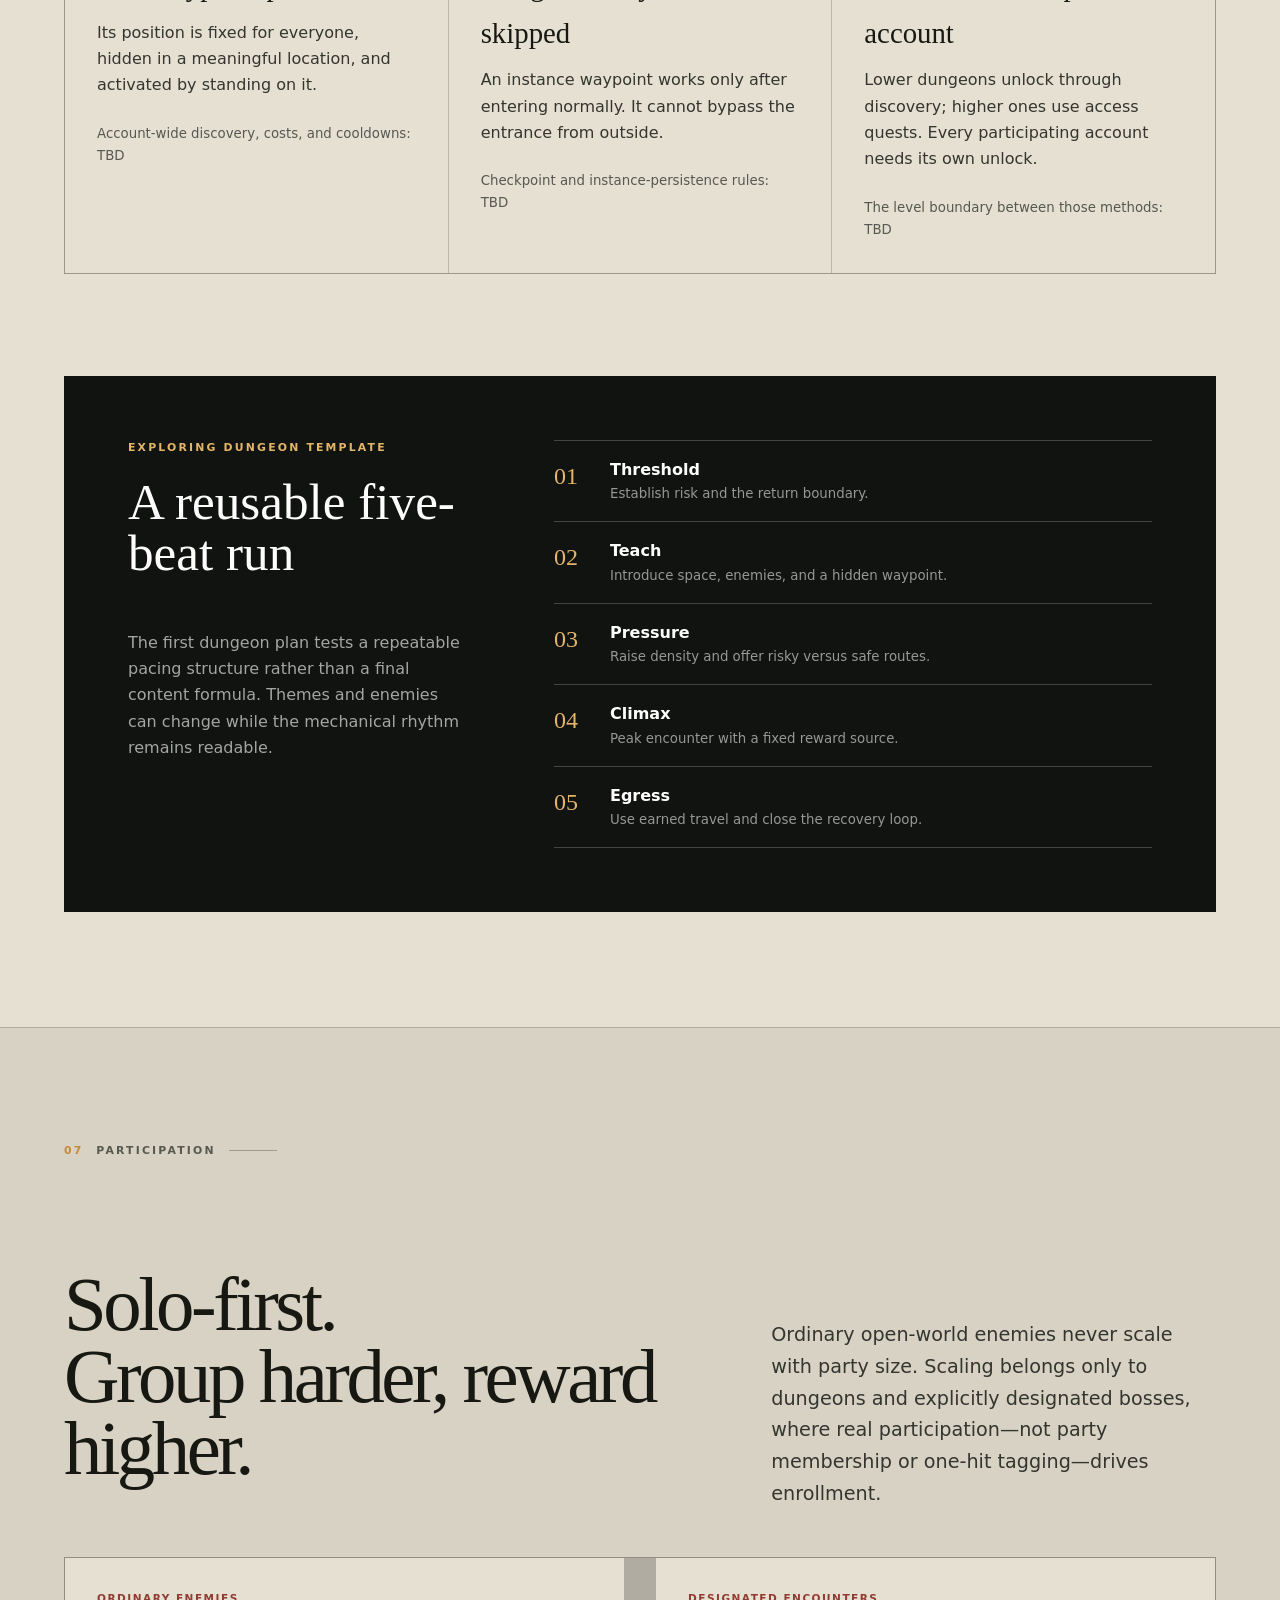
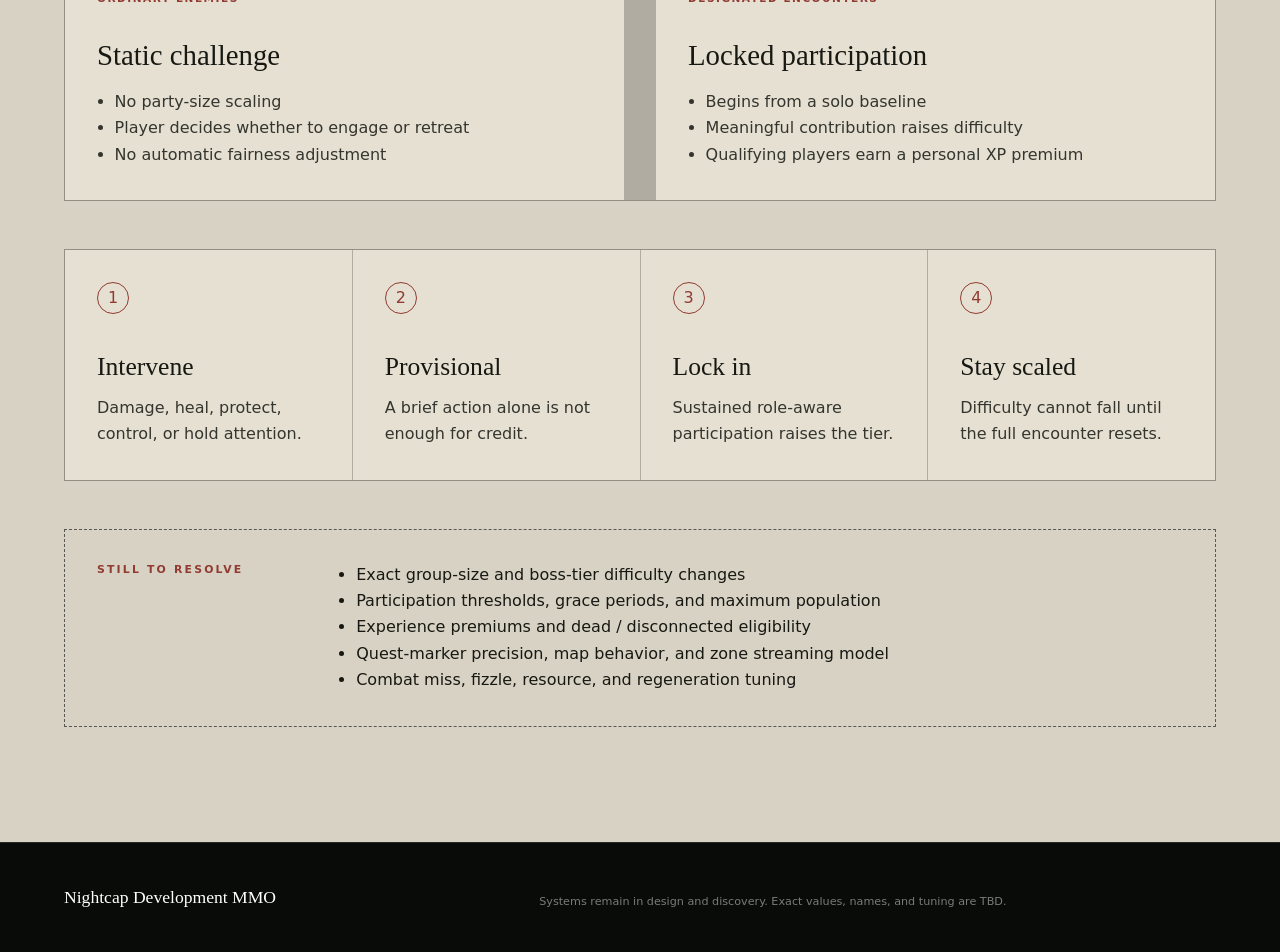
==== commit 4ffea26c: "Publish The Sill World Atlas as a site tab" ====
--- a/game-design.html
+++ b/game-design.html
@@ -28,6 +28,7 @@
       <nav class="site-nav" aria-label="Site sections">
         <a href="index.html">World concept</a>
         <a href="game-design.html" aria-current="page">Game design</a>
+        <a href="world-atlas.html">World Atlas</a>
       </nav>
 
       <span class="status-chip">Provisional systems</span>
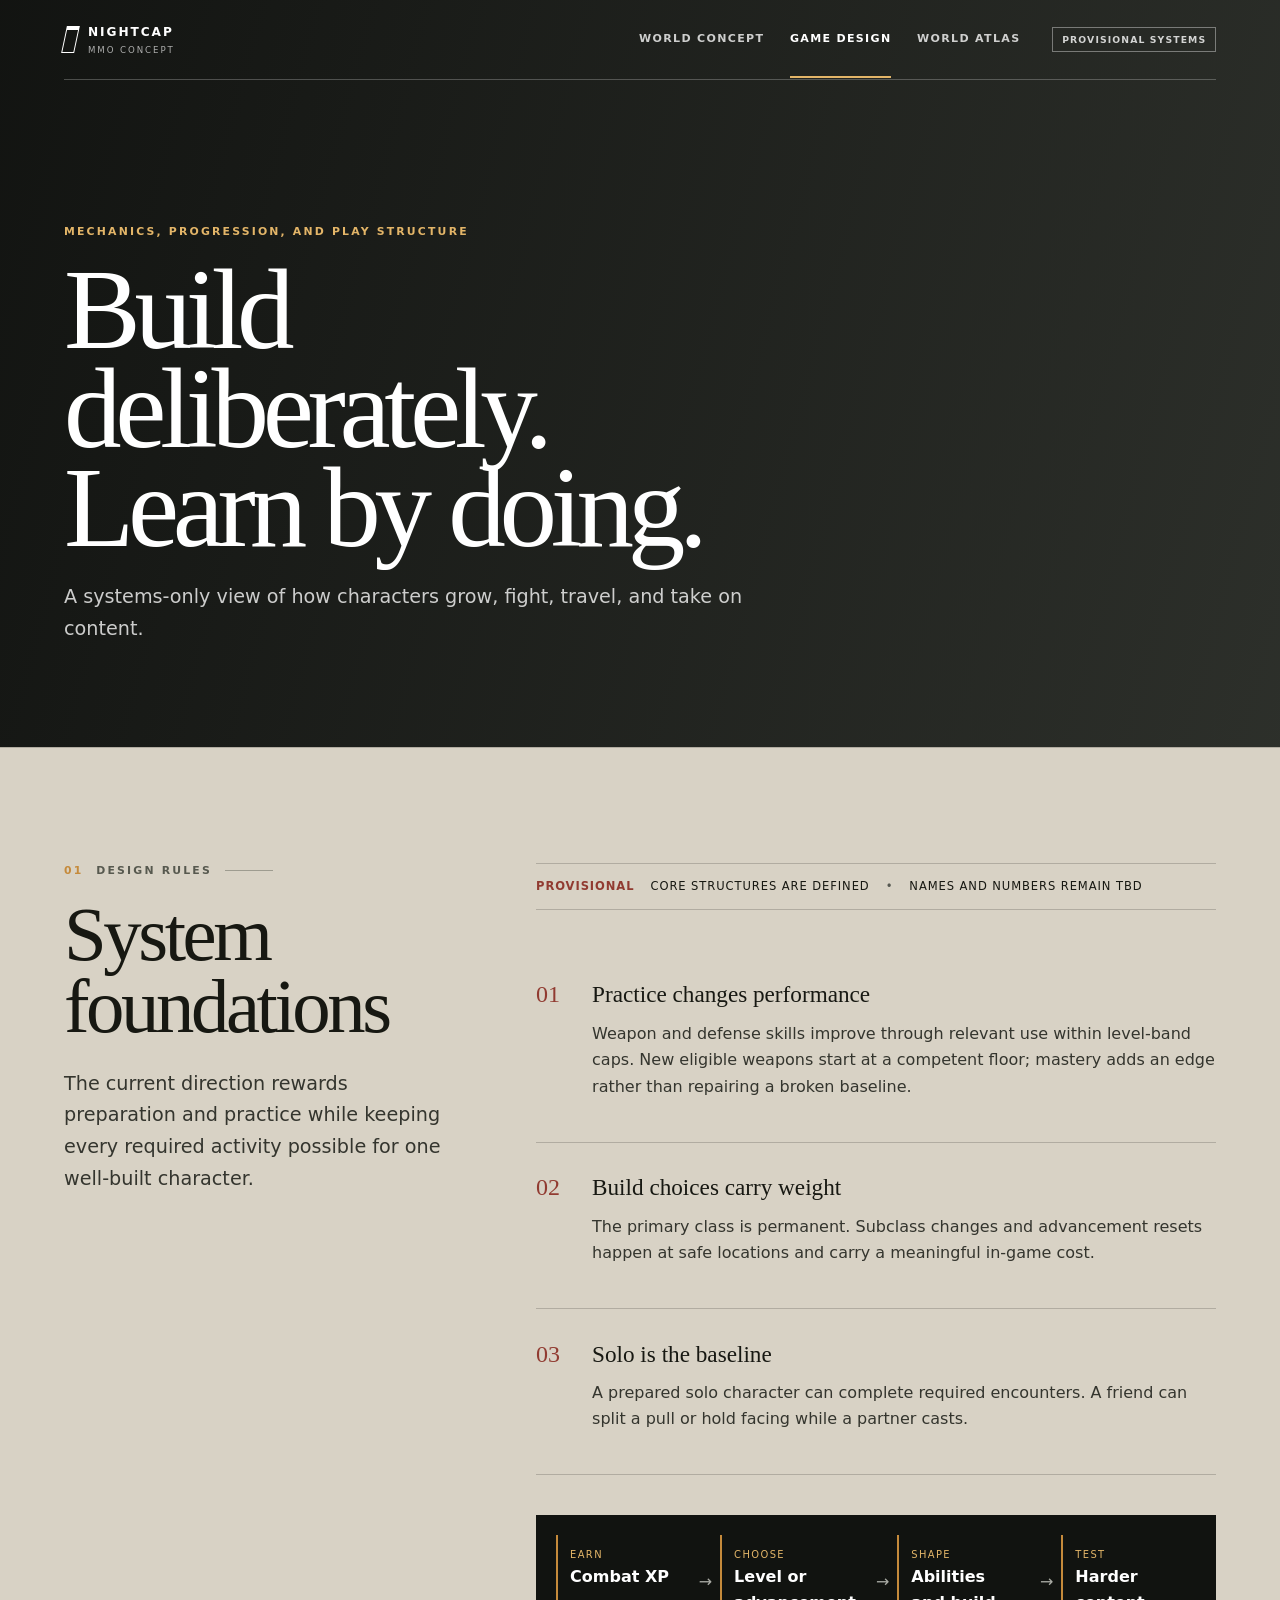
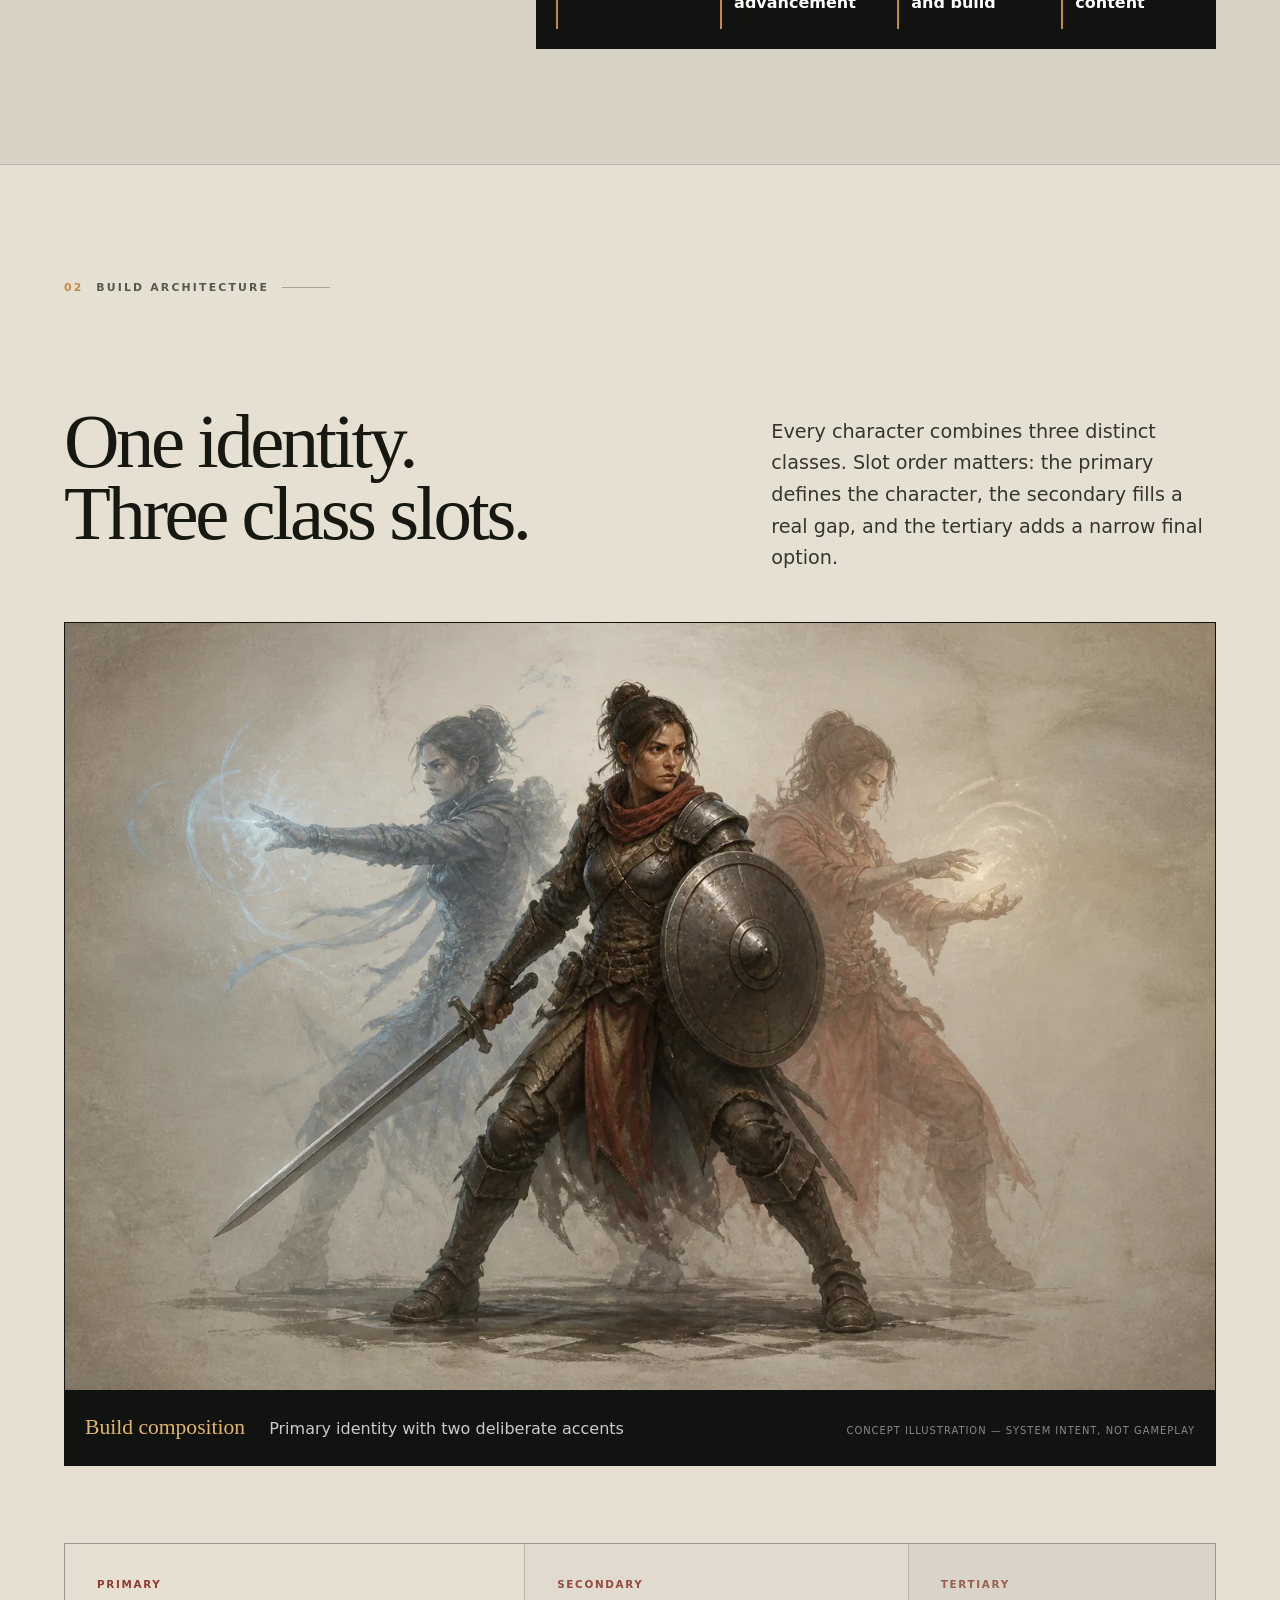
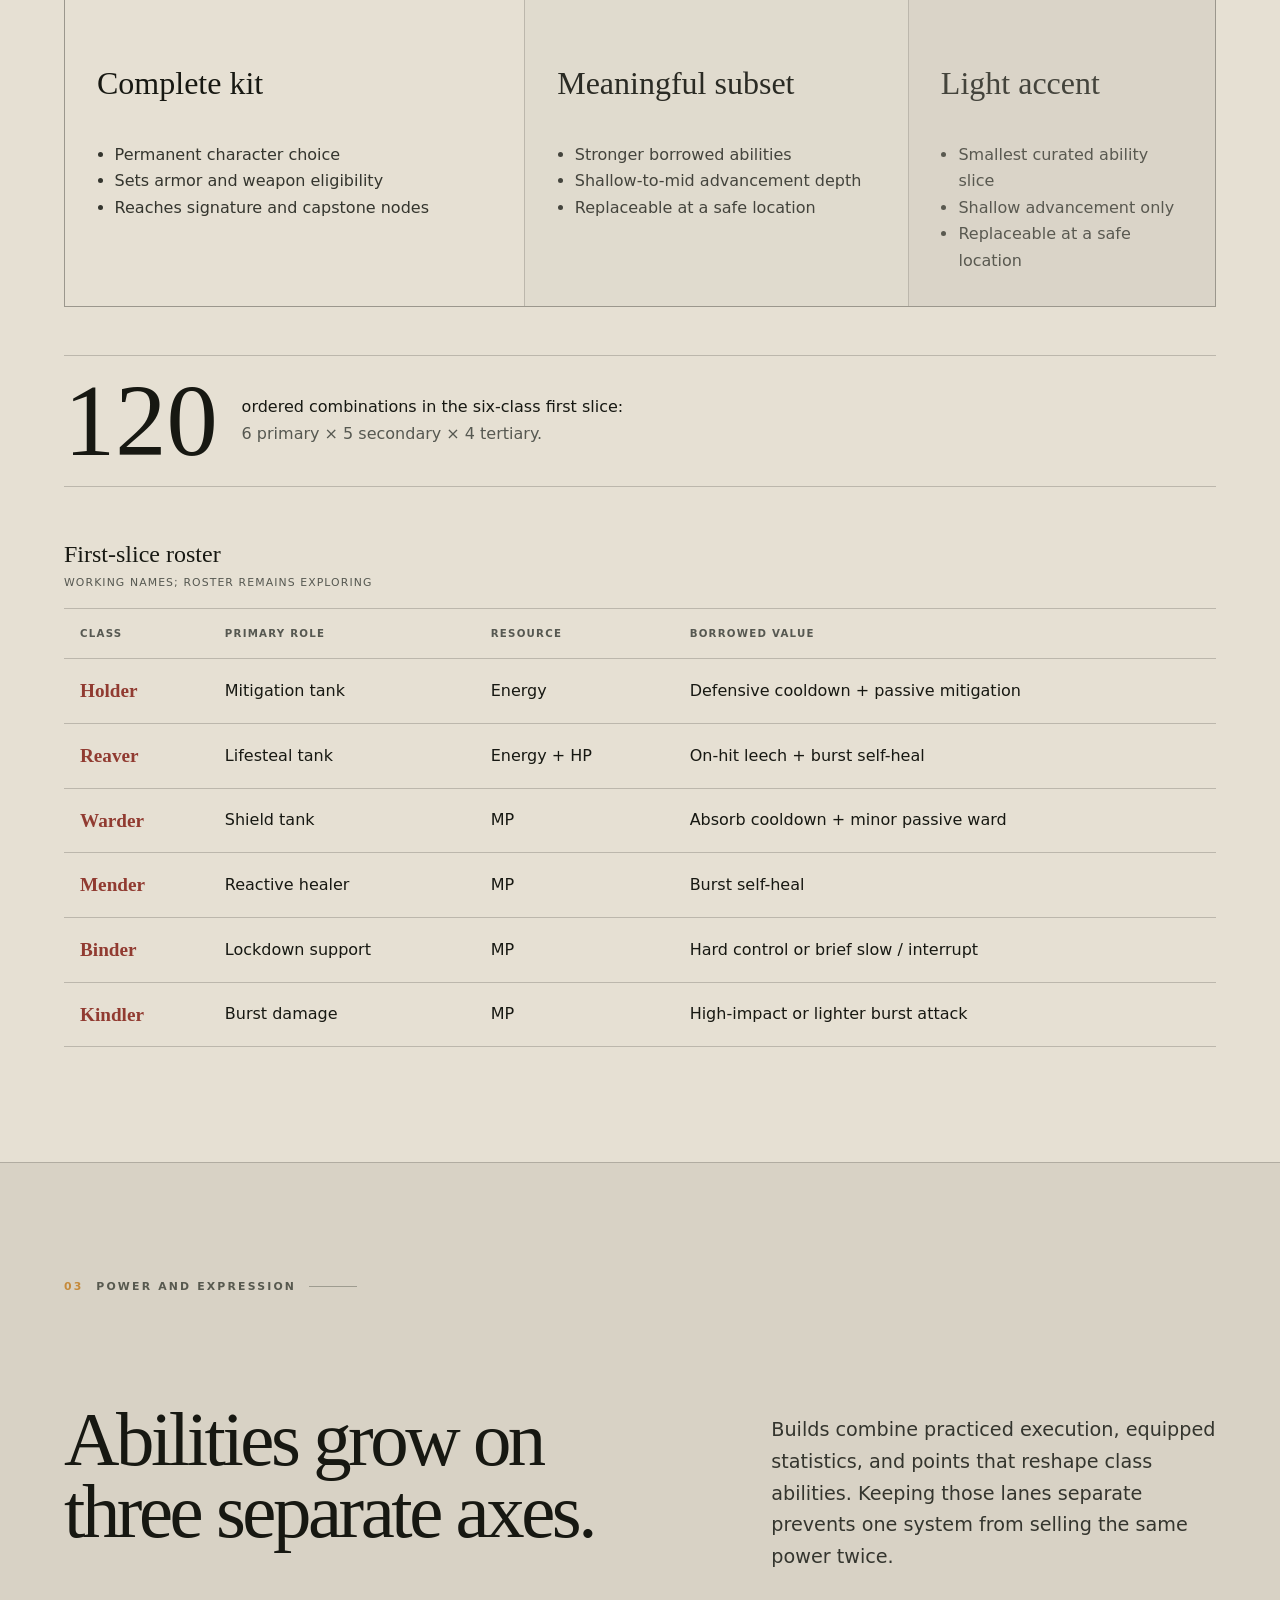
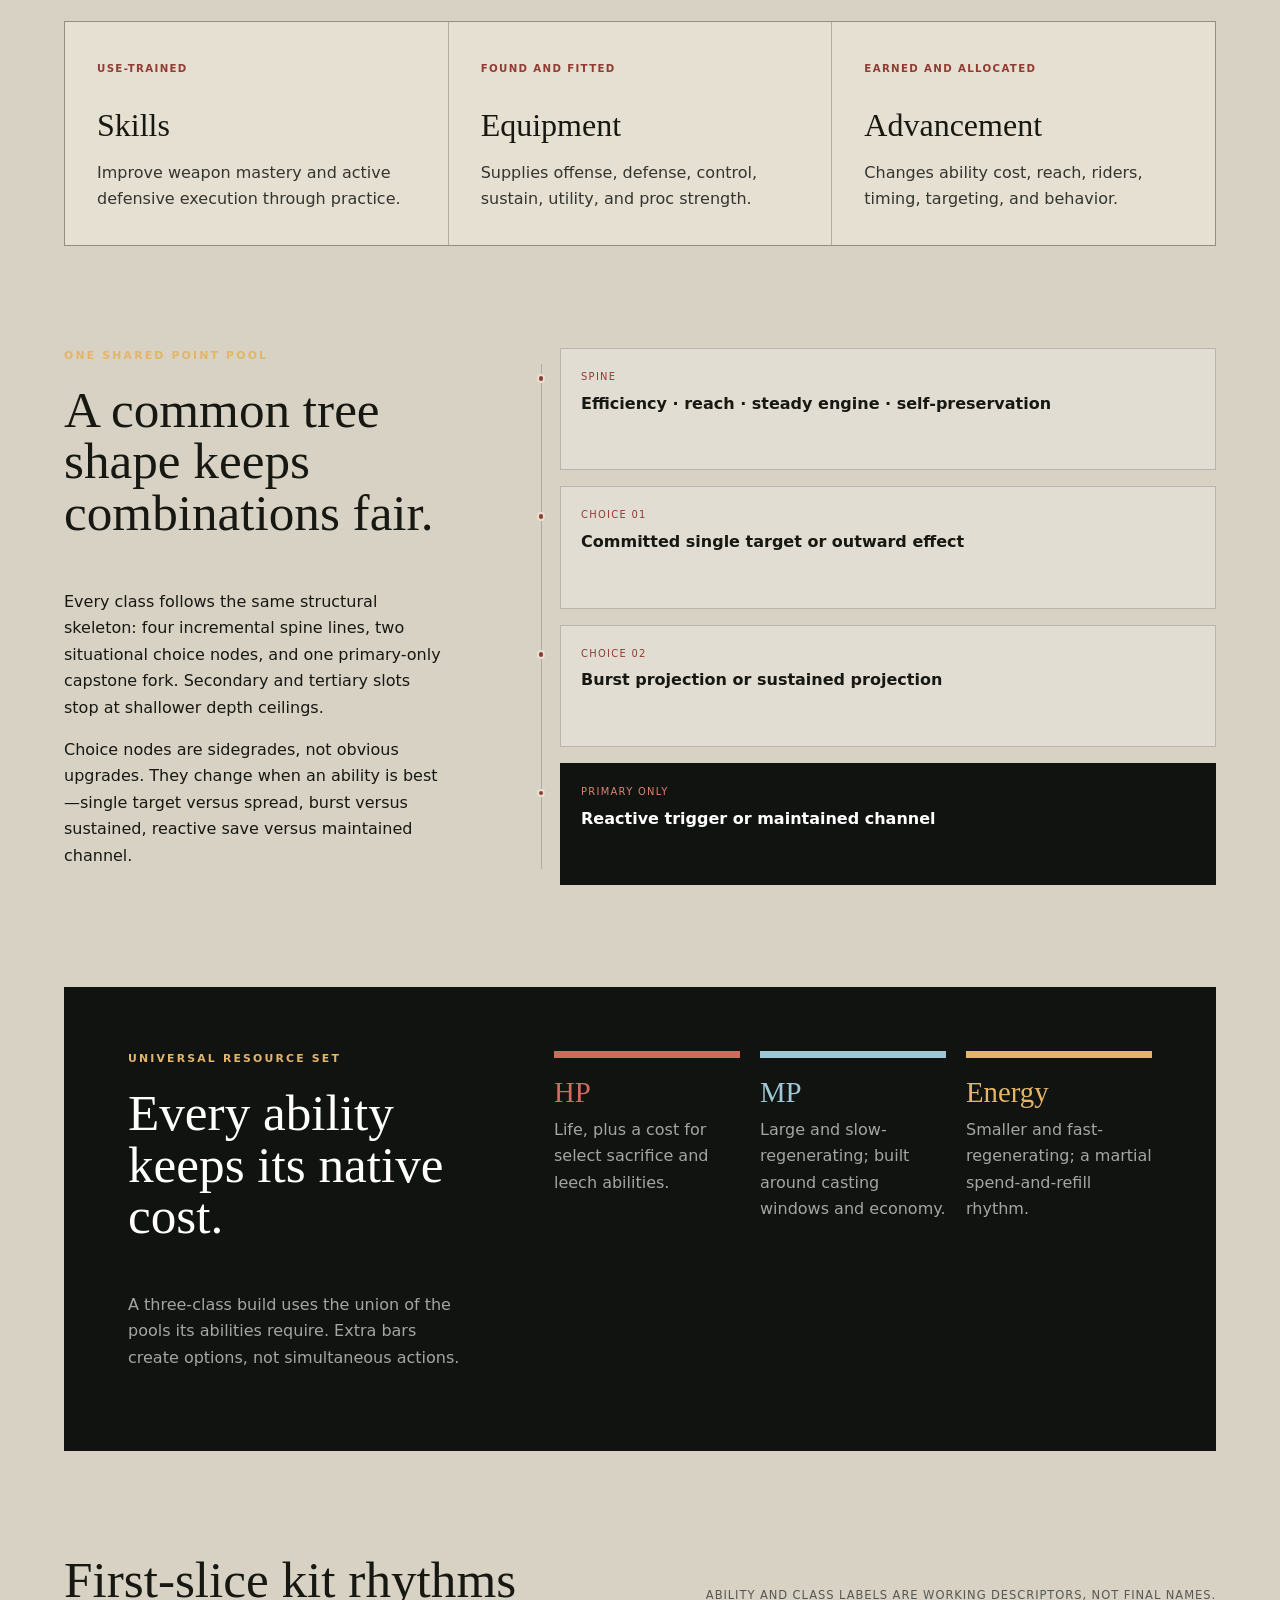
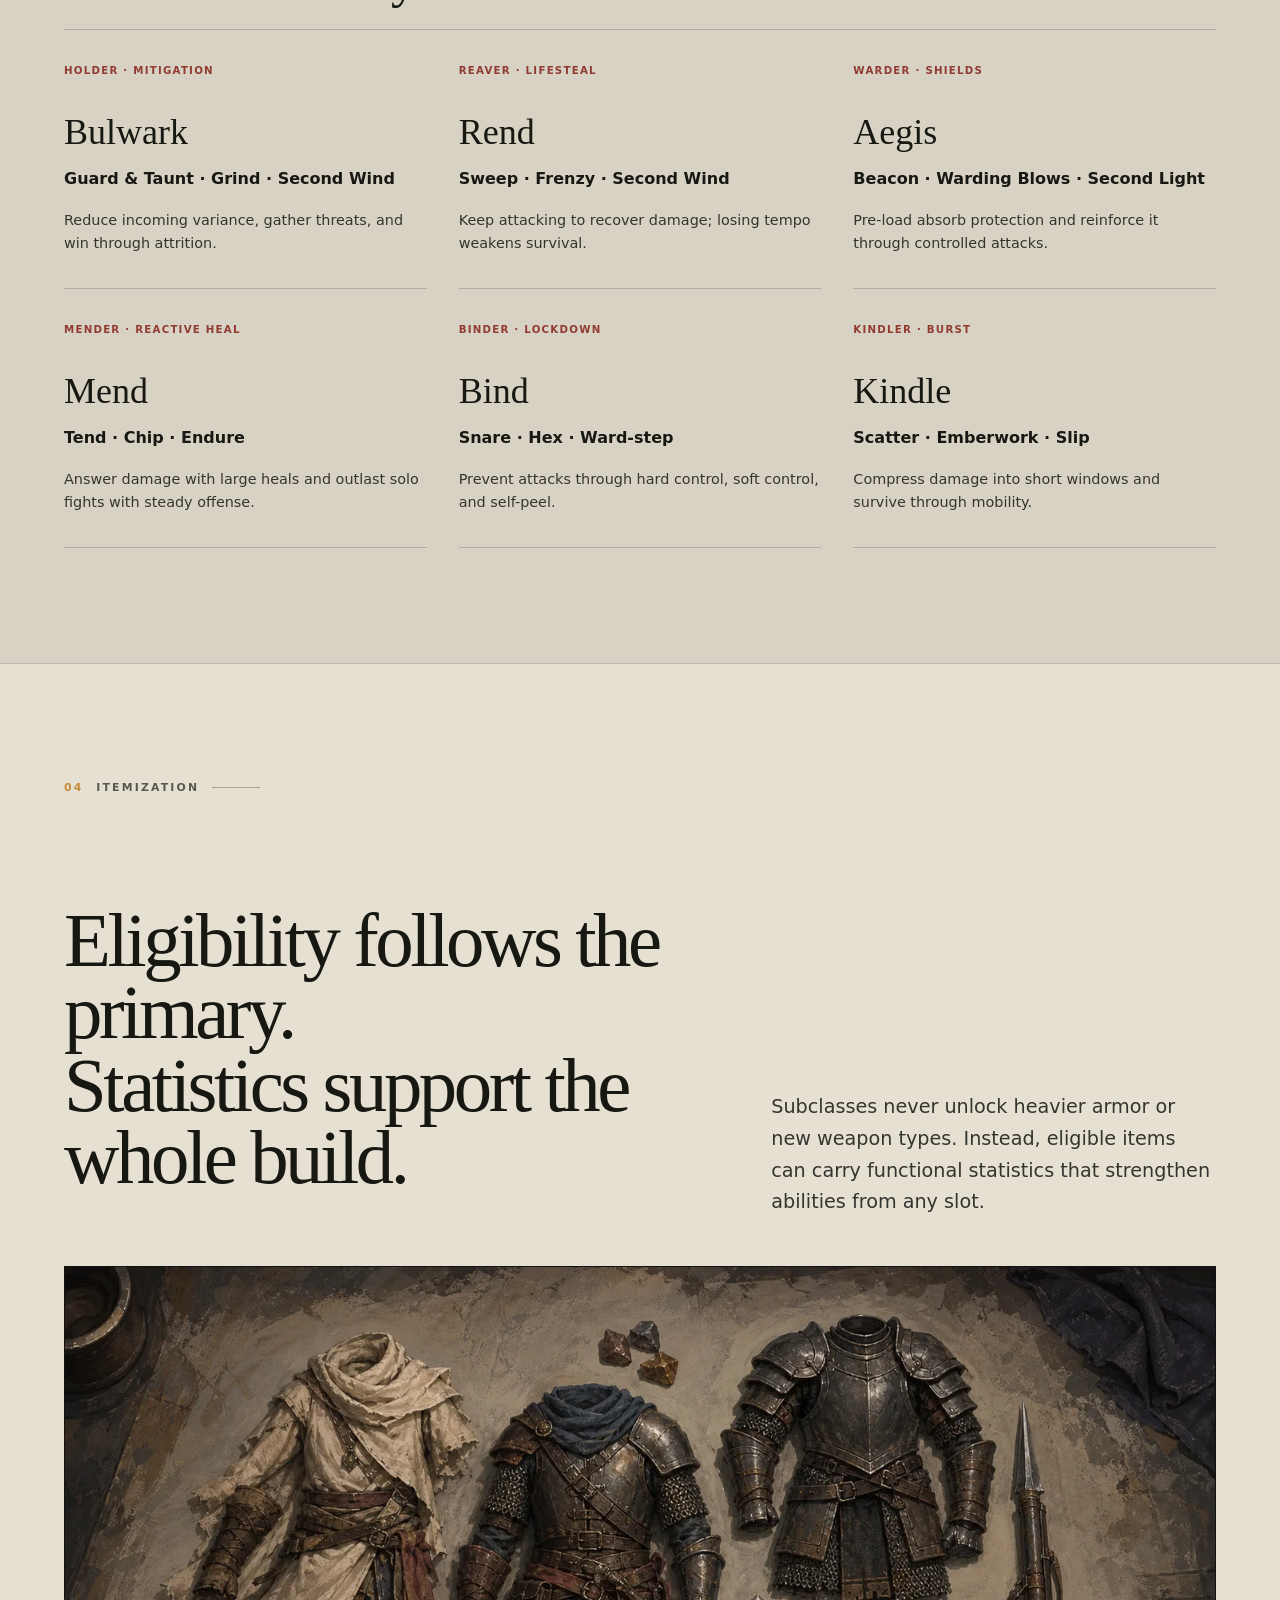
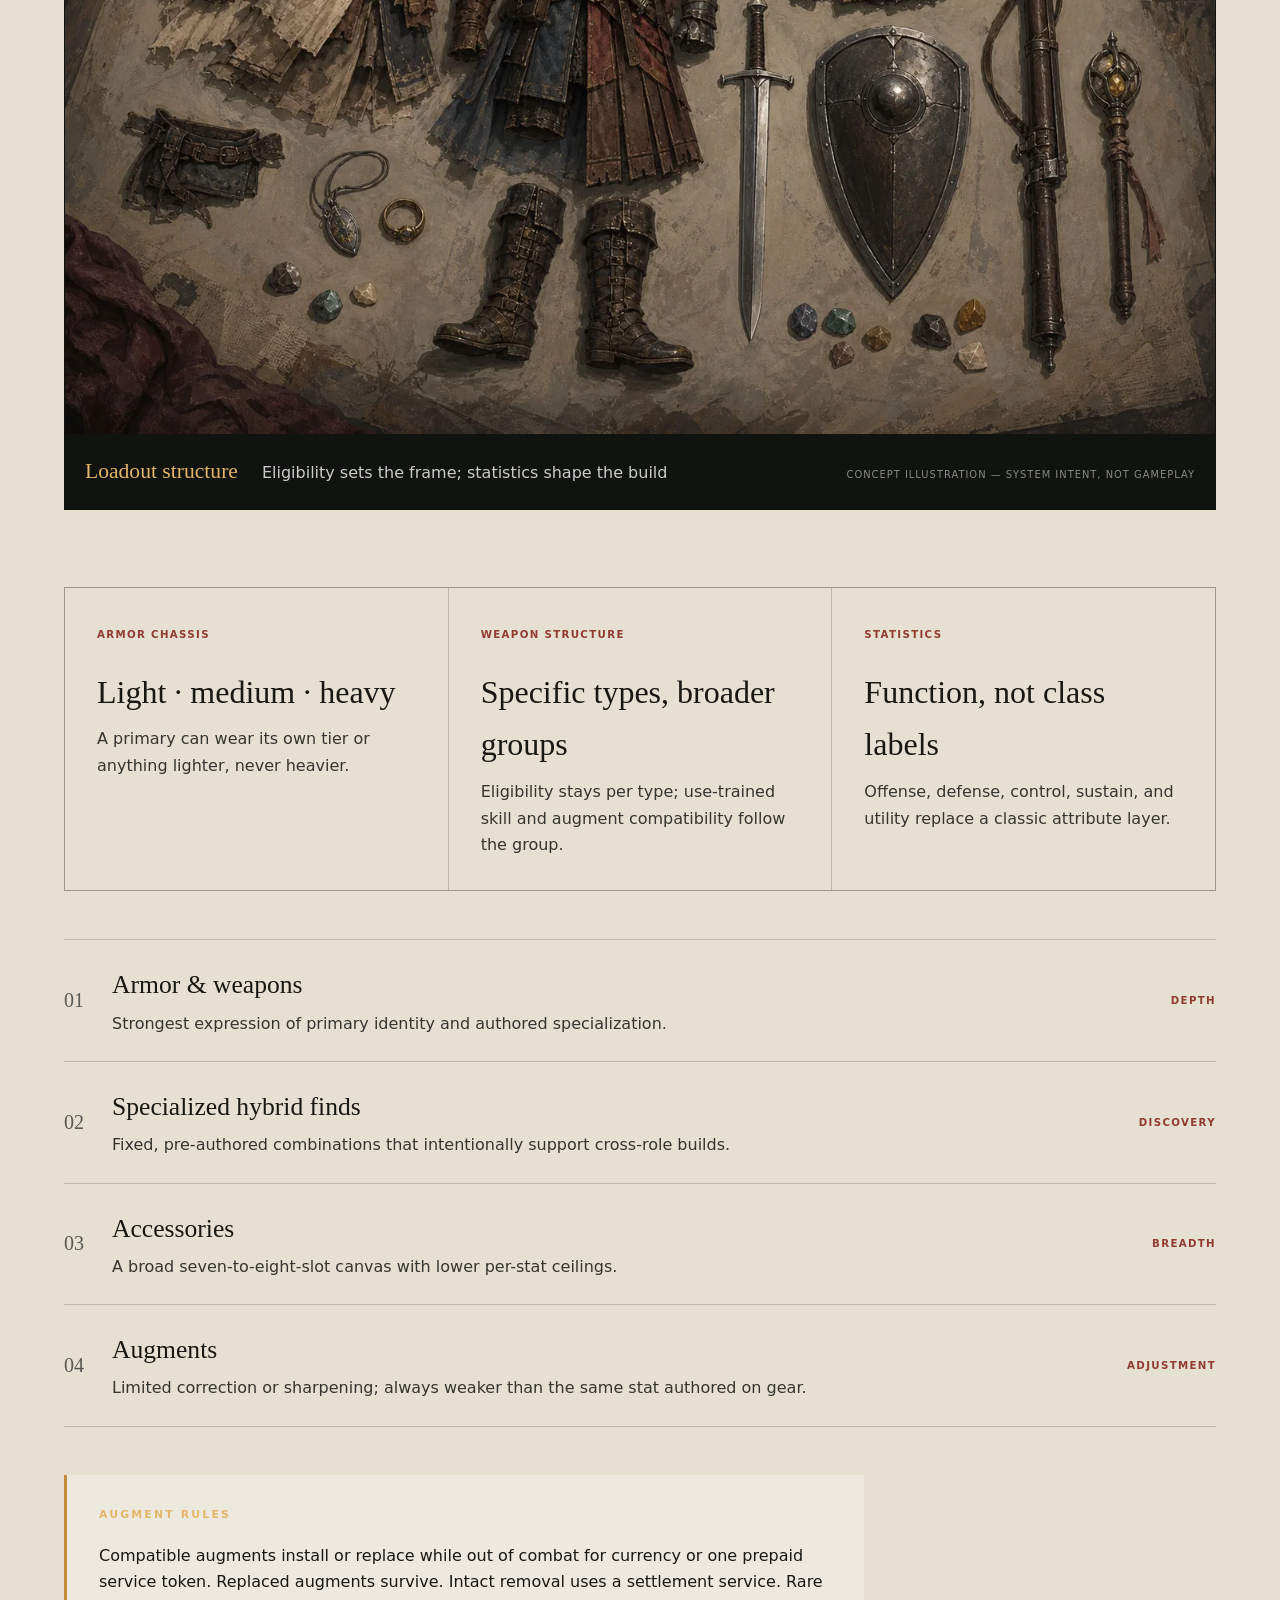
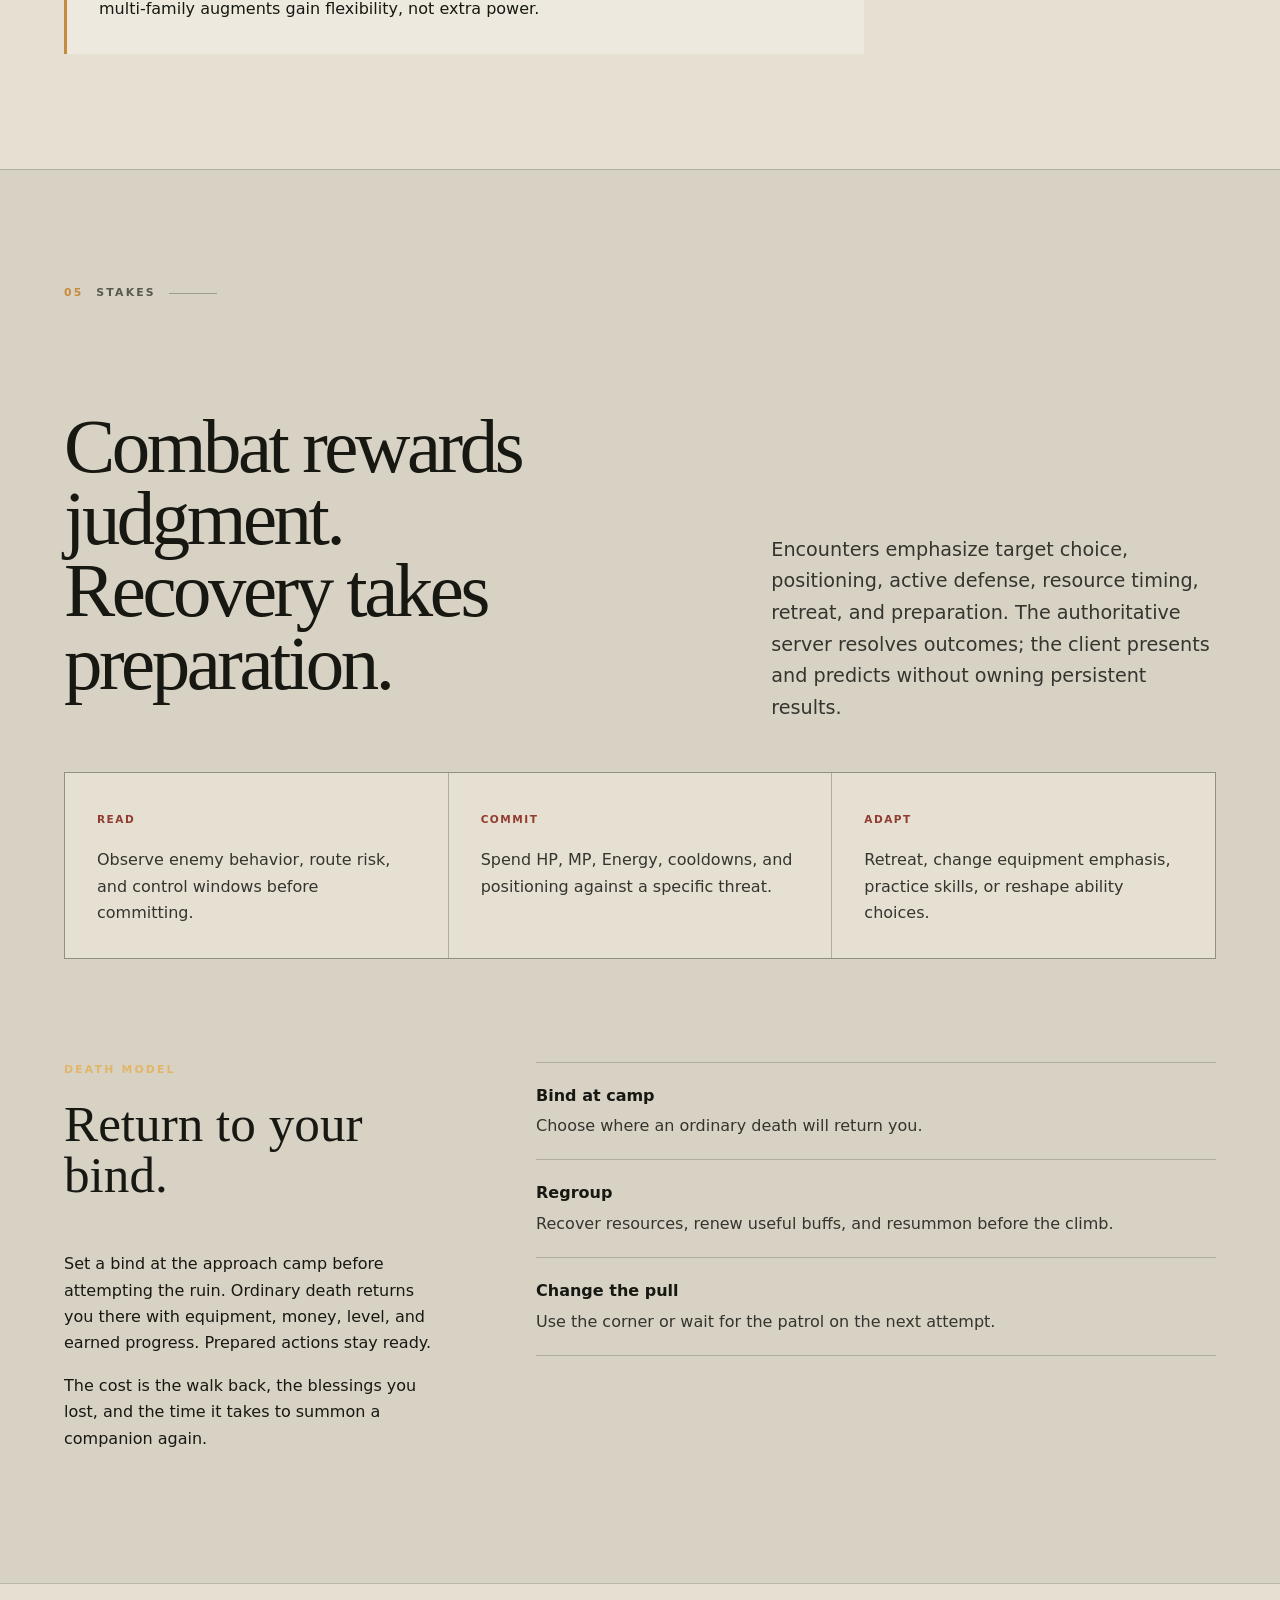
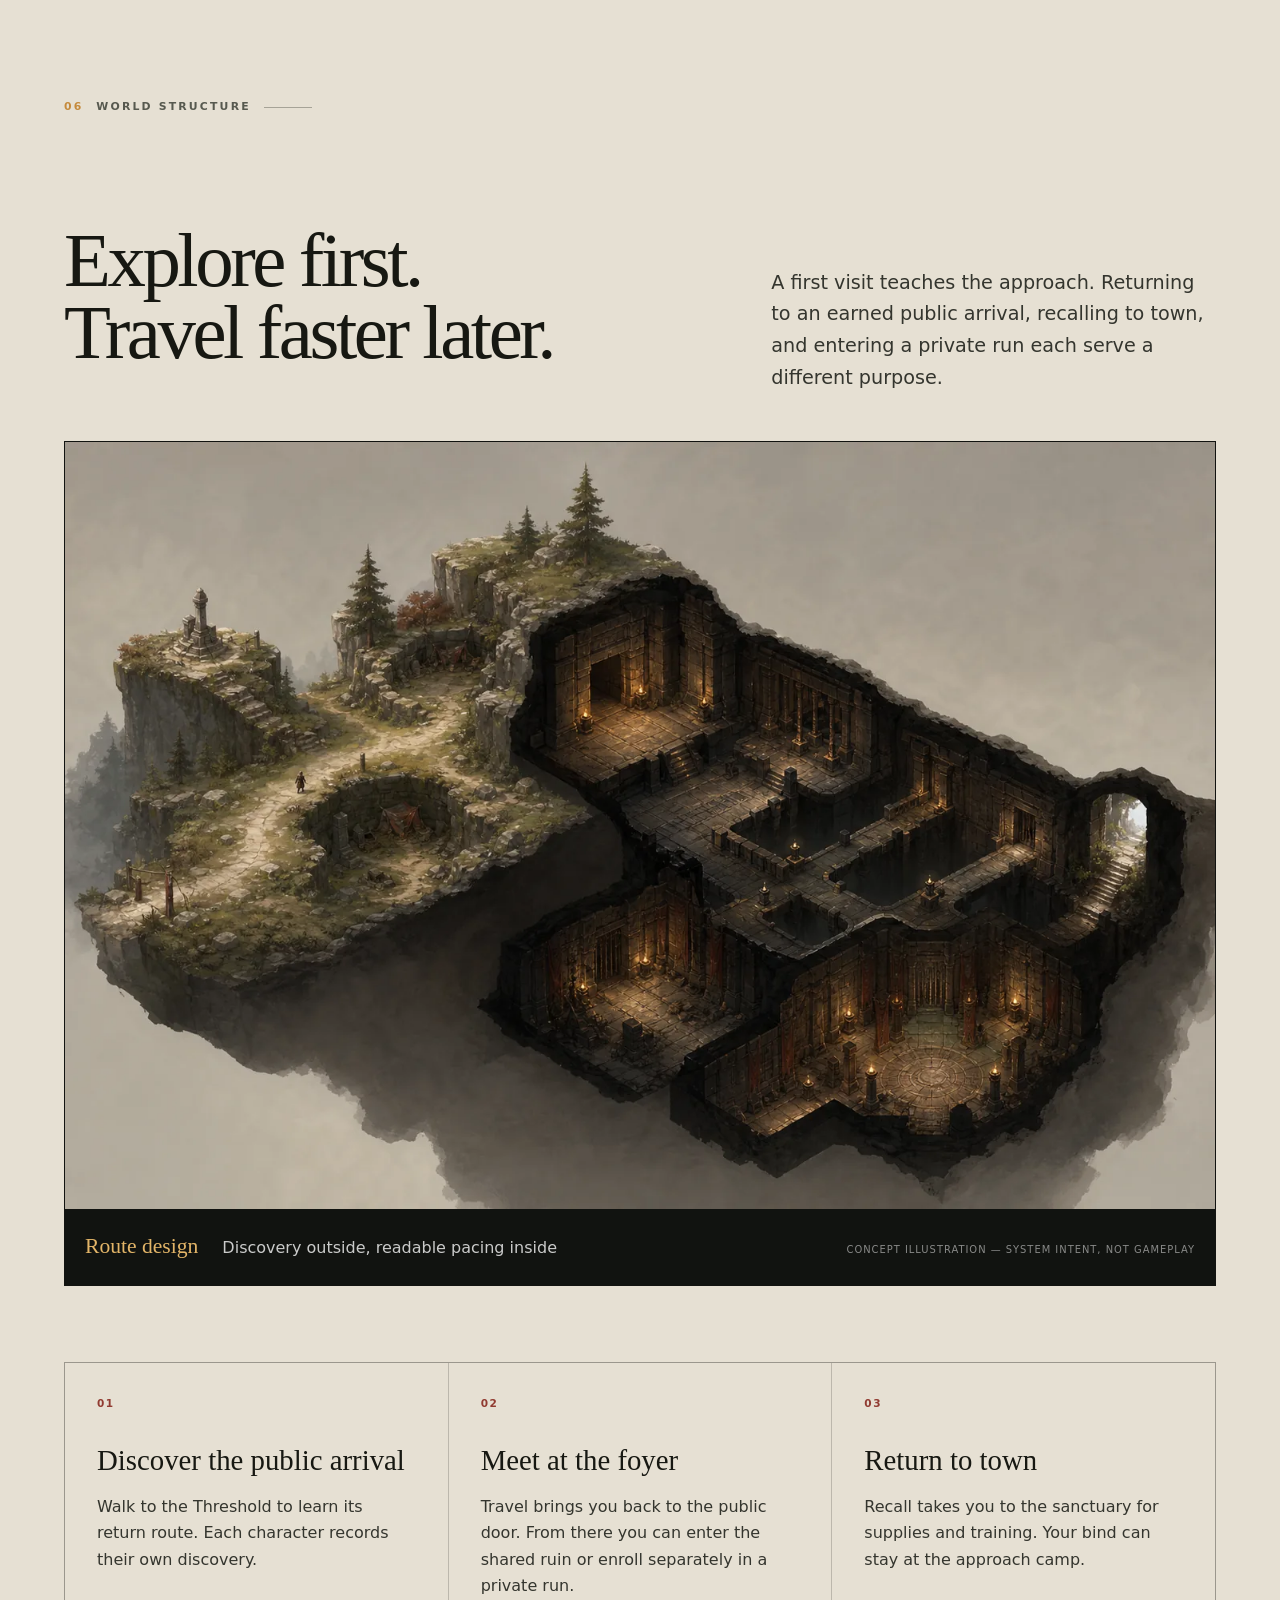
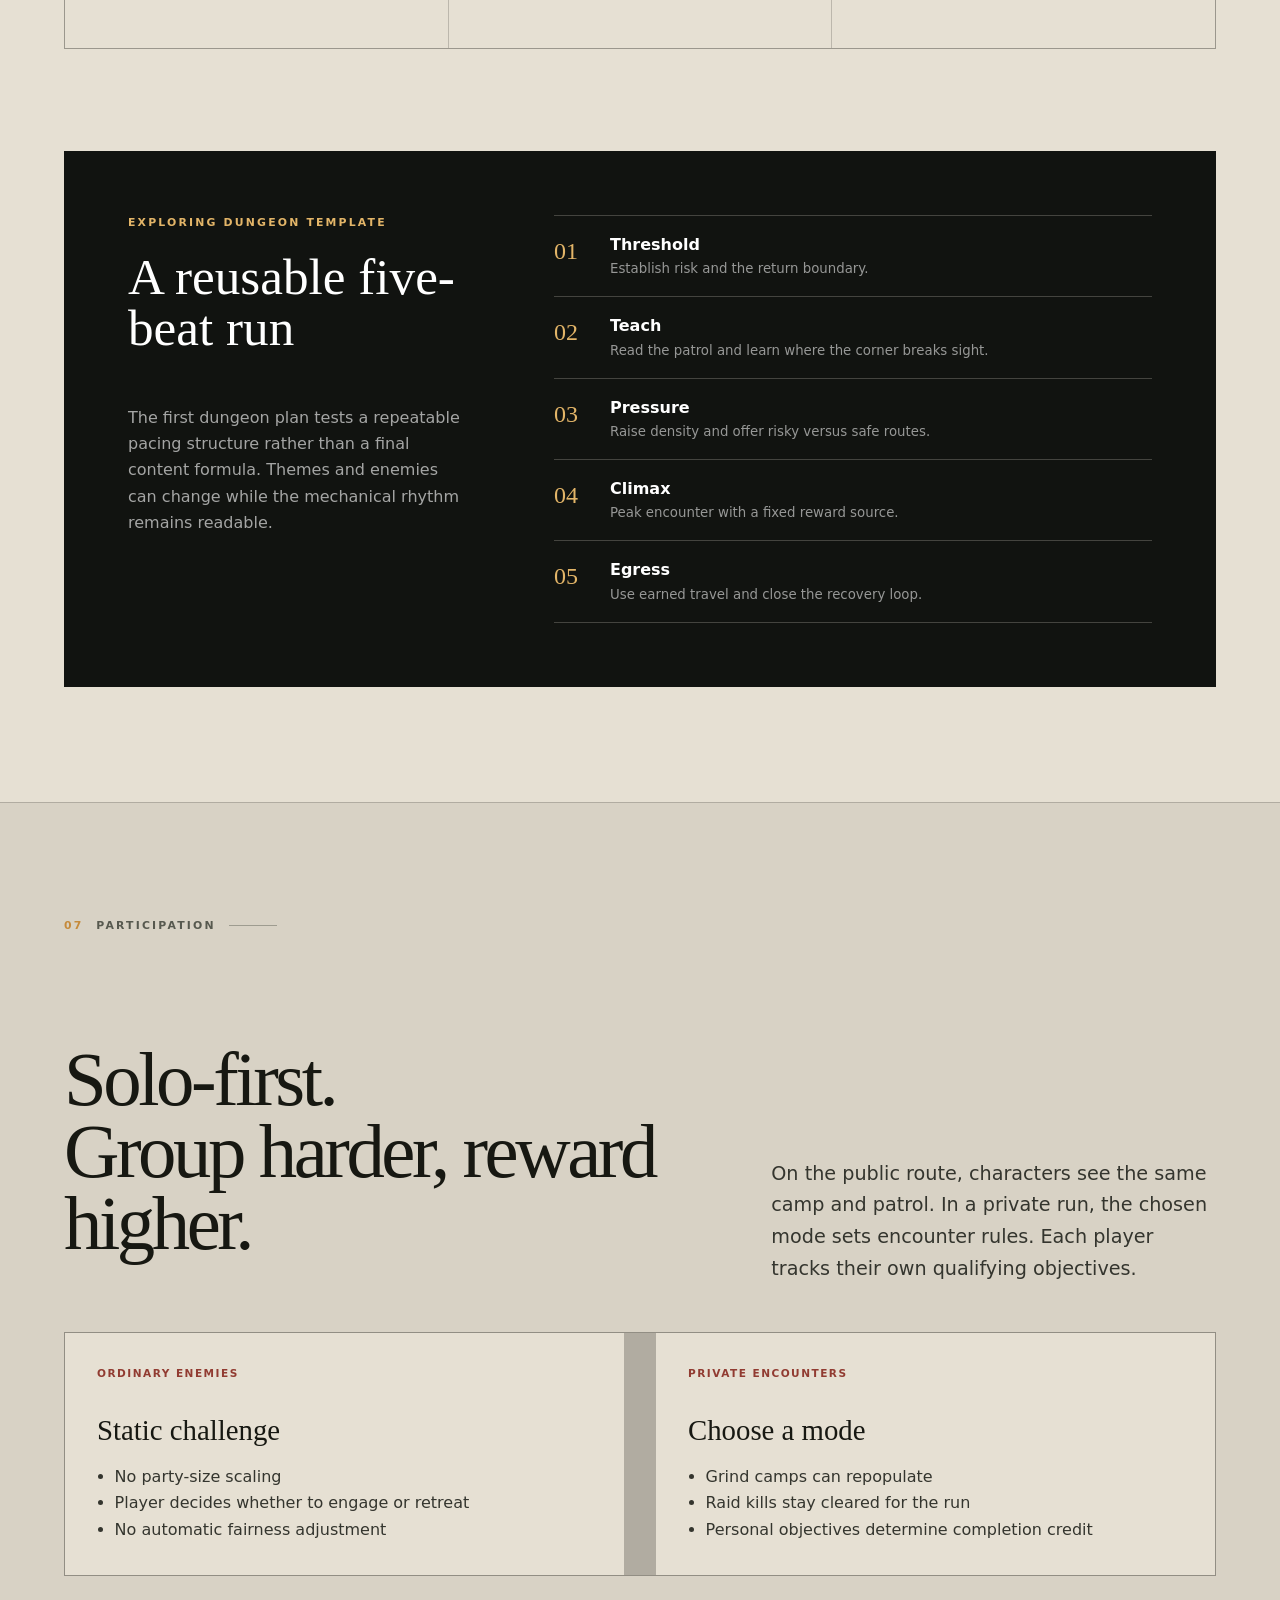
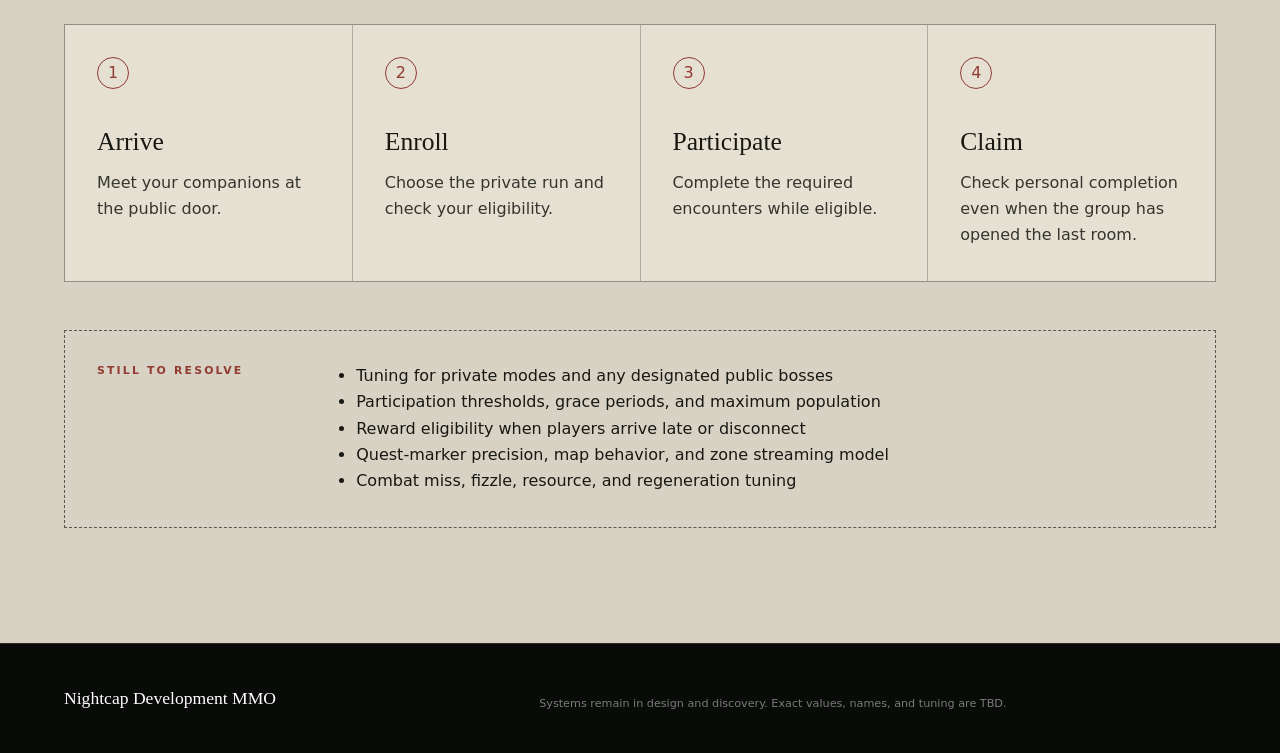
==== commit 1274da95: "Ground the world concept in the atlas and retire dragonkin lore" ====
--- a/game-design.html
+++ b/game-design.html
@@ -90,8 +90,7 @@
                 <div>
                   <h3>Solo is the baseline</h3>
                   <p>
-                    Every required encounter is designed for solo completion. Grouping
-                    increases difficulty and rewards instead of unlocking mandatory roles.
+                    A prepared solo character can complete required encounters. A friend can split a pull or hold facing while a partner casts.
                   </p>
                 </div>
               </article>
@@ -369,7 +368,7 @@
         <div class="page-shell">
           <div class="design-section-heading design-section-heading-wide">
             <p class="section-kicker"><span>05</span> Stakes</p>
-            <h2 id="combat-title">Combat rewards judgment.<br>Failure leaves a recoverable cost.</h2>
+            <h2 id="combat-title">Combat rewards judgment.<br>Recovery takes preparation.</h2>
             <p>
               Encounters emphasize target choice, positioning, active defense, resource
               timing, retreat, and preparation. The authoritative server resolves outcomes;
@@ -386,23 +385,14 @@
           <div class="death-layout">
             <div>
               <p class="eyebrow">Death model</p>
-              <h3>Gear stays. Experience waits where you fell.</h3>
-              <p>
-                Early levels have a no-loss grace band. Above it, death removes a fixed
-                percentage of the current level's experience and can lower the character's
-                level. Exact thresholds and percentages are still tuning.
-              </p>
-              <p>
-                De-leveling is soft: earned abilities and items remain usable, while
-                level-scaled statistics and skill caps fall. Banked advancement points
-                are never lost.
-              </p>
+              <h3>Return to your bind.</h3>
+              <p>Set a bind at the approach camp before attempting the ruin. Ordinary death returns you there with equipment, money, level, and earned progress. Prepared actions stay ready.</p>
+              <p>The cost is the walk back, the blessings you lost, and the time it takes to summon a companion again.</p>
             </div>
             <ol class="recovery-flow">
-              <li><strong>Respawn equipped</strong><span>All gear and inventory remain on the character.</span></li>
-              <li><strong>Recover the exact loss</strong><span>Each death leaves a separate corpse holding that death's experience.</span></li>
-              <li><strong>Choose the return</strong><span>Reclaim it in place or pay a hub summoner to bring it back.</span></li>
-              <li><strong>Beat the clock</strong><span>Recovery lasts 48 real-time hours and pauses during server downtime.</span></li>
+              <li><strong>Bind at camp</strong><span>Choose where an ordinary death will return you.</span></li>
+              <li><strong>Regroup</strong><span>Recover resources, renew useful buffs, and resummon before the climb.</span></li>
+              <li><strong>Change the pull</strong><span>Use the corner or wait for the patrol on the next attempt.</span></li>
             </ol>
           </div>
         </div>
@@ -414,9 +404,7 @@
             <p class="section-kicker"><span>06</span> World structure</p>
             <h2 id="zones-title">Explore first.<br>Travel faster later.</h2>
             <p>
-              Open regions are not universally scaled into guaranteed fairness. Zone
-              boundaries, streaming, maps, weather, and final navigation tools remain open,
-              but discovery-driven travel and dungeon access already have firm rules.
+              A first visit teaches the approach. Returning to an earned public arrival, recalling to town, and entering a private run each serve a different purpose.
             </p>
           </div>
 
@@ -439,21 +427,18 @@
           <div class="zone-rules">
             <article>
               <p class="zone-number">01</p>
-              <h3>One waypoint per zone</h3>
-              <p>Its position is fixed for everyone, hidden in a meaningful location, and activated by standing on it.</p>
-              <small>Account-wide discovery, costs, and cooldowns: TBD</small>
+              <h3>Discover the public arrival</h3>
+              <p>Walk to the Threshold to learn its return route. Each character records their own discovery.</p>
             </article>
             <article>
               <p class="zone-number">02</p>
-              <h3>Dungeon entry cannot be skipped</h3>
-              <p>An instance waypoint works only after entering normally. It cannot bypass the entrance from outside.</p>
-              <small>Checkpoint and instance-persistence rules: TBD</small>
+              <h3>Meet at the foyer</h3>
+              <p>Travel brings you back to the public door. From there you can enter the shared ruin or enroll separately in a private run.</p>
             </article>
             <article>
               <p class="zone-number">03</p>
-              <h3>Access is earned per account</h3>
-              <p>Lower dungeons unlock through discovery; higher ones use access quests. Every participating account needs its own unlock.</p>
-              <small>The level boundary between those methods: TBD</small>
+              <h3>Return to town</h3>
+              <p>Recall takes you to the sanctuary for supplies and training. Your bind can stay at the approach camp.</p>
             </article>
           </div>
 
@@ -469,7 +454,7 @@
             </div>
             <ol aria-label="Five-beat dungeon structure">
               <li><span>01</span><strong>Threshold</strong><small>Establish risk and the return boundary.</small></li>
-              <li><span>02</span><strong>Teach</strong><small>Introduce space, enemies, and a hidden waypoint.</small></li>
+              <li><span>02</span><strong>Teach</strong><small>Read the patrol and learn where the corner breaks sight.</small></li>
               <li><span>03</span><strong>Pressure</strong><small>Raise density and offer risky versus safe routes.</small></li>
               <li><span>04</span><strong>Climax</strong><small>Peak encounter with a fixed reward source.</small></li>
               <li><span>05</span><strong>Egress</strong><small>Use earned travel and close the recovery loop.</small></li>
@@ -484,10 +469,7 @@
             <p class="section-kicker"><span>07</span> Participation</p>
             <h2 id="encounters-title">Solo-first.<br>Group harder, reward higher.</h2>
             <p>
-              Ordinary open-world enemies never scale with party size. Scaling belongs only
-              to dungeons and explicitly designated bosses, where real participation—not
-              party membership or one-hit tagging—drives enrollment.
-            </p>
+              On the public route, characters see the same camp and patrol. In a private run, the chosen mode sets encounter rules. Each player tracks their own qualifying objectives.</p>
           </div>
 
           <div class="encounter-compare">
@@ -501,29 +483,29 @@
               </ul>
             </article>
             <article>
-              <p>Designated encounters</p>
-              <h3>Locked participation</h3>
+              <p>Private encounters</p>
+              <h3>Choose a mode</h3>
               <ul>
-                <li>Begins from a solo baseline</li>
-                <li>Meaningful contribution raises difficulty</li>
-                <li>Qualifying players earn a personal XP premium</li>
+                <li>Grind camps can repopulate</li>
+                <li>Raid kills stay cleared for the run</li>
+                <li>Personal objectives determine completion credit</li>
               </ul>
             </article>
           </div>
 
-          <div class="enrollment-flow" aria-label="Boss participation enrollment flow">
-            <article><span>1</span><strong>Intervene</strong><p>Damage, heal, protect, control, or hold attention.</p></article>
-            <article><span>2</span><strong>Provisional</strong><p>A brief action alone is not enough for credit.</p></article>
-            <article><span>3</span><strong>Lock in</strong><p>Sustained role-aware participation raises the tier.</p></article>
-            <article><span>4</span><strong>Stay scaled</strong><p>Difficulty cannot fall until the full encounter resets.</p></article>
+          <div class="enrollment-flow" aria-label="Private run participation">
+            <article><span>1</span><strong>Arrive</strong><p>Meet your companions at the public door.</p></article>
+            <article><span>2</span><strong>Enroll</strong><p>Choose the private run and check your eligibility.</p></article>
+            <article><span>3</span><strong>Participate</strong><p>Complete the required encounters while eligible.</p></article>
+            <article><span>4</span><strong>Claim</strong><p>Check personal completion even when the group has opened the last room.</p></article>
           </div>
 
           <div class="tbd-board">
             <p class="eyebrow">Still to resolve</p>
             <ul>
-              <li>Exact group-size and boss-tier difficulty changes</li>
+              <li>Tuning for private modes and any designated public bosses</li>
               <li>Participation thresholds, grace periods, and maximum population</li>
-              <li>Experience premiums and dead / disconnected eligibility</li>
+              <li>Reward eligibility when players arrive late or disconnect</li>
               <li>Quest-marker precision, map behavior, and zone streaming model</li>
               <li>Combat miss, fizzle, resource, and regeneration tuning</li>
             </ul>
--- a/styles.css
+++ b/styles.css
@@ -598,29 +598,29 @@
   color: rgb(255 255 255 / 66%);
 }
 
-.ecology-section {
+.frontier-section {
   background: #d9d1c2;
 }
 
-.ecology-intro {
+.frontier-intro {
   display: grid;
   margin-bottom: 3rem;
 }
 
-.ecology-intro .lead-copy {
+.frontier-intro .lead-copy {
   max-width: 48rem;
 }
 
-.bestiary-figure {
+.crossing-figure {
   margin: 0 0 clamp(6rem, 12vw, 11rem);
 }
 
-.bestiary-figure img {
+.crossing-figure img {
   width: 100%;
   background: #ddd5c7;
 }
 
-.bestiary-figure figcaption {
+.crossing-figure figcaption {
   display: flex;
   justify-content: space-between;
   gap: 1rem;
@@ -633,23 +633,23 @@
   text-transform: uppercase;
 }
 
-.apex-figure {
+.territory-figure {
   position: relative;
   margin: 0;
   background: var(--night);
   color: #fff;
 }
 
-.apex-figure img {
+.territory-figure img {
   width: 100%;
 }
 
-.apex-figure figcaption {
+.territory-figure figcaption {
   padding: clamp(1.5rem, 4vw, 3.5rem);
   background: var(--night);
 }
 
-.apex-figure blockquote {
+.territory-figure h3 {
   margin-bottom: 1.5rem;
   font-family: var(--serif);
   font-size: clamp(2rem, 5vw, 4.4rem);
@@ -657,9 +657,15 @@
   line-height: 1;
 }
 
-.apex-figure figcaption > p:last-child {
+.territory-figure figcaption > p:last-child {
   max-width: 38rem;
   color: rgb(255 255 255 / 60%);
+}
+
+.local-ecology {
+  max-width: 62ch;
+  margin: 2.5rem 0 0;
+  font-size: 1.125rem;
 }
 
 .delvers-section {
@@ -894,7 +900,7 @@
   padding-block: clamp(6rem, 12vw, 12rem);
   background:
     linear-gradient(rgb(11 13 10 / 90%), rgb(11 13 10 / 94%)),
-    url("assets/concept-art/01-hero-frontier.webp") center / cover;
+    url("assets/concept-art/the-sill/l4-weirfields.webp") center / cover;
   color: #fff;
   text-align: center;
 }
@@ -1011,7 +1017,7 @@
 
   .premise-layout,
   .split-heading,
-  .ecology-intro {
+  .frontier-intro {
     grid-template-columns: minmax(0, 1fr) minmax(20rem, 0.82fr);
     gap: clamp(3rem, 8vw, 8rem);
   }
@@ -1019,7 +1025,7 @@
   .premise-copy,
   .split-heading > p,
   .split-heading > div:last-child,
-  .ecology-intro .lead-copy {
+  .frontier-intro .lead-copy {
     align-self: end;
   }
 
@@ -1043,7 +1049,7 @@
     object-fit: cover;
   }
 
-  .apex-figure figcaption {
+  .territory-figure figcaption {
     position: absolute;
     right: 0;
     bottom: 0;
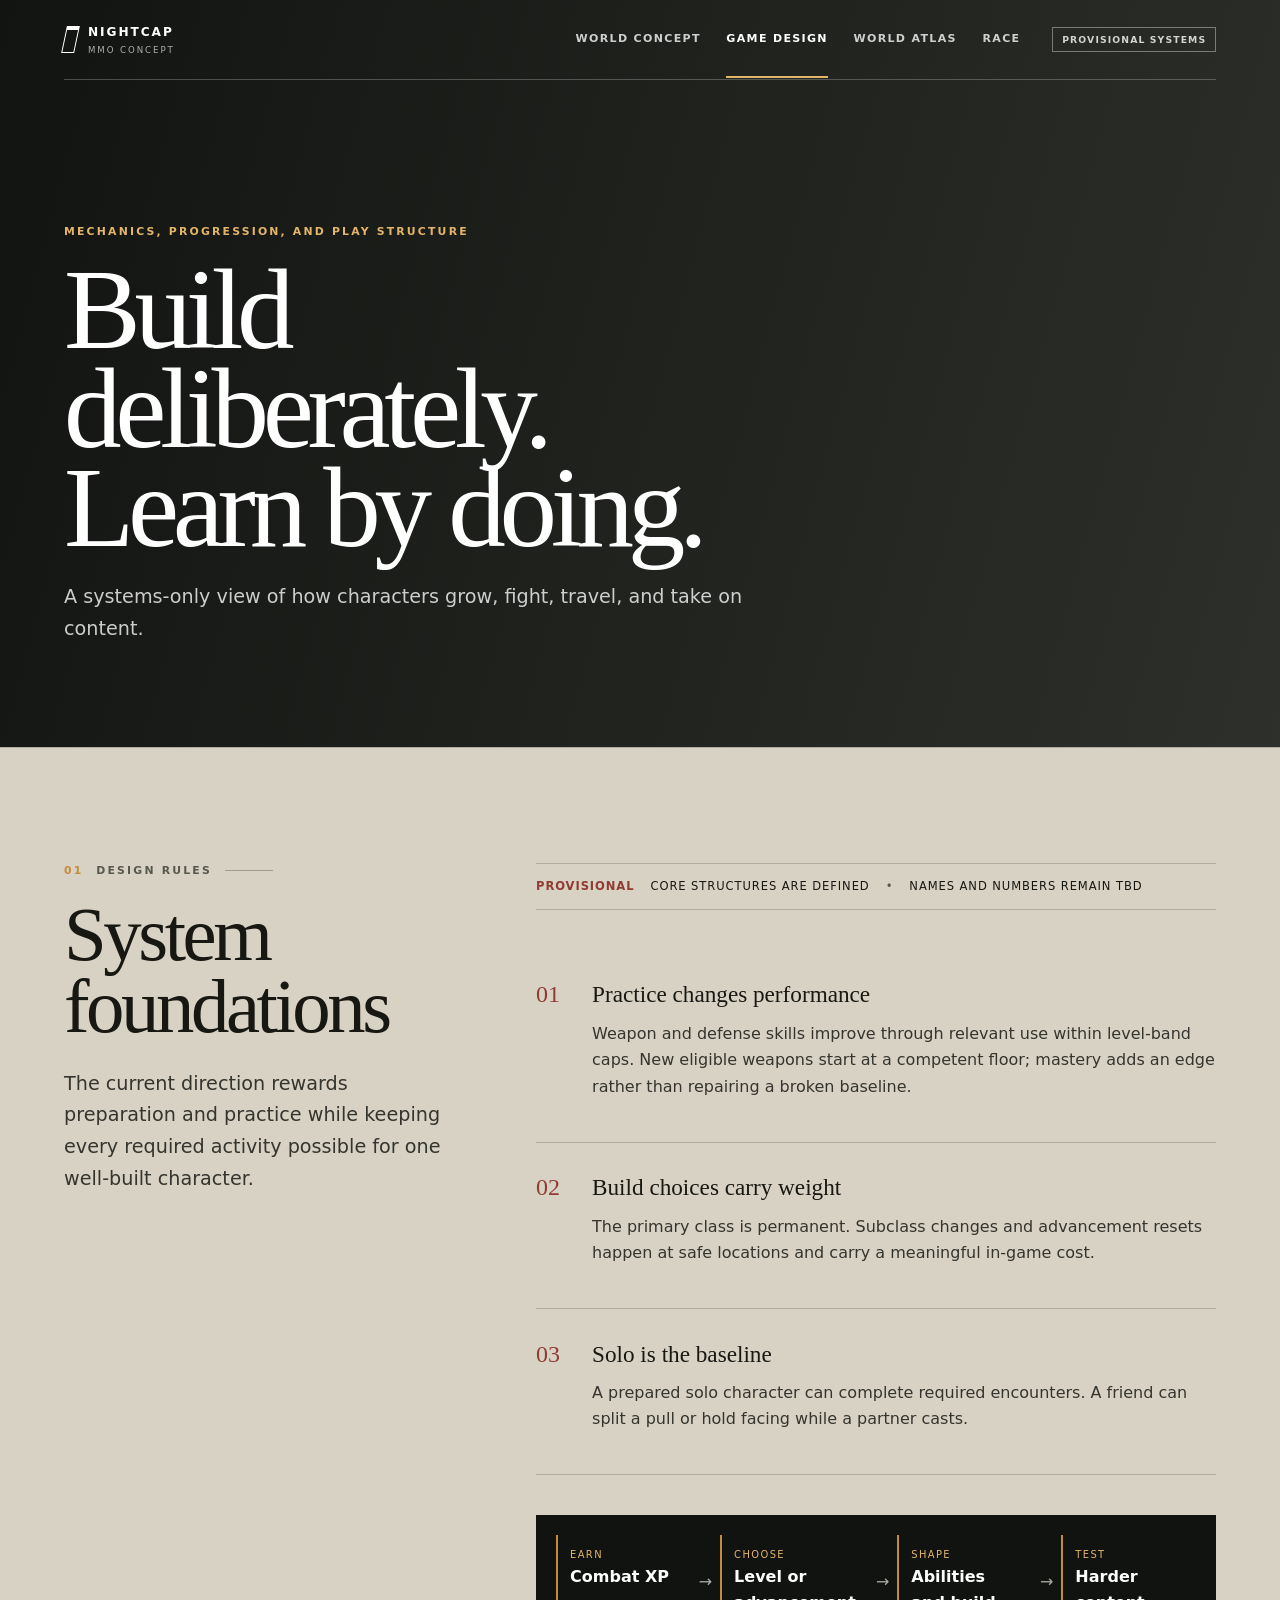
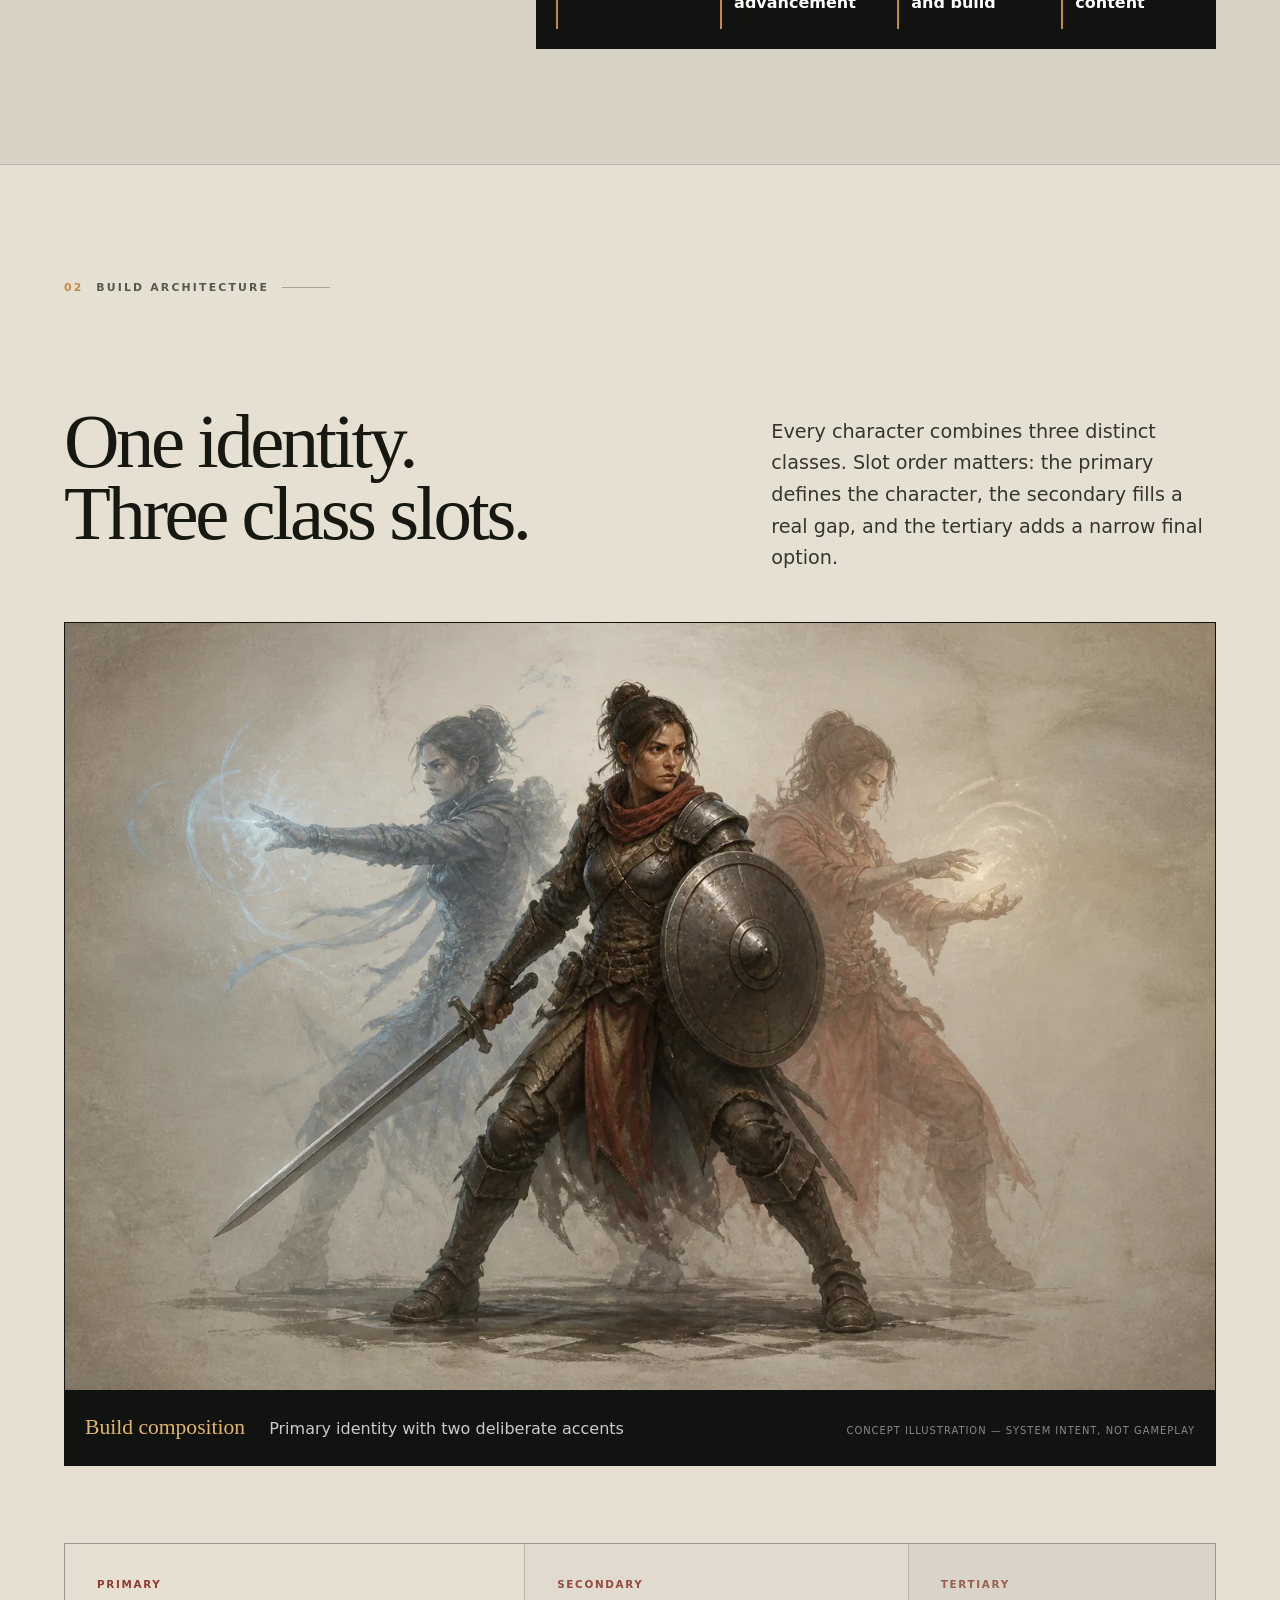
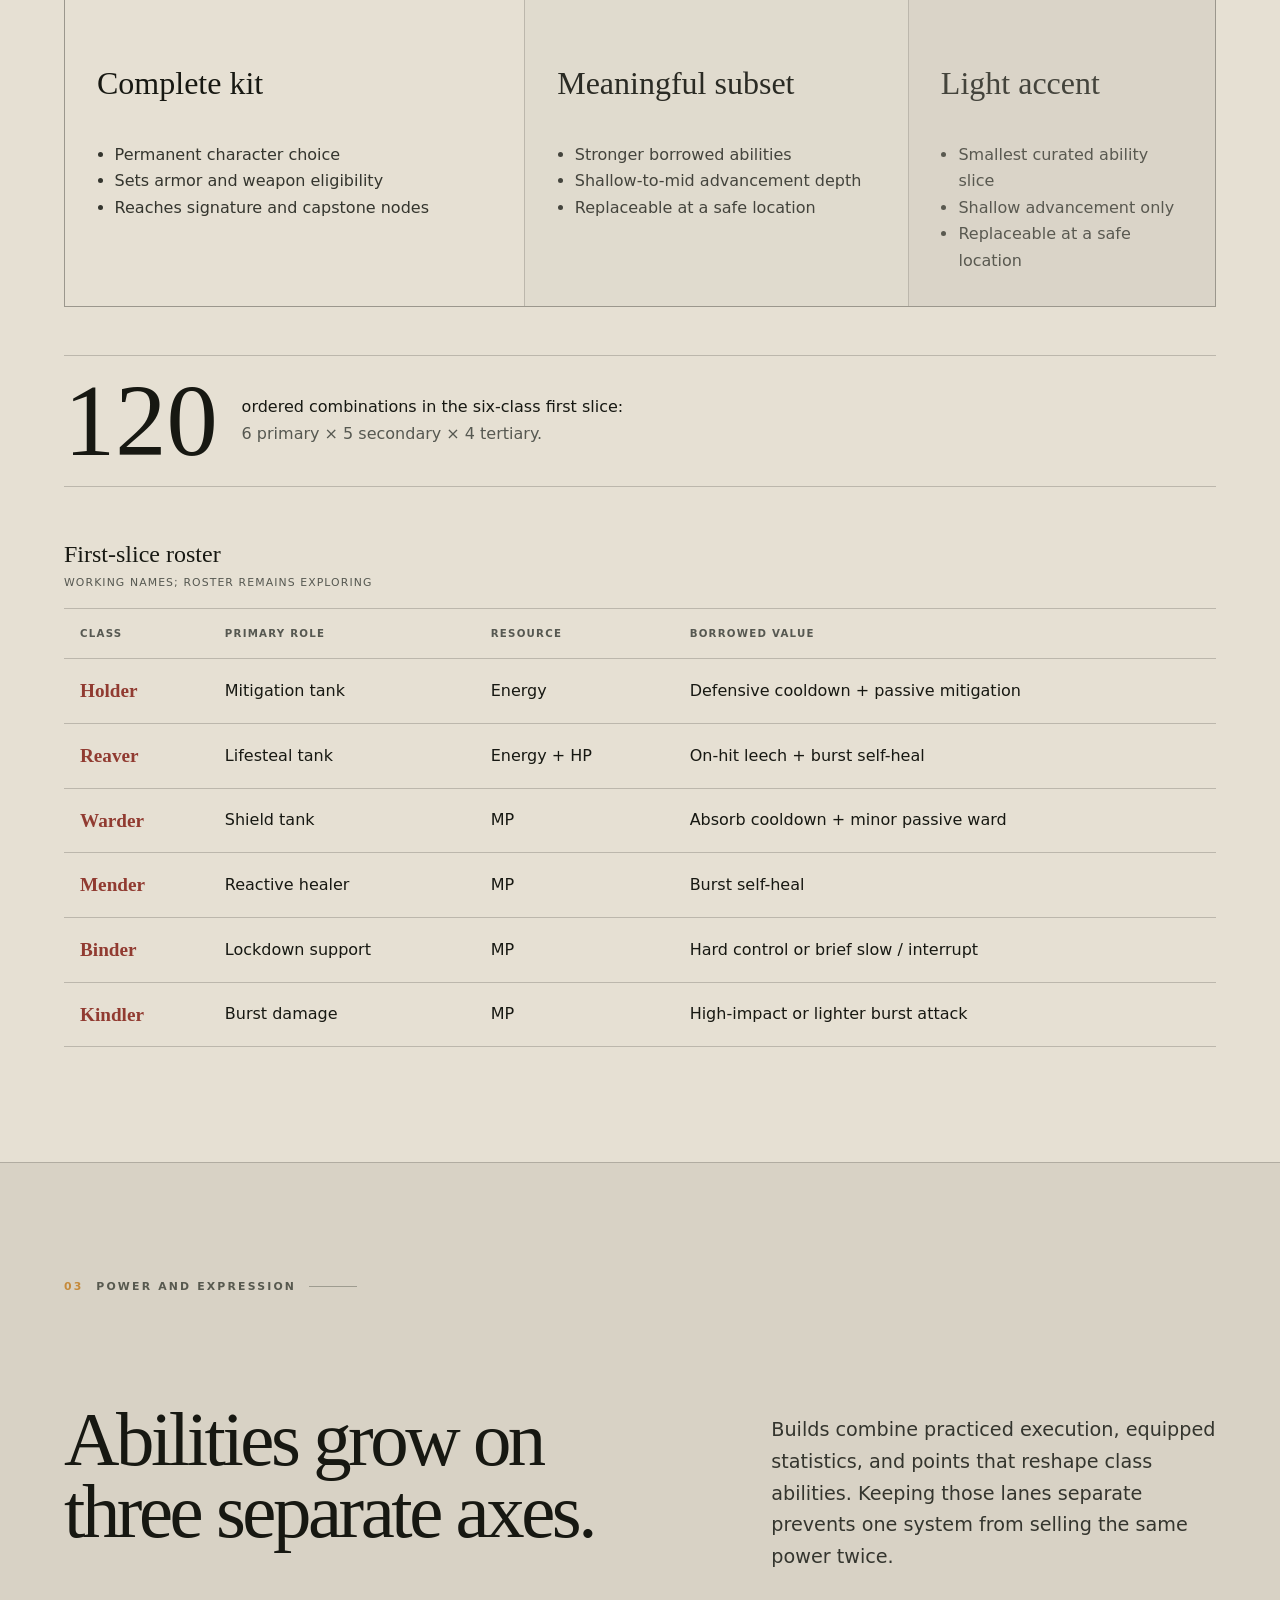
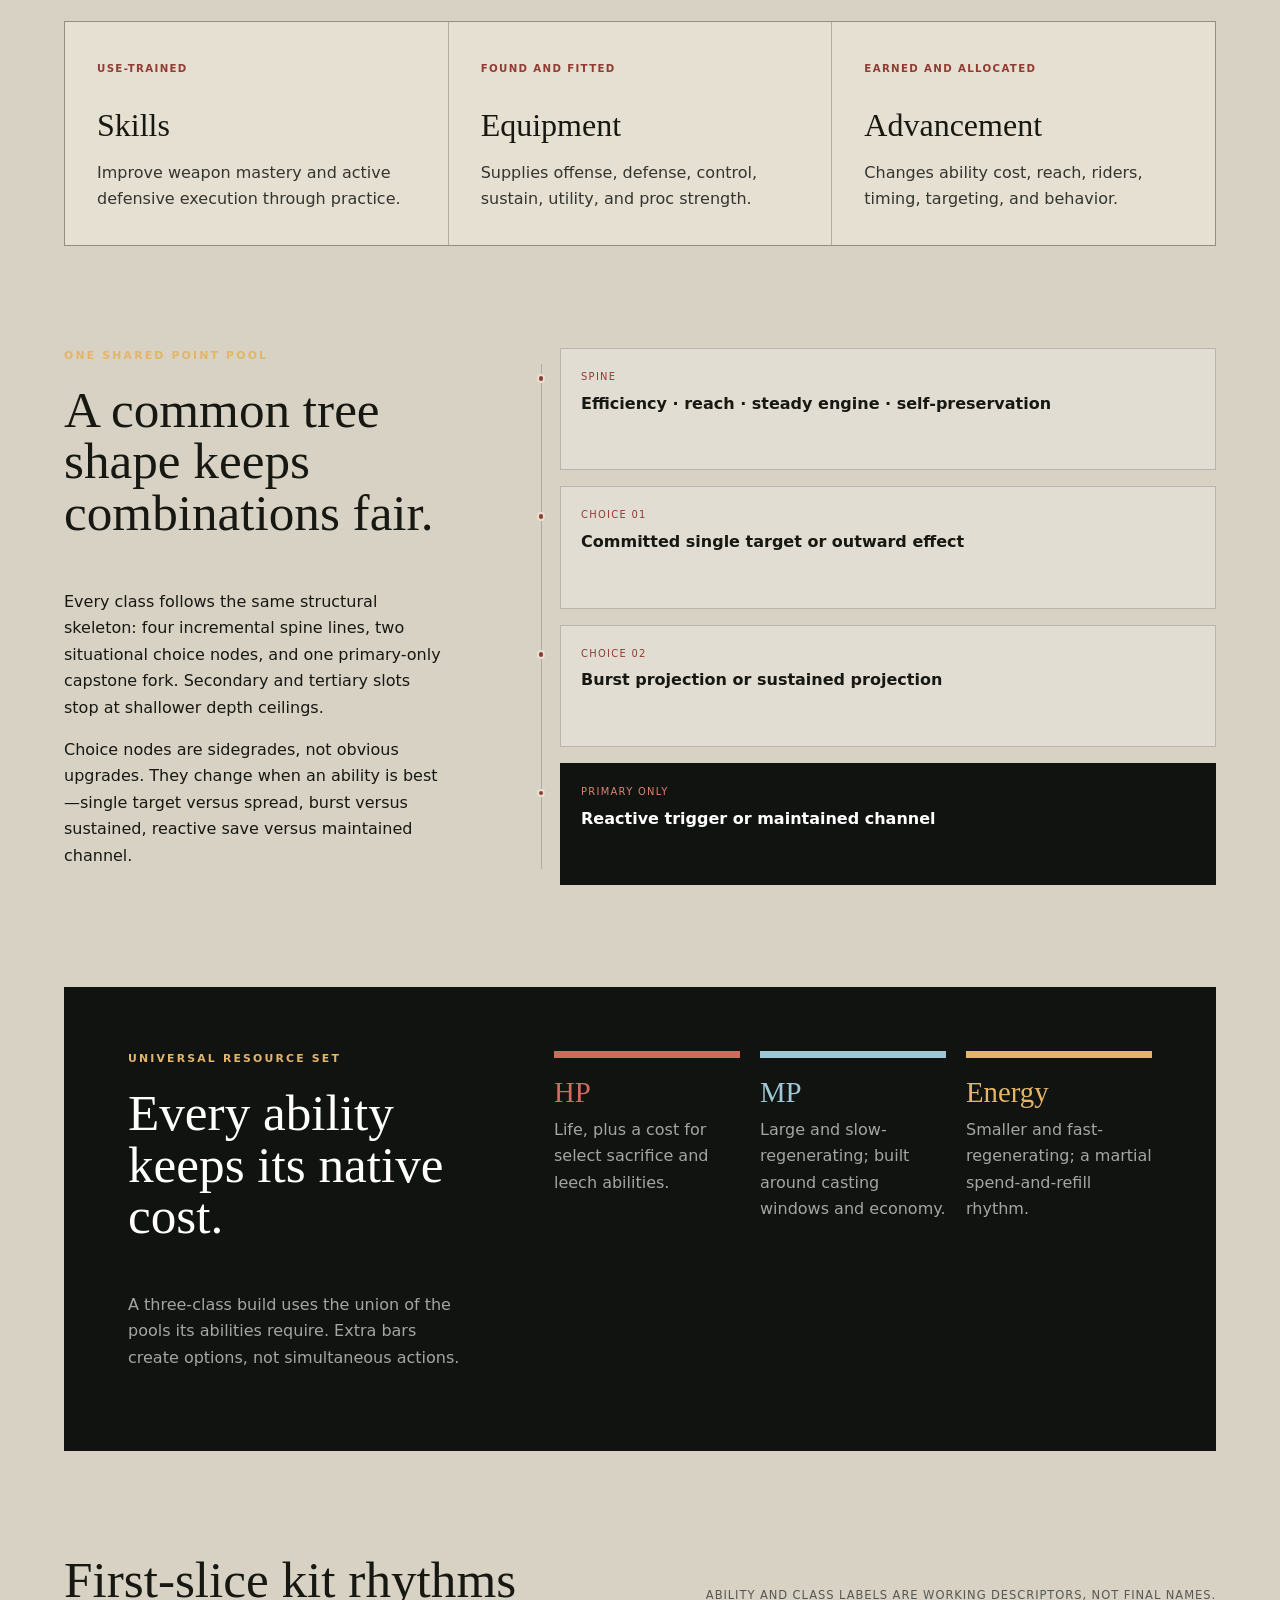
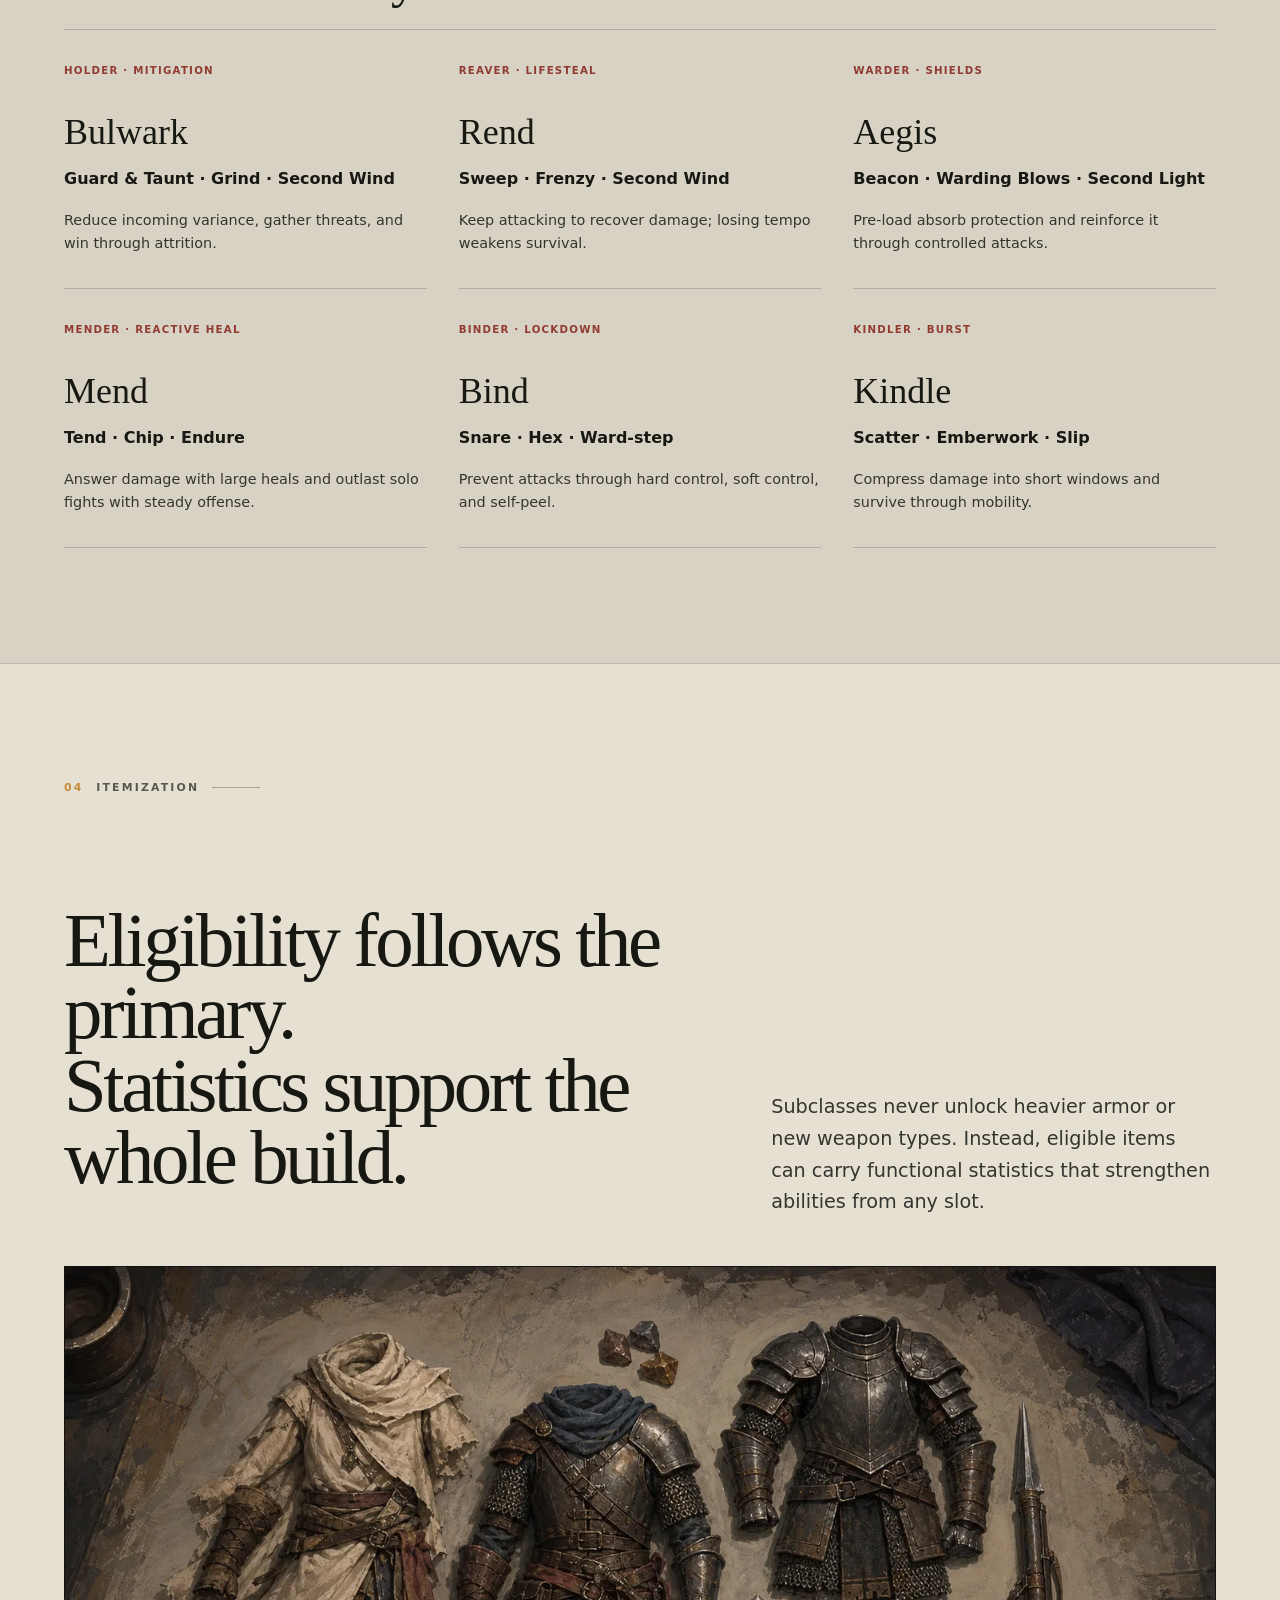
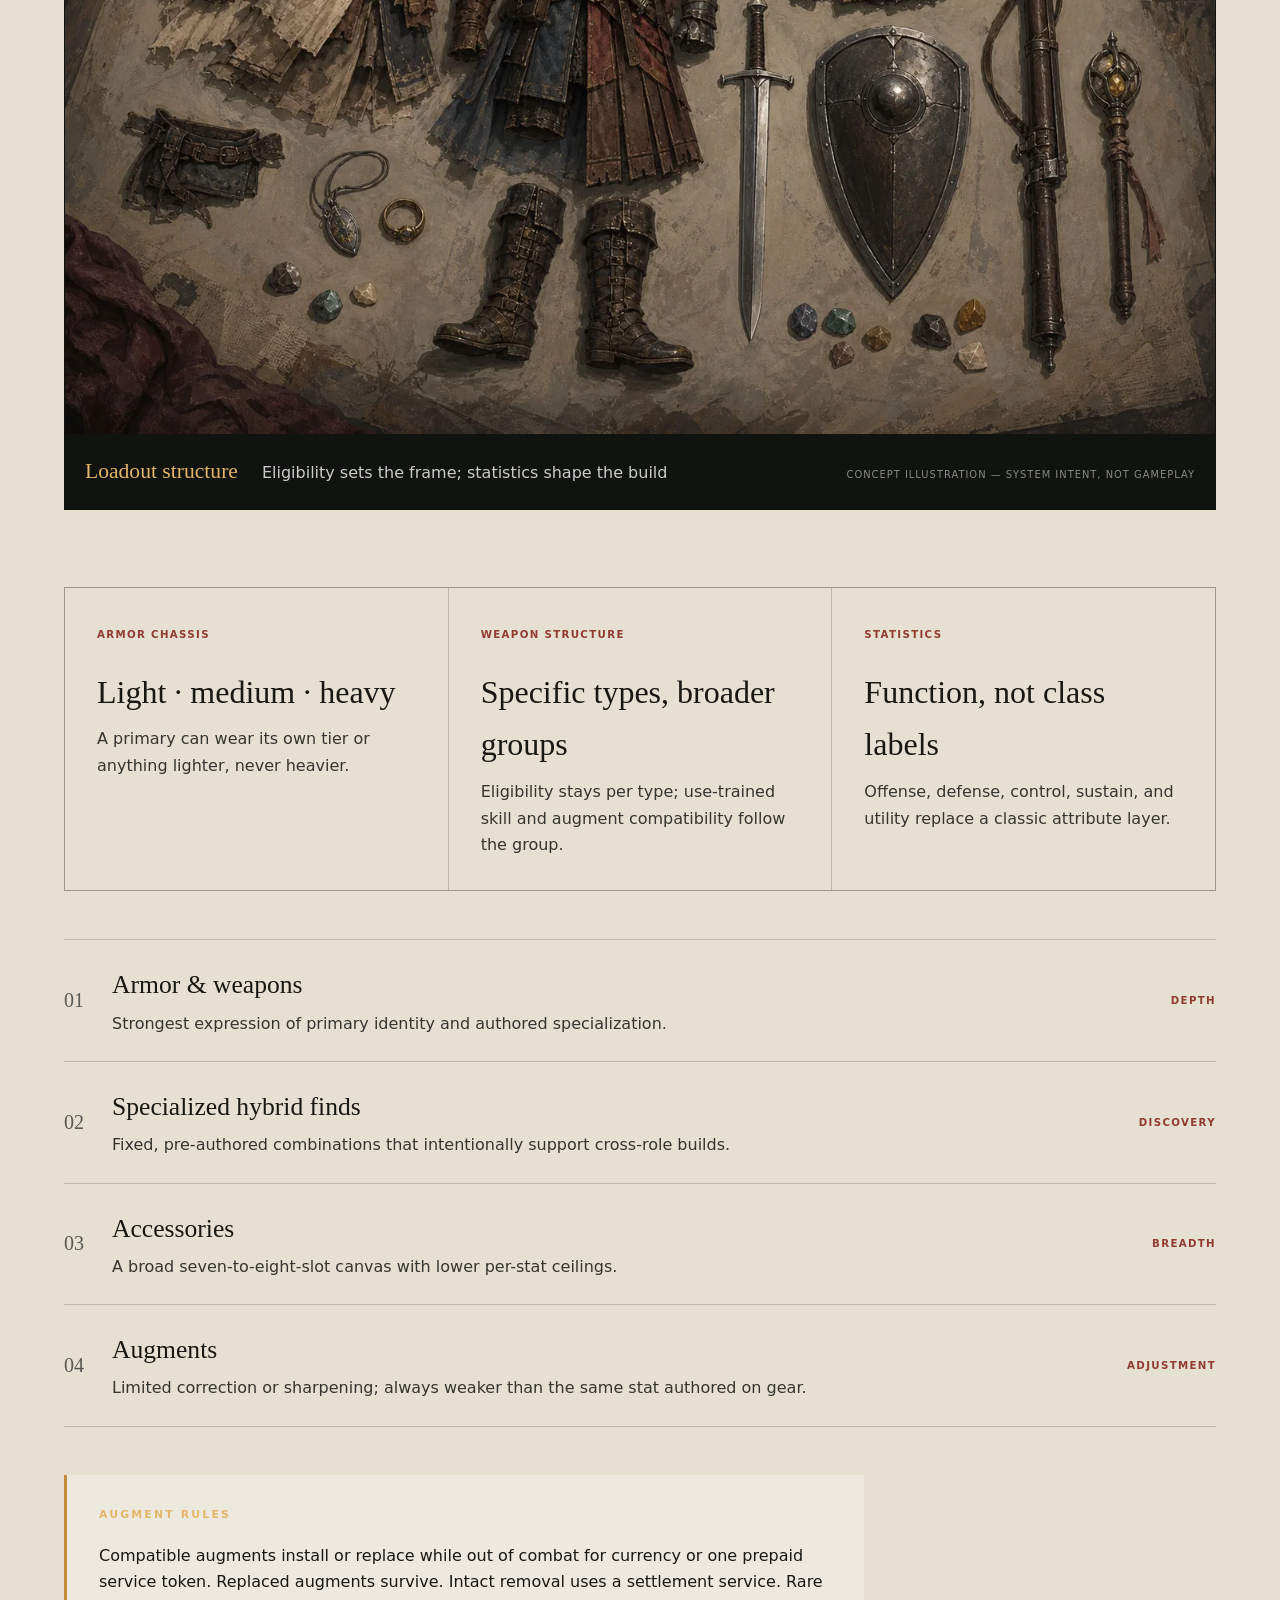
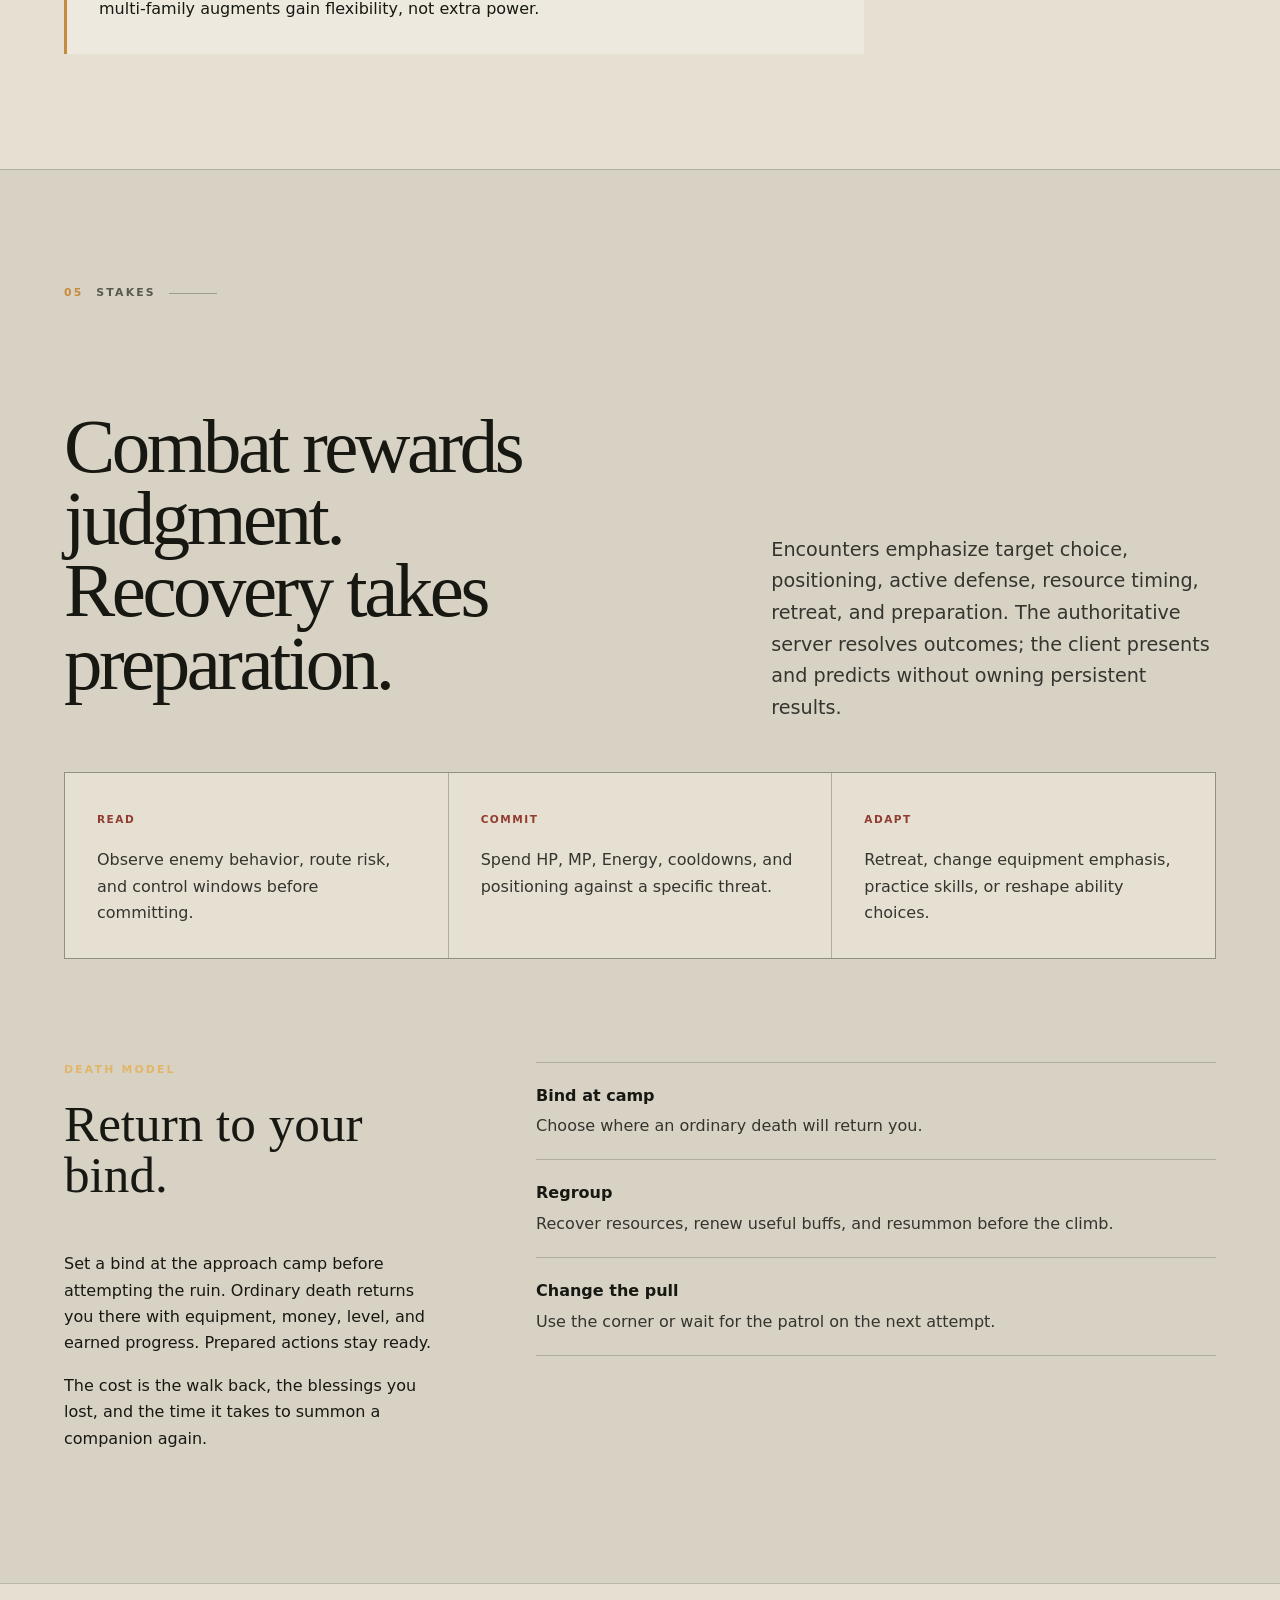
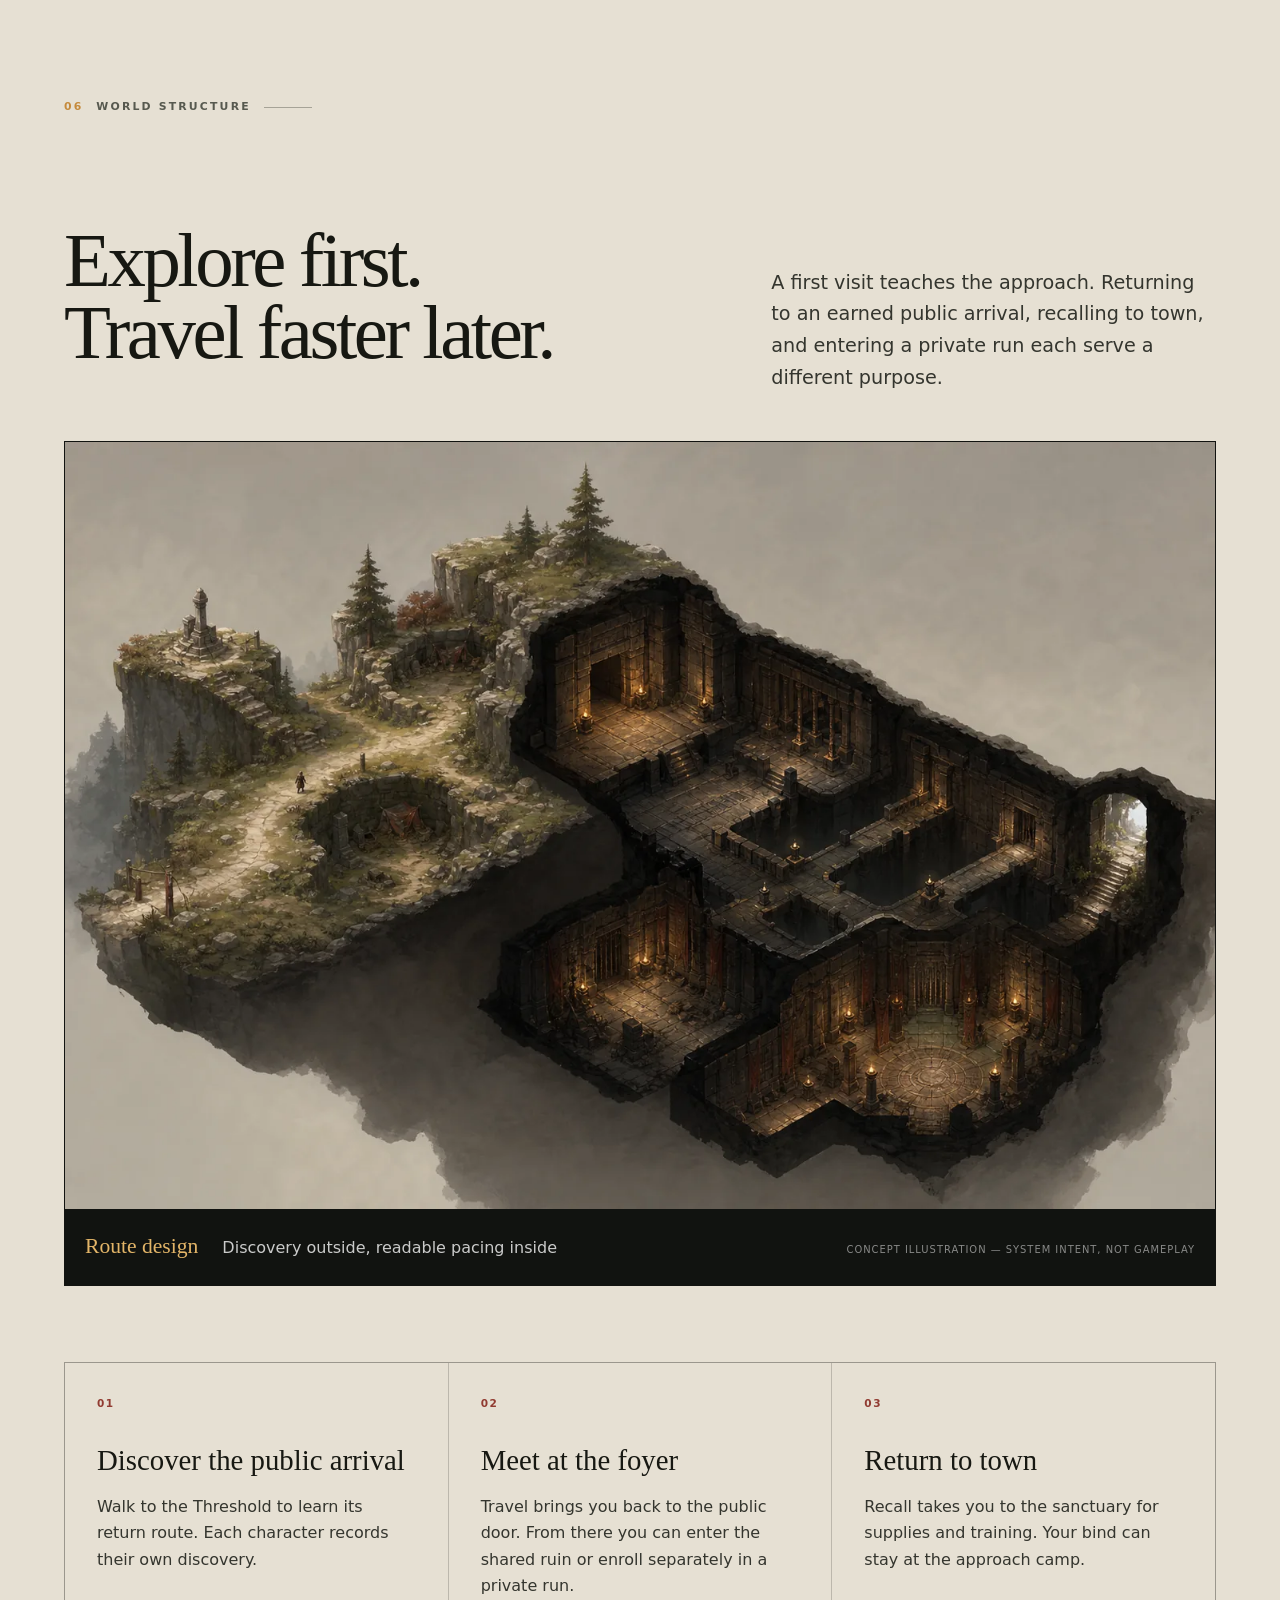
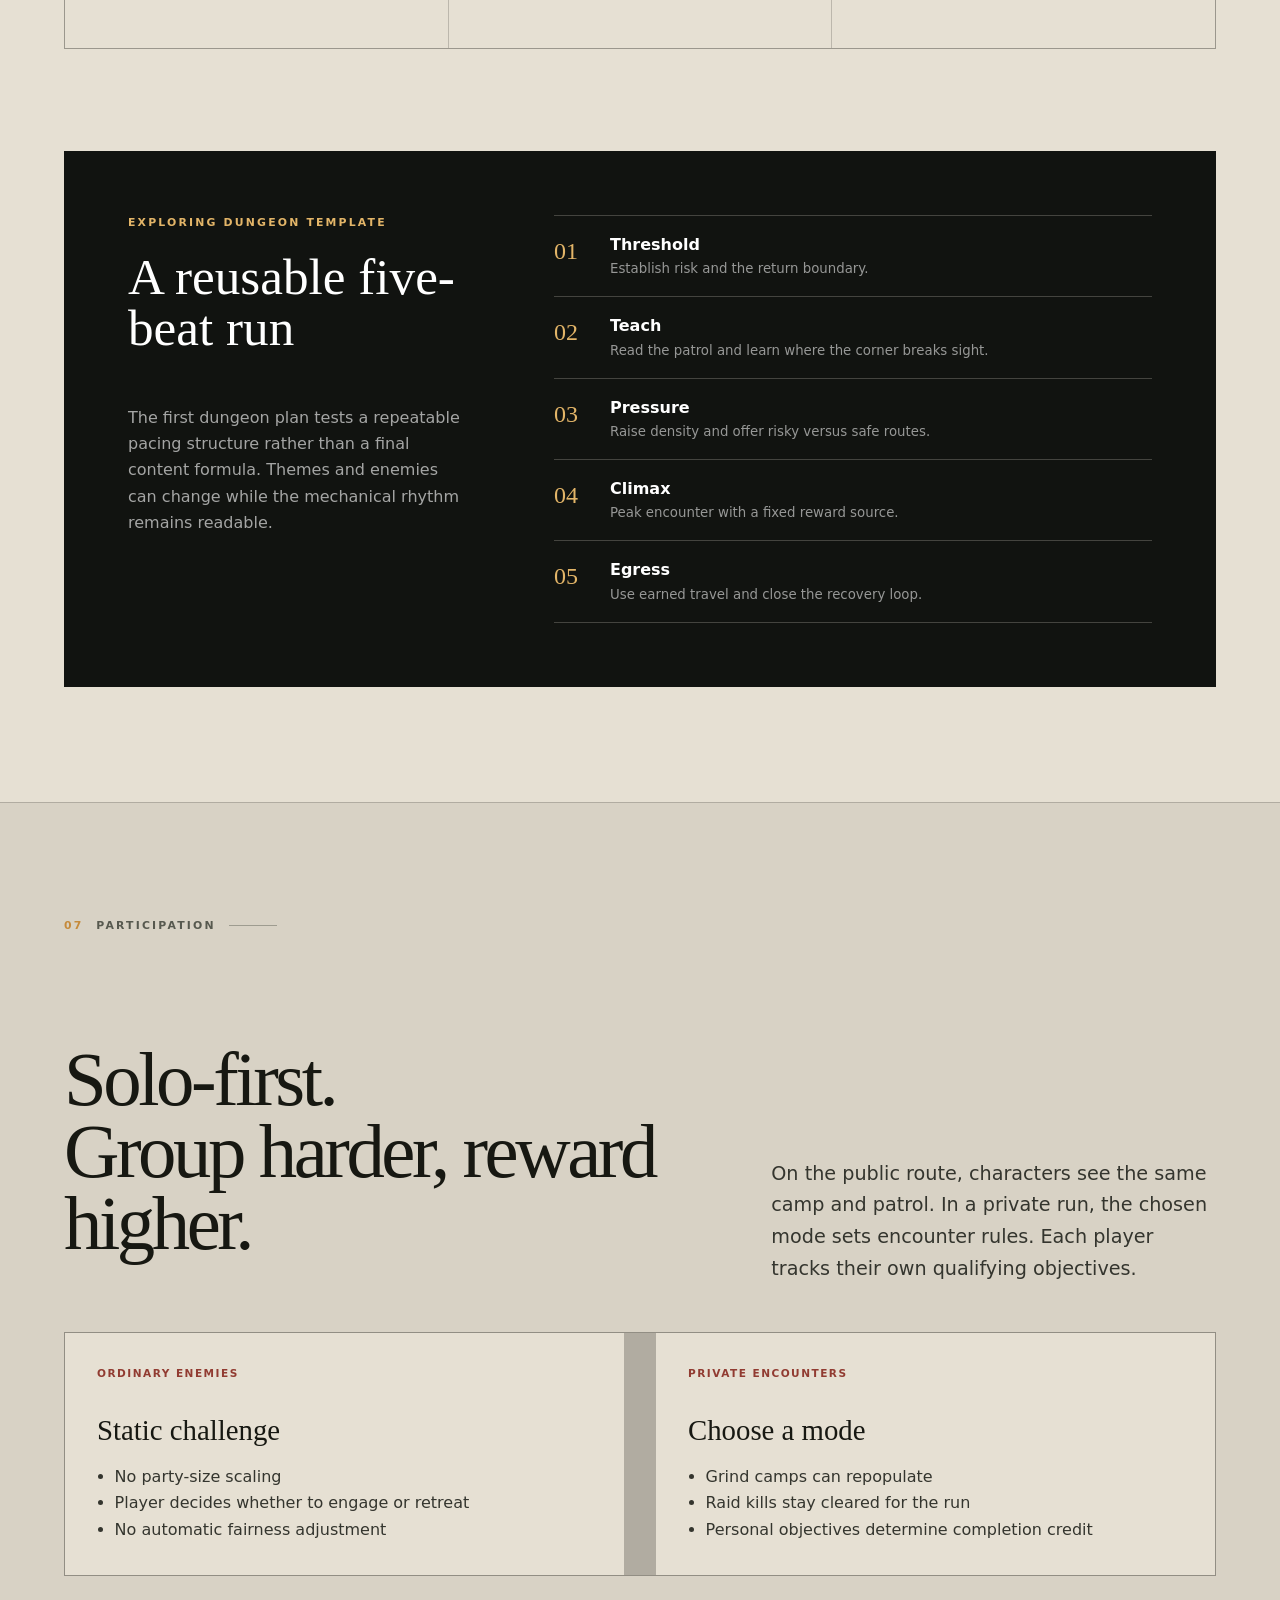
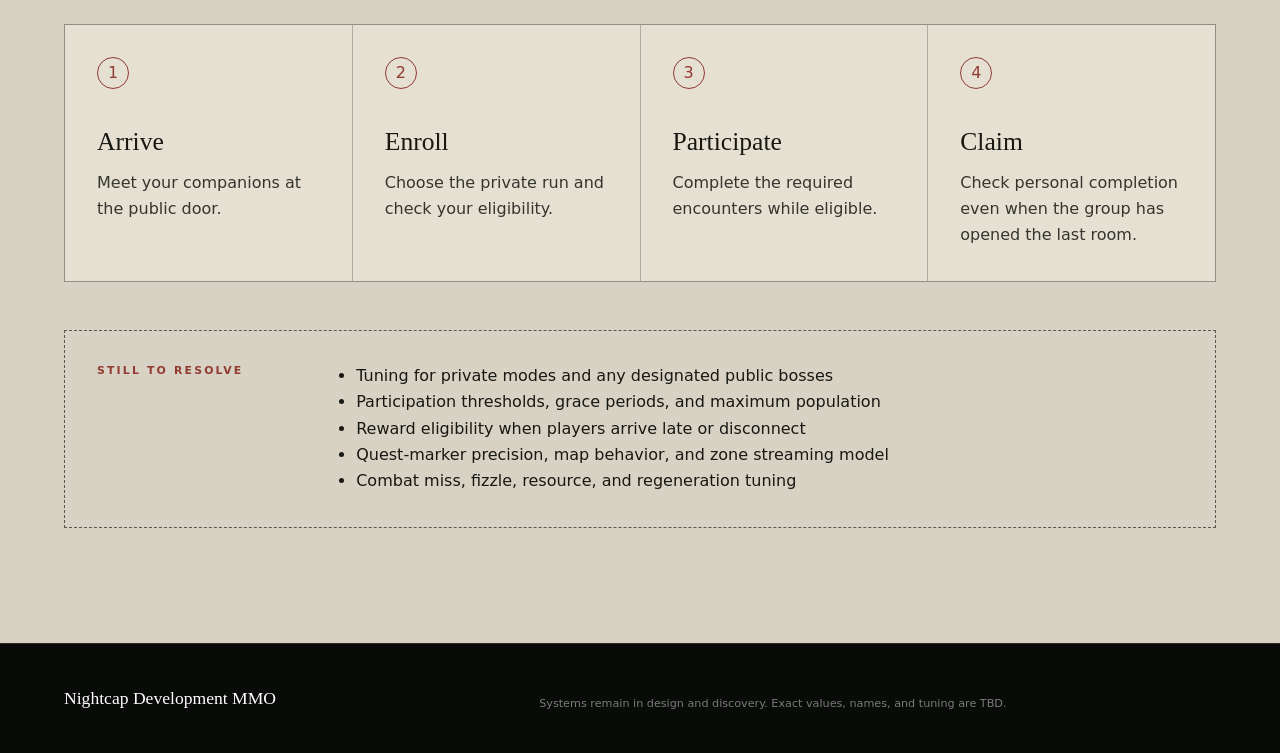
==== commit 8d2ec597: "Publish Dark Elf race studies and connect each costume to its Atlas region" ====
--- a/game-design.html
+++ b/game-design.html
@@ -29,6 +29,7 @@
         <a href="index.html">World concept</a>
         <a href="game-design.html" aria-current="page">Game design</a>
         <a href="world-atlas.html">World Atlas</a>
+        <a href="race.html">Race</a>
       </nav>
 
       <span class="status-chip">Provisional systems</span>
